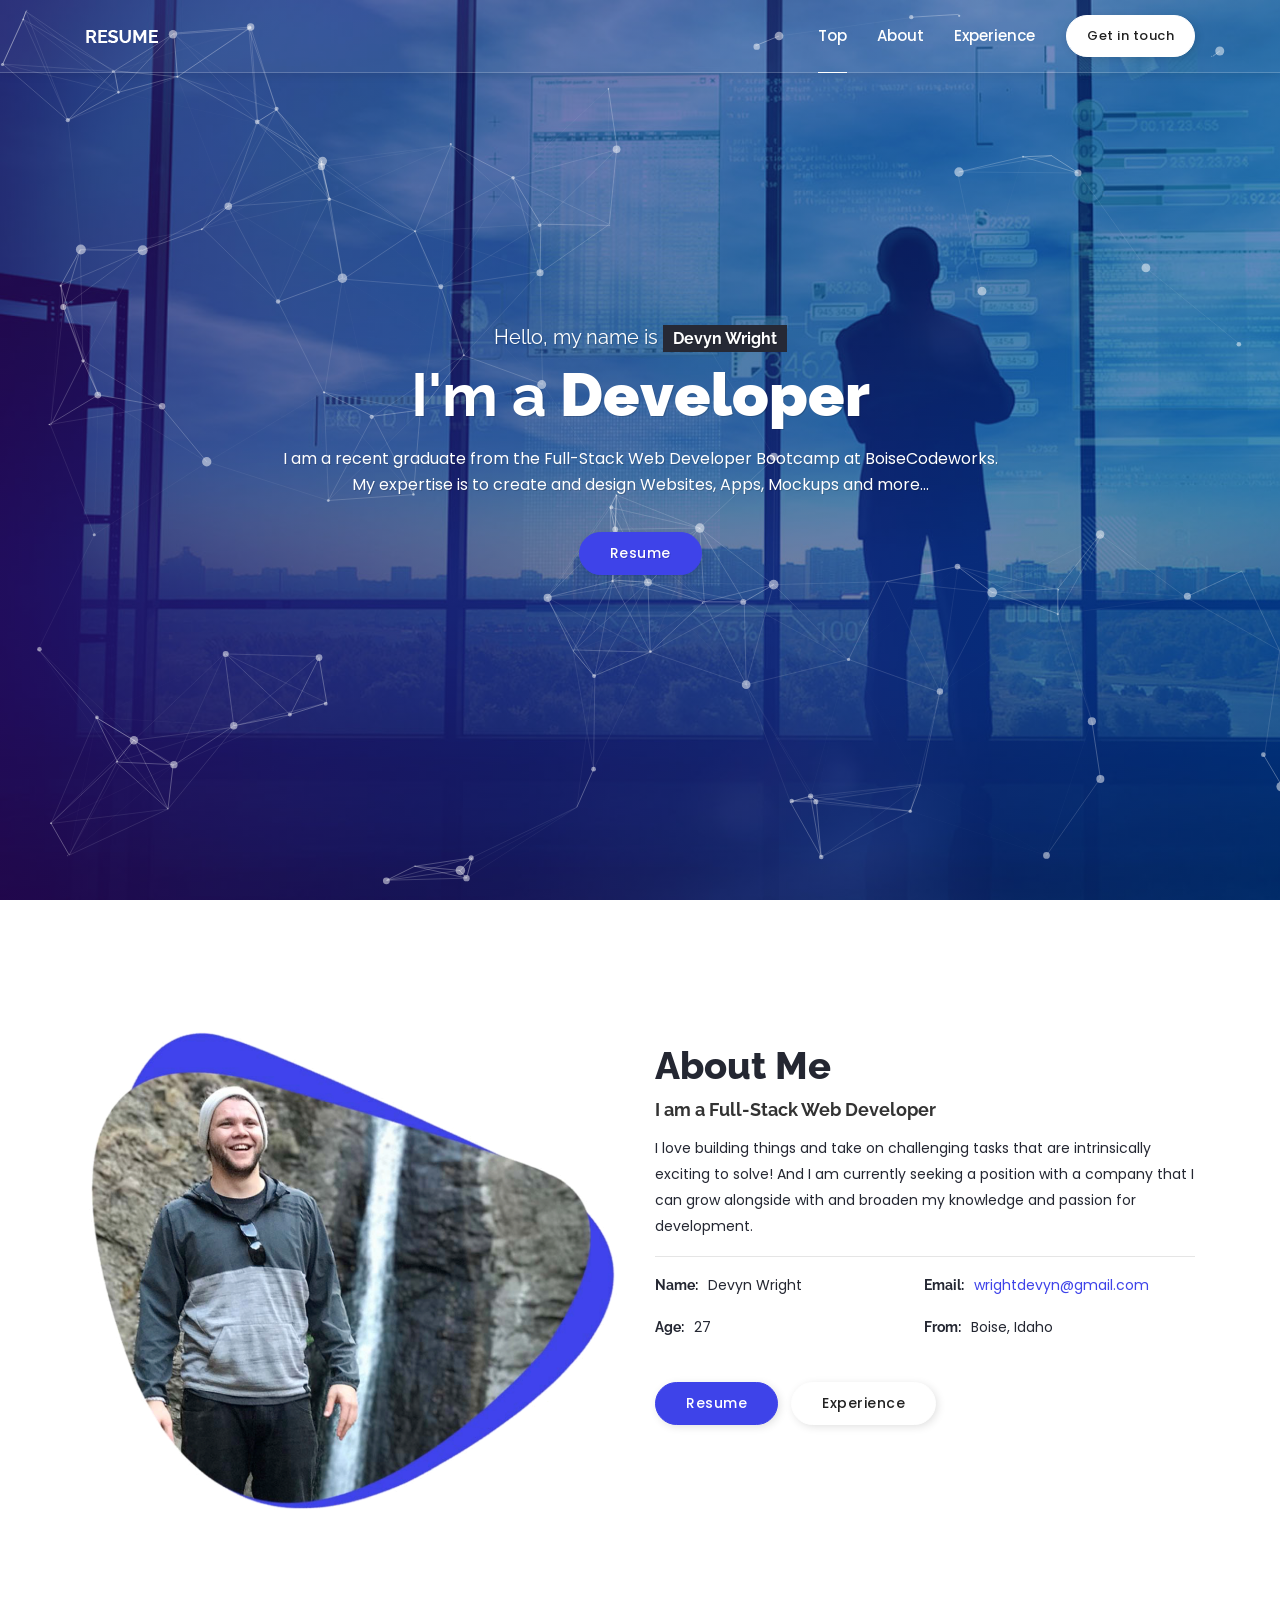
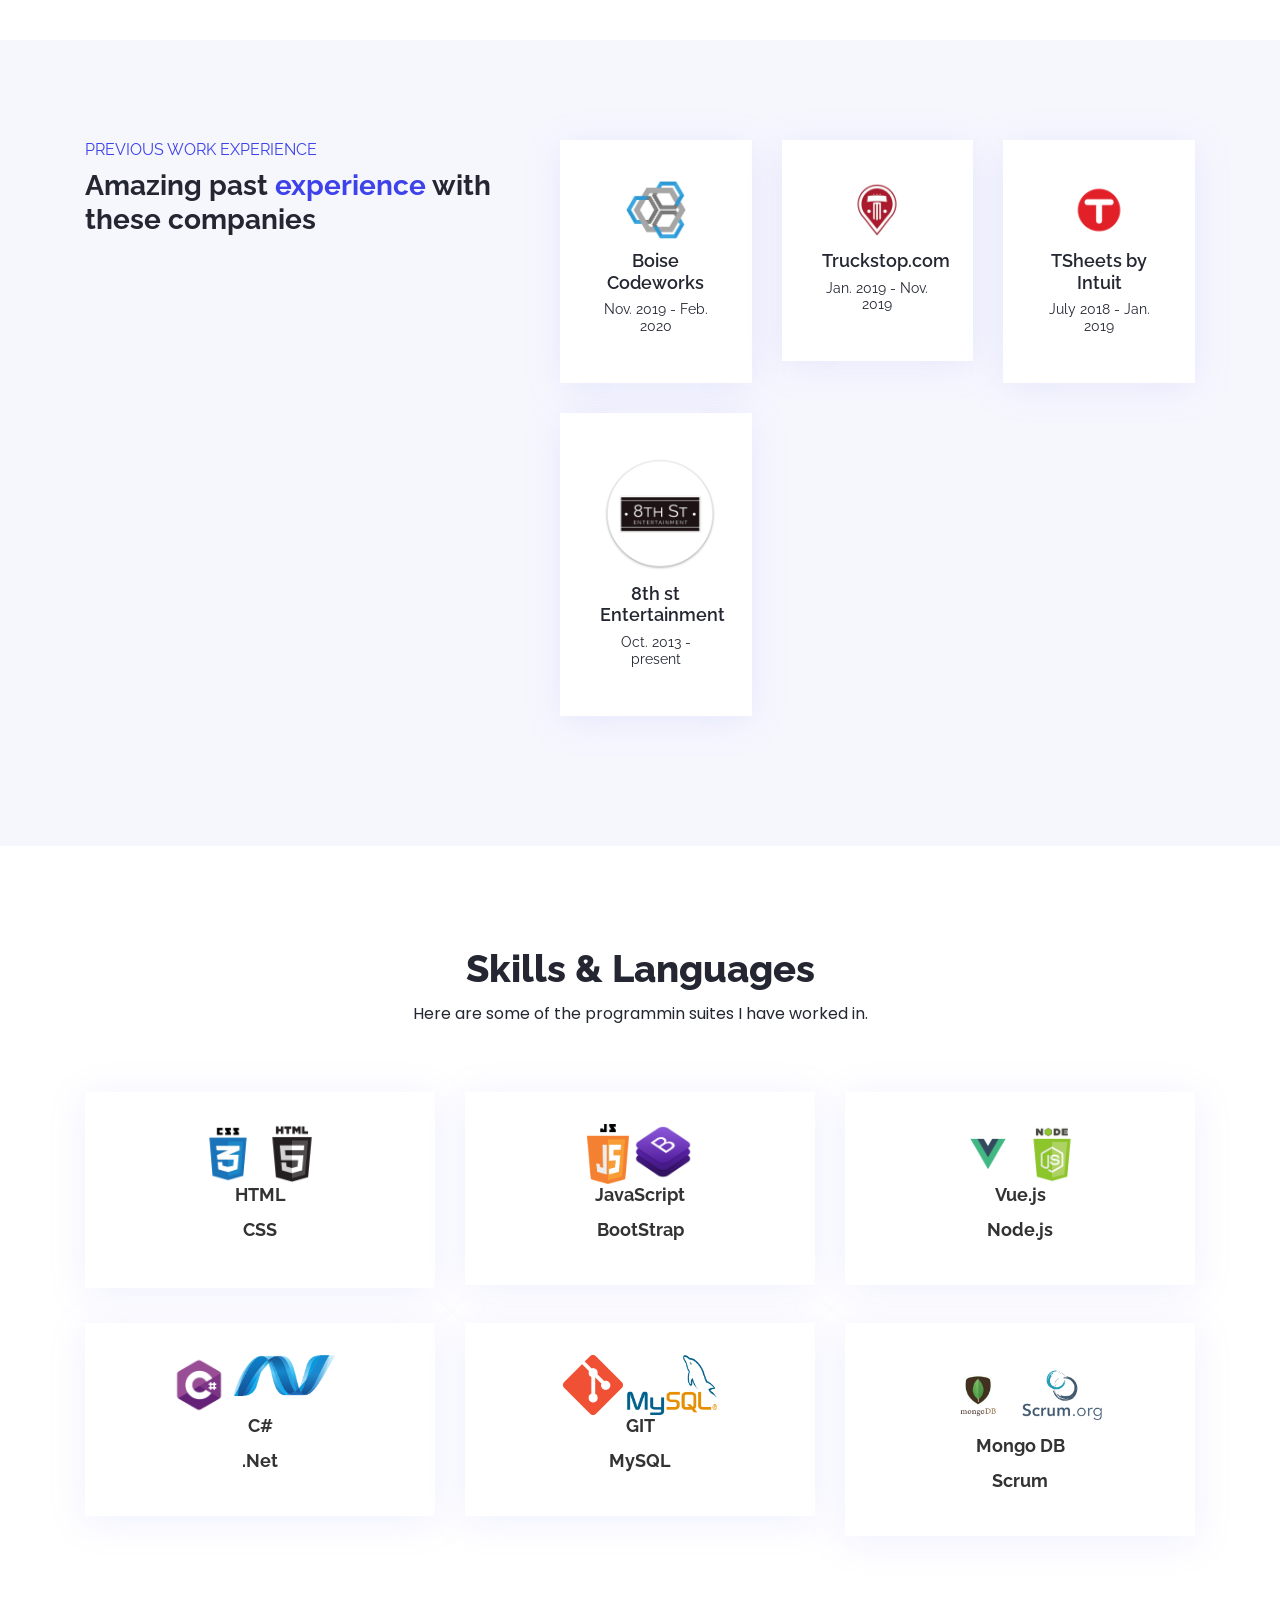
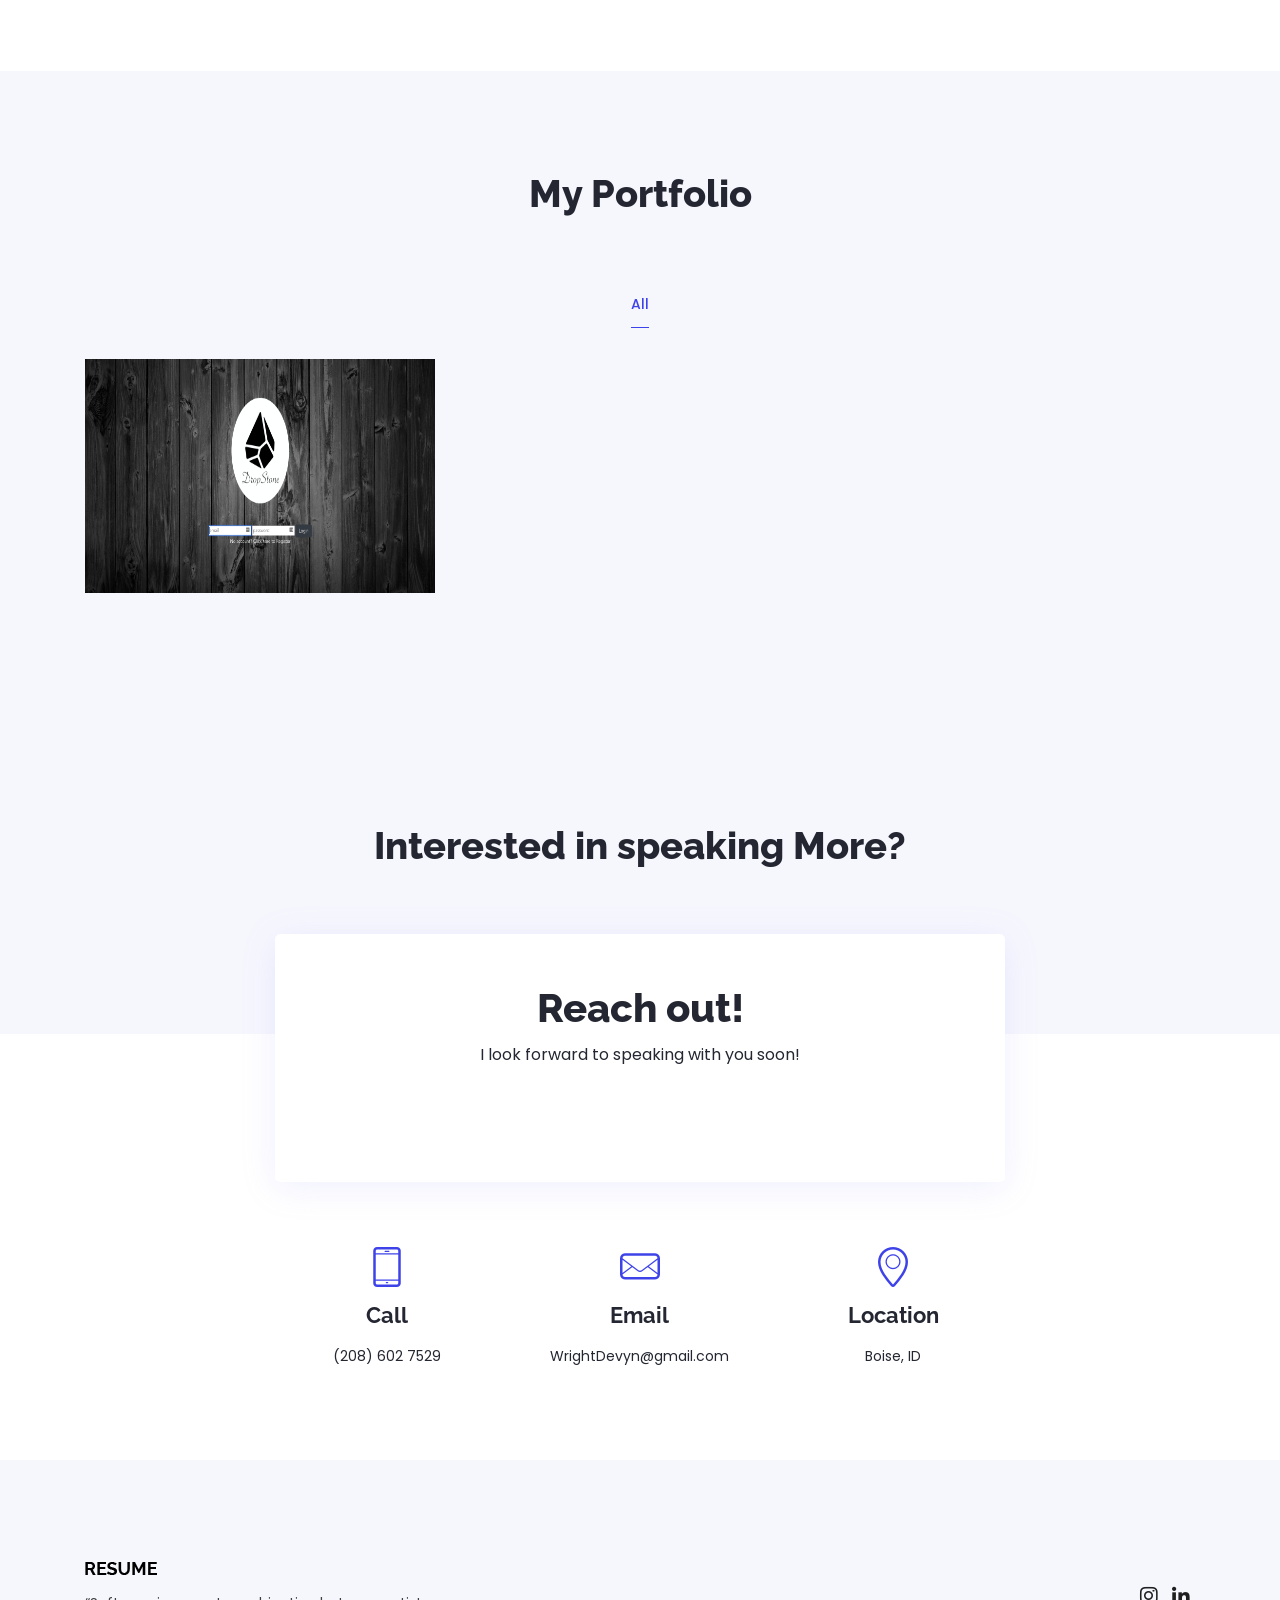
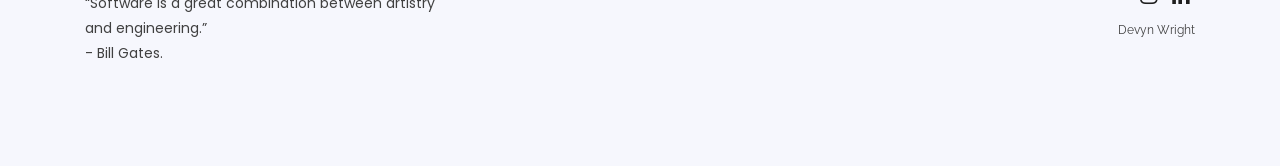
==== index.html @ 162bbc7a "Portfolio" ====
<!doctype html>
<html lang="en">
<head>
    <!-- Required meta tags -->
    <meta charset="utf-8">
    <title>Devyn Wright</title>
    <meta name="description" content="">
    <meta name="viewport" content="width=device-width, initial-scale=1, shrink-to-fit=no">
    <!--favicon-->
    <link rel="shortcut icon" href="images/wlogo.png" type="image/x-icon">
    <link rel="icon" href="images/wlogo.png" type="image/x-icon">
    <!--Bootstrap-->
    <link rel="stylesheet" href="css/bootstrap.css">
    <!--Awesome fonts-->
    <link rel="stylesheet" href="css/fontawesome.css">
    <!--fontastic fonts-->
    <link rel="stylesheet" href="css/fontastic.css">
    <!--lity-->
    <link rel="stylesheet" href="css/lity.css">
    <!--animate-->
    <link rel="stylesheet" href="css/animate.css">
    <!--carousel-->
    <link rel="stylesheet" href="css/owl.carousel.css">
    <!--sweetalert-->
    <link rel="stylesheet" href="css/sweetalert.css">
    <!--whatsapp button-->
    <link rel="stylesheet" href="css/whatsapp.css">
    <!--center align-->
    <link rel="stylesheet" href="css/center-align.css">
    <!--particles-->
    <link rel="stylesheet" type="text/css" href="css/particles.css"/>
    <!--custom-->
    <link rel="stylesheet" href="css/style.css">
    <!-- Google font -->
    <link href="https://fonts.googleapis.com/css?family=Poppins:300,400,500,600%7CRaleway:300,400,500,600,700,800" rel="stylesheet">
</head>
<body>
<!-- preloader -->
<div id="loader-wrapper">
    <div class="world">
        <img src="images/loader.svg" alt="" />
    </div>
</div>
<!-- preloader ends!-->
<!--Header-->
<header class="header-area">
    <div class="container">
        <!-- Nav -->
        <nav class="navbar navbar-expand-lg">
            <!-- Logo -->
            <div id="logo_home">
                <a href="index.html"></a>
            </div>
            <!-- Logo ends! -->
            <!--menu toggler -->
            <button class="navbar-toggler" type="button" data-toggle="collapse" data-target="#menu"
                    aria-controls="menu" aria-expanded="false" aria-label="Toggle navigation">
               <span class="navbar-toggler-icon">
               <span class="icon-thumbnails"></span>
               </span>
            </button>
            <!--menu toggler ends! -->
            <!--menu -->
            <div class="collapse navbar-collapse" id="menu">
                <ul id="menu_scroll" class="navbar-nav menu">
                    <li><a href="#home" class="scroll active">Top</a></li>
                    <li><a href="#about" class="scroll">About</a></li>
                    <li><a href="#experience" class="scroll">Experience</a></li>
                    <!-- <li><a href="#portfolio" class="scroll">Portfolio</a></li> -->
                </ul>
            </div>
            <!--menu ends!-->
            <!--Quote button-->
            <a class="btn scroll" href="#quote">Get in touch</a>
        </nav>
        <!-- Nav ends!-->
    </div>
</header>
<!-- Header ends! -->
<!-- Start home -->
<div id="home" class="home-area parallax_img">
    <div id="particles-js"></div>
    <div class="container h-100">
        <div class="row h-100 align-items-center">
            <!--Title text-->
            <div class="col-12 col-md-10 col-lg-8 home-content text-center">
                <!-- Super heading -->
                <h5 class="greet">Hello, my name is <strong>Devyn Wright</strong></h5>
                <!-- Super heading ends!-->
                <!-- heading text -->
                <h1 class="skills cd-headline letters scale">
                    <span>I'm a</span>
                     <span class="cd-words-wrapper">
                     <b class="is-visible">Developer</b>
                     <!-- <b>Enthusiast</b> -->
                     </span>
                </h1>
                <!-- heading text ends!-->
                <!-- description -->
                <p class="description">I am a recent graduate from the Full-Stack Web Developer Bootcamp at BoiseCodeworks. My expertise is to create and design
                    Websites, Apps, Mockups and more...
                </p>
                <!-- description ends!-->
                <!-- button-->
                <div class="button-area">
                    <!-- <a class="btn scroll" href="#portfolio">Portfolio</a> -->
                    <a class="btn scroll button-scheme" href="#0">Resume</a>
                </div>
                <!-- button ends! -->
            </div>
            <!--Title text ends!-->
        </div>
    </div>
</div>
<!-- home ends! -->
<!-- Start about -->
<div id="about" class="single-section about-area">
    <div class="container">
        <div class="row">
            <!-- About image -->
            <div class="col-sm-12 col-lg-6">
                <div class="about-img">
                    <img src="images/aboutme.png" alt=""/>
                </div>
            </div>
            <!-- About image ends! -->
            <!-- about content -->
            <div class="col-sm-12 col-lg-6">
                <div class="about-content">
                    <!--Heading section-->
                    <div class="section-heading">
                        <h2 class="section-title">About Me</h2>
                        <h6 class="about-role">I am a Full-Stack Web Developer</h6>
                    </div>
                    <!--Heading section ends!-->
                    <!--Description-->
                    <p></p>
                    <p>I love building things and take on challenging tasks that are intrinsically exciting to solve! And I am currently seeking a position with a company that I can grow alongside with and broaden my knowledge and passion for development.                    </p>
                    <!--Description ends!-->
                    <hr>
                    <!--about details-->
                    <ul class="list-inline about-info">
                        <li>
                            <span>Name:</span>
                            <p>Devyn Wright</p>
                        </li>
                        <li>
                            <span>Email:</span>
                            <p><a href="mailto:wrightdevyn@gmail.com">wrightdevyn@gmail.com</a></p>
                        </li>
                        <li>
                            <span>Age:</span>
                            <p>27</p>
                        </li>
                        <li>
                            <span>From:</span>
                            <p>Boise, Idaho</p>
                        </li>
                    </ul>
                    <!--about details ends!-->
                    <!--buttons-->
                    <a href="#0" class="btn button-scheme">Resume</a>
                    <a href="#experience" class="btn scroll">Experience</a>
                    <!--buttons ends!-->
                </div>
            </div>
        </div>
        <!-- about content ends! -->
    </div>
</div>
<!-- Start about ends! -->
<!-- Start experience -->
<div id="experience" class="single-section silver-bg experience-area">
    <div class="container">
        <div class="row">
            <div class="col-lg-5 col-sm-12">
                <!--experience content-->
                <div class="exp-content">
                    <h5 class="subtitle">Previous Work Experience</h5>
                    <h3>Amazing past <span>experience</span> with these companies</h3>
                    <!-- <a href="#portfolio" class="btn scroll button-scheme">Portfolio</a> -->
                </div>
                <!--experience content ends!-->
            </div>
            <div class="col-lg-7 col-sm-12">
                <div class="row">
                    <div class="col-lg-4 col-sm-6">
                        <!--company name area -->
                        <div class="exp-block">
                            <img class="img-icon" src="images/cw-logo.png" style="height: 60px;" alt=""/>
                            <h4>Boise Codeworks</h4>
                            <h6>Nov. 2019 - Feb. 2020</h6>
                        </div>
                    </div>
                    <!--company name area ends!-->
                    <!--company name area -->
                    <div class="col-lg-4 col-sm-6">
                        <div class="exp-block">
                            <img class="img-icon" src="images/truckstop.png" style="height: 60px;" alt=""/>
                            <h4>Truckstop.com</h4>
                            <h6>Jan. 2019 - Nov. 2019</h6>
                        </div>
                    </div>
                    <!--company name area ends!-->
                    <!--company name area -->
                    <div class="col-lg-4 col-sm-6">
                        <div class="exp-block">
                            <img class="img-icon" src="images/tsheets.png" style="height: 60px;" alt=""/>
                            <h4>TSheets by Intuit</h4>
                            <h6>July 2018 - Jan. 2019</h6>
                        </div>
                    </div>
                    <!--company name area ends!-->
                    <!--company name area -->
                    <div class="col-lg-4 col-sm-6">
                        <div class="exp-block">
                            <img class="img-icon" src="images/8thstreet.png" style="height: 120px; width: 140 px;" alt=""/>
                            <h4>8th st Entertainment</h4>
                            <h6>Oct. 2013 - present</h6>
                        </div>
                    </div>
                    <!--company name area ends!-->
                </div>
            </div>
        </div>
    </div>
</div>
<!-- experience ends! -->
<!--services-->
<div id="services" class="single-section services-area parallax_img">
    <div class="container">
        <div class="row">
            <div class="col-12">
                <!--Heading section-->
                <div class="section-heading">
                    <h2 class="section-title">Skills & Languages</h2>
                    <p class="section-description">Here are some of the programmin suites I have worked in.
                    </p>
                </div>
                <!--Heading section ends!-->
            </div>
        </div>
        <div class="row">
            <!--services item-->
            <div class="col-lg-4 col-sm-6">
                <div class="single-service">
                    <!--icon-->
                    <img class="img-icon" src="images/css.png" style="height: 60px;" alt=""/>
                    <img class="img-icon" src="images/HTML5_1Color_Black.png" style="height: 60px;" alt=""/>
                    <!--icon ends!-->
                    <div class="service-body">
                        <h6 class="service-title">HTML</h6>
                        <h6 class="service-title">CSS</h6>
                        </p>
                    </div>
                </div>
            </div>
            <!--services item ends!-->
            <!--services item-->
            <div class="col-lg-4 col-sm-6">
                <div class="single-service">
                    <!--icon-->
                    <img class="img-icon" src="images/jslogo.png" style="height: 60px;" alt=""/>
                    <img class="img-icon" src="images/bootstrap.png" style="height: 60px;" alt=""/>
                    <!--icon ends!-->
                    <div class="service-body">
                        <h6 class="service-title">JavaScript</h6>
                        <h6 class="service-title">BootStrap</h6>
                    </div>
                </div>
            </div>
            <!--services item ends!-->
            <!--services item-->
            <div class="col-lg-4 col-sm-6">
                <div class="single-service">
                    <!--icon-->
                    <img class="img-icon" src="images/vuelogo.png" style="height: 60px;" alt=""/>
                    <img class="img-icon" src="images/nodejs.png" style="height: 60px;" alt=""/>
                    <!--icon ends!-->
                    <div class="service-body">
                        <h6 class="service-title"> Vue.js </h6>
                        <h6 class="service-title"> Node.js </h6>
                    </div>
                </div>
            </div>
            <!--services item ends!-->
            <!--services item-->
            <div class="col-lg-4 col-sm-6">
                <div class="single-service">
                    <!--icon-->
                    <img class="img-icon" src="images/csharp.png" style="height: 60px;" alt=""/>
                    <img class="img-icon" src="images/net.png" style="height: 60px;" alt=""/>
                    <!--icon ends!-->
                    <div class="service-body">
                        <h6 class="service-title"> C# </h6>
                        <h6 class="service-title"> .Net </h6>
                    </div>
                </div>
            </div>
            <!--services item ends!-->
            <!--services item-->
            <div class="col-lg-4 col-sm-6">
                <div class="single-service">
                    <!--icon-->
                    <img class="img-icon" src="images/git.png" style="height: 60px;" alt=""/>
                    <img class="img-icon" src="images/mysql.png" style="height: 60px;" alt=""/>
                    <!--icon ends!-->
                    <div class="service-body">
                        <h6 class="service-title">GIT</h6>
                        <h6 class="service-title">MySQL</h6>
                    </div>
                </div>
            </div>
            <!--services item ends!-->
            <!--services item-->
            <div class="col-lg-4 col-sm-6">
                <div class="single-service">
                    <!--icon-->
                    <img class="img-icon" src="images/mongodb.png" style="height: 80px;" alt=""/>
                    <img class="img-icon" src="images/scrum.png" style="height: 80px;" alt=""/>                    <!--icon ends!-->
                    <div class="service-body">
                        <h6 class="service-title">Mongo DB</h6>
                        <h6 class="service-title">Scrum</h6>
                    </div>
                </div>
            </div>
            <!--services item ends!-->
        </div>
    </div>
</div>
<!--services ends!-->

<!-- portfolio -->
<div id="portfolio" class="single-section silver-bg portfolio-area">
    <div class="container">
        <div class="row">
            <div class="col-md-12 col-lg-12">
                <div class="section-heading">
                    <h2 class="section-title">My Portfolio</h2>
                    <p class="section-description">
                    </p>
                </div>
            </div>
            <!-- portfolio list -->
            <div class="col-md-12 col-lg-12">
                <div class="works-filter-wrap">
                    <div class="row">
                        <ul class="col-lg-12 col-md-12 list-inline works-filter">
                            <li class="list-inline-item tab-active" data-filter="*">All</li>
                            <!-- <li class="list-inline-item" data-filter=".brand">Brand</li> -->
                            <!-- <li class="list-inline-item" data-filter=".design">Design</li> -->
                            <!-- <li class="list-inline-item" data-filter=".photos">Photos</li> -->
                        </ul>
                    </div>
                </div> 
                <div class="works-container row">
                    <!-- <div class="col-lg-4 col-sm-6 works-item brand">
                        <div class="item-overlay">
                            <div class="category">Brand</div>
                            <img src="images/portfolio-01.jpg" alt=""/>
                            <div class="overlay-content">
                                <h6 class="overlay-title">Business Card</h6>
                                <div class="overlay-icons">
                                    <a href="images/portfolio-01.jpg" data-lity>
                                        <span class="icon-eye"></span>
                                    </a>
                                    <a href="#0">
                                        <span class="icon-link"></span>
                                    </a>
                                </div>
                            </div>
                        </div>
                    </div>
                    <div class="col-lg-4 col-sm-6 works-item design">
                        <div class="item-overlay">
                            <div class="category">Design</div>
                            <img src="images/portfolio-02.jpg" alt=""/>
                            <div class="overlay-content">
                                <h6 class="overlay-title">Anime Art</h6>
                                <div class="overlay-icons">
                                    <a href="images/portfolio-02.jpg" data-lity>
                                        <span class="icon-eye"></span>
                                    </a>
                                    <a href="#0">
                                        <span class="icon-link"></span>
                                    </a>
                                </div>
                            </div>
                        </div>
                    </div>
                    <div class="col-lg-4 col-sm-6 works-item photos">
                        <div class="item-overlay">
                            <div class="category">Photos</div>
                            <img src="images/portfolio-03.jpg" alt=""/>
                            <div class="overlay-content">
                                <h6 class="overlay-title">Business Card</h6>
                                <div class="overlay-icons">
                                    <a href="images/portfolio-03.jpg" data-lity>
                                        <span class="icon-eye"></span>
                                    </a>
                                    <a href="#0">
                                        <span class="icon-link"></span>
                                    </a>
                                </div>
                            </div>
                        </div>
                    </div>  -->
                    <!-- <div class="col-lg-4 col-sm-6 works-item photos">
                        <div class="item-overlay">
                            <div class="category">Photos</div>
                            <img src="images/portfolio-04.jpg" alt=""/>
                            <div class="overlay-content">
                                <h6 class="overlay-title">Business Card</h6>
                                <div class="overlay-icons">
                                    <a href="images/portfolio-04.jpg" data-lity>
                                        <span class="icon-eye"></span>
                                    </a>
                                    <a href="#0">
                                        <span class="icon-link"></span>
                                    </a>
                                </div>
                            </div>
                        </div>
                    </div> -->
                    <div class="col-lg-4 col-sm-6 works-item brand">
                        <div class="item-overlay">
                            <div class="category">KanBan</div>
                            <img style="height: 234px;" src="images/dropstone.png" alt=""/>
                            <div class="overlay-content">
                                <h6 class="overlay-title">Business Card</h6>
                                <div class="overlay-icons">
                                    <a href="images/portfolio-05.jpg" data-lity>
                                        <span class="icon-eye"></span>
                                    </a>
                                    <a href="#0">
                                        <span class="icon-link"></span>
                                    </a>
                                </div>
                            </div>
                        </div>
                    </div>
                    <!-- <div class="col-lg-4 col-sm-6 works-item photos">
                        <div class="item-overlay">
                            <div class="category">Photos</div>
                            <img src="images/portfolio-06.jpg" alt=""/>
                            <div class="overlay-content">
                                <h6 class="overlay-title">Business Card</h6>
                                <div class="overlay-icons">
                                    <a href="images/portfolio-06.jpg" data-lity>
                                        <span class="icon-eye"></span>
                                    </a>
                                    <a href="#0">
                                        <span class="icon-link"></span>
                                    </a>
                                </div>
                            </div>
                        </div>
                    </div> -->
                </div>
            </div>
            <!--portfolio list ends!-->
        </div>
    </div> 
</div> 
<!--portfolio ends! -->


<!--lets speak more section-->
<div id="quote" class="single-section silver-bg quote-area">
    <div class="container">
        <div class="row">
            <div class="col-lg-6 col-sm-12 m-auto">
                <div class="section-heading ">
                    <h2 class="section-title">Interested in speaking More?</h2>
                </div>
            </div>
        </div>
    </div>
</div>
<!--lets speak more section ends!-->
<div class="contact parallax_img">
    <div class="container">
        <div class="row">
            <div class="col-lg-8 col-sm-12 m-auto">
                <div class="contact-form">
                    <div class="section-heading text-center">
                        <h2 class="section-title">Reach out!</h2>
                        <p class="section-description">I look forward to speaking with you soon!
                        </p>
                    </div>
                </div>
            </div>
        </div>
        <div class="row">
            <!--Call me   -->
            <div class="col-lg-8 col-sm-12 m-auto">
                <div class="row">
                    <div class="col-12 col-md-6 col-lg-4 contact-info">
                        <div class="icon-box"><span class="icon-phone"></span></div>
                        <h3>Call</h3>
                        <ul>
                            <li>(208) 602 7529</li>
                        </ul>
                    </div>
                    <!--Email me-->
                    <div class="col-12 col-md-6 col-lg-4 contact-info">
                        <div class="icon-box"><a href="mailto:wrightdevyn@gmail.com"><span class="icon-mail"></span></a></span></div>
                        <h3>Email</h3>
                        <ul>
                            <li href="mailto:wrightdevyn@gmail.com">WrightDevyn@gmail.com</li>
                        </ul>
                    </div>
                    <!--Address-->
                    <div class="col-12 col-md-12 col-lg-4 contact-info">
                        <div class="icon-box"><span class="icon-location"></span></div>
                        <h3>Location</h3>
                        <ul>
                            <li>Boise, ID</li>
                        </ul>
                    </div>
                </div>
            </div>
        </div>
    </div>
</div>
<!--footer-->
<footer class="single-section">
    <div class="container">
        <div class="row">
            <div class="col-md-6 col-sm-12 text-sm-left text-center text-md-left">
                <div class="footer-logo-holder">
                    <a href="#0">
                        <img src="images/logo.png" alt="">
                    </a>
                </div>
                <div class="footer-about-txt">
                    <div class="col-md-12 col-lg-8">
                        <div class="row">
                            <p> “Software is a great combination between artistry and engineering.”
                                <br>
                                - Bill Gates.
                            </p>
                        </div>
                    </div>
                </div>
            </div>
            <div class="col-md-6 col-sm-12 text-center text-sm-right text-md-right align-self-center">
                <ul class="footer-social">
                    <li><a href="https://www.instagram.com/wrightdevyn/?hl=en" target="_blank" title="Instagram"> <i class="fab fa-instagram"></i></a></li>
                    <li><a href="https://www.linkedin.com/in/devynwright/" target="_blank" title="Linkdin"> <i class="fab fa-linkedin-in"></i> </a></li>
                </ul>
                <h6 class="copy-txt">Devyn Wright</h6>
            </div>
        </div>
    </div>
</footer>
</div>
<!--footer ends!-->
<!-- whatsapp ends!-->
<!-- jQuery (necessary for Bootstrap's JavaScript plugins) -->
<script src="js/jquery-3.3.1.js"></script>
<!-- Include all compiled plugins (below), or include individual files as needed -->
<!-- Bootstrap JS -->
<script src="js/bootstrap.js"></script>
<!-- Wow js file -->
<script src="js/wow.js"></script>
<!-- core custom js -->
<script src="js/headline.js"></script>
<!--isotope-->
<script src="js/isotope.js"></script>
<!--lity-->
<script src="js/lity.js"></script>
<!--carousel-->
<script src="js/owl.carousel.js"></script>
<!--countimator-->
<script src="js/jquery.countimator.js"></script>
<!--form validation-->
<script src="js/jquery.validate.js"></script>
<!--ajax form-->
<script src="js/jquery.form.js"></script>
<!--Sweet Alert-->
<script src="js/sweetalert.js"></script>
<!--Whatsapp button-->
<script src="js/whatsapp.js"></script>
<!--particles-->
<script src="js/variants.js"></script>
<script src="js/particles.js"></script>
<!-- core custom js -->
<script src="js/custom.js"></script>
</body>
</html>
---- css/fontastic.css ----
@charset "UTF-8";

@font-face {
    font-family: "untitled-font-1";
    src:url("../fonts/fontastic/untitled-font-1.eot");
    src:url("../fonts/fontastic/untitled-font-1.eot?#iefix") format("embedded-opentype"),
    url("../fonts/fontastic/untitled-font-1.woff") format("woff"),
    url("../fonts/fontastic/untitled-font-1.ttf") format("truetype"),
    url("../fonts/fontastic/untitled-font-1.svg#untitled-font-1") format("svg");
    font-weight: normal;
    font-style: normal;

}

[data-icon]:before {
    font-family: "untitled-font-1" !important;
    content: attr(data-icon);
    font-style: normal !important;
    font-weight: normal !important;
    font-variant: normal !important;
    text-transform: none !important;
    speak: none;
    line-height: 1;
    -webkit-font-smoothing: antialiased;
    -moz-osx-font-smoothing: grayscale;
}

[class^="icon-"]:before,
[class*=" icon-"]:before {
    font-family: "untitled-font-1" !important;
    font-style: normal !important;
    font-weight: normal !important;
    font-variant: normal !important;
    text-transform: none !important;
    speak: none;
    line-height: 1;
    -webkit-font-smoothing: antialiased;
    -moz-osx-font-smoothing: grayscale;
}

.icon-star:before {
    content: "\63";
}
.icon-world:before {
    content: "\64";
}
.icon-user:before {
    content: "\65";
}
.icon-like:before {
    content: "\66";
}
.icon-megaphone:before {
    content: "\61";
}
.icon-heart:before {
    content: "\62";
}
.icon-photo:before {
    content: "\67";
}
.icon-banknote:before {
    content: "\68";
}
.icon-bubble:before {
    content: "\69";
}
.icon-bulb:before {
    content: "\6a";
}
.icon-calendar:before {
    content: "\6b";
}
.icon-camera:before {
    content: "\6c";
}
.icon-clip:before {
    content: "\6d";
}
.icon-clock:before {
    content: "\6e";
}
.icon-cloud:before {
    content: "\6f";
}
.icon-cup:before {
    content: "\70";
}
.icon-data:before {
    content: "\71";
}
.icon-diamond:before {
    content: "\72";
}
.icon-display:before {
    content: "\73";
}
.icon-eye:before {
    content: "\74";
}
.icon-note:before {
    content: "\75";
}
.icon-news:before {
    content: "\76";
}
.icon-music:before {
    content: "\77";
}
.icon-mail:before {
    content: "\78";
}
.icon-lock:before {
    content: "\79";
}
.icon-location:before {
    content: "\7a";
}
.icon-lab:before {
    content: "\41";
}
.icon-key:before {
    content: "\42";
}
.icon-food:before {
    content: "\43";
}
.icon-fire:before {
    content: "\44";
}
.icon-paperplane:before {
    content: "\45";
}
.icon-params:before {
    content: "\46";
}
.icon-pen:before {
    content: "\47";
}
.icon-phone:before {
    content: "\48";
}
.icon-search:before {
    content: "\49";
}
.icon-shop:before {
    content: "\4b";
}
.icon-sound:before {
    content: "\4c";
}
.icon-stack:before {
    content: "\4d";
}
.icon-study:before {
    content: "\4e";
}
.icon-t-shirt:before {
    content: "\4f";
}
.icon-vynil:before {
    content: "\50";
}
.icon-video:before {
    content: "\51";
}
.icon-vallet:before {
    content: "\52";
}
.icon-tv:before {
    content: "\53";
}
.icon-truck:before {
    content: "\54";
}
.icon-trash:before {
    content: "\55";
}
.icon-tag:before {
    content: "\56";
}
.icon-link:before {
    content: "\57";
}
.icon-th:before {
    content: "\58";
}
.icon-paper-plane-o:before {
    content: "\59";
}
.icon-whatsapp:before {
    content: "\5a";
}
.icon-cancel:before {
    content: "\30";
}
.icon-home-house-streamline:before {
    content: "\31";
}
.icon-map-streamline-user:before {
    content: "\32";
}
.icon-settings-streamline-1:before {
    content: "\33";
}
.icon-bag-shopping-streamline:before {
    content: "\34";
}
.icon-speech-streamline-talk-user:before {
    content: "\35";
}
.icon-armchair-chair-streamline:before {
    content: "\36";
}
.icon-arrow-streamline-target:before {
    content: "\37";
}
.icon-backpack-streamline-trekking:before {
    content: "\38";
}
.icon-barbecue-eat-food-streamline:before {
    content: "\39";
}
.icon-barista-coffee-espresso-streamline:before {
    content: "\21";
}
.icon-bomb-bug:before {
    content: "\22";
}
.icon-book-dowload-streamline:before {
    content: "\23";
}
.icon-browser-streamline-window:before {
    content: "\24";
}
.icon-book-read-streamline:before {
    content: "\25";
}
.icon-brush-paint-streamline:before {
    content: "\26";
}
.icon-bubble-comment-streamline-talk:before {
    content: "\27";
}
.icon-bubble-love-streamline-talk:before {
    content: "\28";
}
.icon-computer-macintosh-vintage:before {
    content: "\29";
}
.icon-computer-imac-2:before {
    content: "\2a";
}
.icon-computer-imac:before {
    content: "\2b";
}
.icon-coffee-streamline:before {
    content: "\2c";
}
.icon-cocktail-mojito-streamline:before {
    content: "\2d";
}
.icon-clock-streamline-time:before {
    content: "\2e";
}
.icon-chef-food-restaurant-streamline:before {
    content: "\2f";
}
.icon-camera-streamline-video:before {
    content: "\3a";
}
.icon-chaplin-hat-movie-streamline:before {
    content: "\3b";
}
.icon-camera-photo-streamline:before {
    content: "\3c";
}
.icon-camera-photo-polaroid-streamline:before {
    content: "\3d";
}
.icon-caddie-shopping-streamline:before {
    content: "\3e";
}
.icon-caddie-shop-shopping-streamline:before {
    content: "\3f";
}
.icon-computer-network-streamline:before {
    content: "\40";
}
.icon-computer-streamline:before {
    content: "\5b";
}
.icon-cook-pan-pot-streamline:before {
    content: "\5d";
}
.icon-crop-streamline:before {
    content: "\5e";
}
.icon-crown-king-streamline:before {
    content: "\5f";
}
.icon-danger-death-delete-destroy-skull-stream:before {
    content: "\60";
}
.icon-dashboard-speed-streamline:before {
    content: "\7b";
}
.icon-database-streamline:before {
    content: "\7c";
}
.icon-delete-garbage-streamline:before {
    content: "\7d";
}
.icon-design-graphic-tablet-streamline-tablet:before {
    content: "\7e";
}
.icon-design-pencil-rule-streamline:before {
    content: "\5c";
}
.icon-diving-leisure-sea-sport-streamline:before {
    content: "\e000";
}
.icon-drug-medecine-streamline-syringue:before {
    content: "\e001";
}
.icon-handle-streamline-vector:before {
    content: "\e002";
}
.icon-grid-lines-streamline:before {
    content: "\e003";
}
.icon-frame-picture-streamline:before {
    content: "\e004";
}
.icon-food-ice-cream-streamline:before {
    content: "\e005";
}
.icon-factory-lift-streamline-warehouse:before {
    content: "\e006";
}
.icon-eye-dropper-streamline:before {
    content: "\e007";
}
.icon-first-aid-medecine-shield-streamline:before {
    content: "\e008";
}
.icon-envellope-mail-streamline:before {
    content: "\e009";
}
.icon-email-mail-streamline:before {
    content: "\e00a";
}
.icon-edit-modify-streamline:before {
    content: "\e00b";
}
.icon-eat-food-hotdog-streamline:before {
    content: "\e00c";
}
.icon-eat-food-fork-knife-streamline:before {
    content: "\e00d";
}
.icon-earth-globe-streamline:before {
    content: "\e00e";
}
.icon-happy-smiley-streamline:before {
    content: "\e00f";
}
.icon-headset-sound-streamline:before {
    content: "\e010";
}
.icon-ibook-laptop:before {
    content: "\e011";
}
.icon-ink-pen-streamline:before {
    content: "\e012";
}
.icon-ipad-streamline:before {
    content: "\e013";
}
.icon-iphone-streamline:before {
    content: "\e014";
}
.icon-ipod-mini-music-streamline:before {
    content: "\e015";
}
.icon-ipod-music-streamline:before {
    content: "\e016";
}
.icon-ipod-streamline:before {
    content: "\e017";
}
.icon-japan-streamline-tea:before {
    content: "\e018";
}
.icon-laptop-macbook-streamline:before {
    content: "\e019";
}
.icon-like-love-streamline:before {
    content: "\e01a";
}
.icon-music-speaker-streamline:before {
    content: "\e01b";
}
.icon-music-note-streamline:before {
    content: "\e01c";
}
.icon-monocle-mustache-streamline:before {
    content: "\e01d";
}
.icon-micro-record-streamline:before {
    content: "\e01e";
}
.icon-map-pin-streamline:before {
    content: "\e01f";
}
.icon-man-people-streamline-user:before {
    content: "\e020";
}
.icon-magnet-streamline:before {
    content: "\e021";
}
.icon-magic-magic-wand-streamline:before {
    content: "\e022";
}
.icon-macintosh:before {
    content: "\e023";
}
.icon-locker-streamline-unlock:before {
    content: "\e024";
}
.icon-lock-locker-streamline:before {
    content: "\e025";
}
.icon-link-streamline:before {
    content: "\e026";
}
.icon-notebook-streamline:before {
    content: "\e027";
}
.icon-paint-bucket-streamline:before {
    content: "\e028";
}
.icon-painting-pallet-streamline:before {
    content: "\e029";
}
.icon-painting-roll-streamline:before {
    content: "\e02a";
}
.icon-pen-streamline:before {
    content: "\e02b";
}
.icon-pen-streamline-1:before {
    content: "\e02c";
}
.icon-pen-streamline-2:before {
    content: "\e02d";
}
.icon-pen-streamline-3:before {
    content: "\e02e";
}
.icon-photo-pictures-streamline:before {
    content: "\e02f";
}
.icon-picture-streamline-1:before {
    content: "\e030";
}
.icon-receipt-shopping-streamline:before {
    content: "\e031";
}
.icon-remote-control-streamline:before {
    content: "\e032";
}
.icon-streamline-sync:before {
    content: "\e034";
}
.icon-streamline-suitcase-travel:before {
    content: "\e035";
}
.icon-stamp-streamline:before {
    content: "\e036";
}
.icon-shoes-snickers-streamline:before {
    content: "\e037";
}
.icon-settings-streamline-2:before {
    content: "\e038";
}
.icon-settings-streamline:before {
    content: "\e039";
}
.icon-picture-streamline:before {
    content: "\e03a";
}
.icon-streamline-umbrella-weather:before {
    content: "\e033";
}
.icon-playback-rewind:before {
    content: "\e03b";
}
.icon-playback-play:before {
    content: "\e03c";
}
.icon-playback-pause:before {
    content: "\e03d";
}
.icon-playback-fast-forward:before {
    content: "\e03e";
}
.icon-play:before {
    content: "\e03f";
}
.icon-play-1:before {
    content: "\e040";
}
.icon-fast-backward:before {
    content: "\e041";
}
.icon-fast-forward:before {
    content: "\e042";
}
.icon-paper-plane:before {
    content: "\e043";
}
.icon-flight:before {
    content: "\e044";
}
.icon-pause:before {
    content: "\e045";
}
.icon-record:before {
    content: "\e046";
}
.icon-shuffle:before {
    content: "\e047";
}
.icon-stop:before {
    content: "\e048";
}
.icon-to-end:before {
    content: "\e049";
}
.icon-to-start:before {
    content: "\e04a";
}
.icon-stop-1:before {
    content: "\e04b";
}
.icon-shuffle-1:before {
    content: "\e04c";
}
.icon-rewind:before {
    content: "\e04d";
}
.icon-previous:before {
    content: "\e04e";
}
.icon-play-circle:before {
    content: "\e04f";
}
.icon-play-2:before {
    content: "\e050";
}
.icon-pause-1:before {
    content: "\e051";
}
.icon-next:before {
    content: "\e052";
}
.icon-fast-forward-1:before {
    content: "\e054";
}
.icon-play-video:before {
    content: "\e055";
}
.icon-email-plane:before {
    content: "\e05f";
}
.icon-playstation:before {
    content: "\e060";
}
.icon-facebook-places:before {
    content: "\e061";
}
.icon-light-up:before {
    content: "\e053";
}
.icon-light-down:before {
    content: "\e056";
}
.icon-code:before {
    content: "\e057";
}
.icon-clock-1:before {
    content: "\e058";
}
.icon-settings:before {
    content: "\4a";
}
.icon-thumbnails:before {
    content: "\e059";
}
---- css/lity.css ----
/*
 Theme Name: Resume
 Theme URI: http:/newtemplate.net/demo/resume/index.html
 Author: NewTemplate
 Author URI: https://themeforest.net/user/newtemplete
 Version: 1.0.1
 Description:  Resume One Page HTML5 Theme comes out with tons of powerful features. Its modern, attractive and clean design.
*/

.lity {
    z-index: 9990;
    position: fixed;
    top: 0;
    right: 0;
    bottom: 0;
    left: 0;
    white-space: nowrap;
    background: #0b0b0b;
    background: rgba(0, 0, 0, 0.9);
    outline: none !important;
    opacity: 0;
    -webkit-transition: opacity 0.3s ease;
    -o-transition: opacity 0.3s ease;
    transition: opacity 0.3s ease;
}

.lity.lity-opened {
    opacity: 1;
}

.lity.lity-closed {
    opacity: 0;
}

.lity * {
    -webkit-box-sizing: border-box;
    -moz-box-sizing: border-box;
    box-sizing: border-box;
}

.lity-wrap {
    z-index: 9990;
    position: fixed;
    top: 0;
    right: 0;
    bottom: 0;
    left: 0;
    text-align: center;
    outline: none !important;
}

.lity-wrap:before {
    content: '';
    display: inline-block;
    height: 100%;
    vertical-align: middle;
    margin-right: -0.25em;
}

.lity-loader {
    z-index: 9991;
    color: #fff;
    position: absolute;
    top: 50%;
    margin-top: -0.8em;
    width: 100%;
    text-align: center;
    font-size: 14px;
    font-family: Arial, Helvetica, sans-serif;
    opacity: 0;
    -webkit-transition: opacity 0.3s ease;
    -o-transition: opacity 0.3s ease;
    transition: opacity 0.3s ease;
}

.lity-loading .lity-loader {
    opacity: 1;
}

.lity-container {
    z-index: 9992;
    position: relative;
    text-align: left;
    vertical-align: middle;
    display: inline-block;
    white-space: normal;
    max-width: 100%;
    max-height: 100%;
    outline: none !important;
}

.lity-content {
    z-index: 9993;
    width: 100%;
    -webkit-transform: scale(1);
    -ms-transform: scale(1);
    -o-transform: scale(1);
    transform: scale(1);
    -webkit-transition: -webkit-transform 0.3s ease;
    transition: -webkit-transform 0.3s ease;
    -o-transition: -o-transform 0.3s ease;
    transition: transform 0.3s ease;
    transition: transform 0.3s ease, -webkit-transform 0.3s ease, -o-transform 0.3s ease;
}

.lity-loading .lity-content,
.lity-closed .lity-content {
    -webkit-transform: scale(0.8);
    -ms-transform: scale(0.8);
    -o-transform: scale(0.8);
    transform: scale(0.8);
}

.lity-content:after {
    content: '';
    position: absolute;
    left: 0;
    top: 0;
    bottom: 0;
    display: block;
    right: 0;
    width: auto;
    height: auto;
    z-index: -1;
    -webkit-box-shadow: 0 0 8px rgba(0, 0, 0, 0.6);
    box-shadow: 0 0 8px rgba(0, 0, 0, 0.6);
}

.lity-close {
    z-index: 9994;
    width: 35px;
    height: 35px;
    position: fixed;
    right: 0;
    top: 0;
    -webkit-appearance: none;
    cursor: pointer;
    text-decoration: none;
    text-align: center;
    padding: 0;
    color: #fff;
    font-style: normal;
    font-size: 35px;
    font-family: Arial, Baskerville, monospace;
    line-height: 35px;
    text-shadow: 0 1px 2px rgba(0, 0, 0, 0.6);
    border: 0;
    background: none;
    outline: none;
    -webkit-box-shadow: none;
    box-shadow: none;
}

.lity-close::-moz-focus-inner {
    border: 0;
    padding: 0;
}

.lity-close:hover,
.lity-close:focus,
.lity-close:active,
.lity-close:visited {
    text-decoration: none;
    text-align: center;
    padding: 0;
    color: #fff;
    font-style: normal;
    font-size: 35px;
    font-family: Arial, Baskerville, monospace;
    line-height: 35px;
    text-shadow: 0 1px 2px rgba(0, 0, 0, 0.6);
    border: 0;
    background: none;
    outline: none;
    -webkit-box-shadow: none;
    box-shadow: none;
}

.lity-close:active {
    top: 1px;
}

/* Image */
.lity-image img {
    max-width: 100%;
    display: block;
    line-height: 0;
    border: 0;
}

/* iFrame */
.lity-iframe .lity-container,
.lity-youtube .lity-container,
.lity-vimeo .lity-container,
.lity-facebookvideo .lity-container,
.lity-googlemaps .lity-container {
    width: 100%;
    max-width: 964px;
}

.lity-iframe-container {
    width: 100%;
    height: 0;
    padding-top: 56.25%;
    overflow: auto;
    pointer-events: auto;
    -webkit-transform: translateZ(0);
    transform: translateZ(0);
    -webkit-overflow-scrolling: touch;
}

.lity-iframe-container iframe {
    position: absolute;
    display: block;
    top: 0;
    left: 0;
    width: 100%;
    height: 100%;
    -webkit-box-shadow: 0 0 8px rgba(0, 0, 0, 0.6);
    box-shadow: 0 0 8px rgba(0, 0, 0, 0.6);
    background: #000;
}

.lity-hide {
    display: none;
}
---- css/sweetalert.css ----
/*
 Theme Name: Resume
 Theme URI: http:/newtemplate.net/demo/resume/index.html
 Author: NewTemplate
 Author URI: https://themeforest.net/user/newtemplete
 Version: 1.0.1
 Description:  Resume One Page HTML5 Theme comes out with tons of powerful features. Its modern, attractive and clean design.
*/

.sweet-alert{

}
.sweet-alert p{
    font-size: 16px;
    color: #242732 !important;
    margin-bottom: 30px;
}

.sweet-alert h2{
    font-weight: 600;
    font-size: 30px;
    margin-bottom: 10px;
}

.sweet-alert .btn{
    margin-bottom: 20px;
}


@keyframes showSweetAlert {
  0% {
    transform: scale(0.7);
  }
  45% {
    transform: scale(1.05);
  }
  80% {
    transform: scale(0.95);
  }
  100% {
    transform: scale(1);
  }
}
@keyframes hideSweetAlert {
  0% {
    transform: scale(1);
  }
  100% {
    transform: scale(0.5);
  }
}
@keyframes slideFromTop {
  0% {
    top: 0%;
  }
  100% {
    top: 50%;
  }
}
@keyframes slideToTop {
  0% {
    top: 50%;
  }
  100% {
    top: 0%;
  }
}
@keyframes slideFromBottom {
  0% {
    top: 70%;
  }
  100% {
    top: 50%;
  }
}
@keyframes slideToBottom {
  0% {
    top: 50%;
  }
  100% {
    top: 70%;
  }
}
.showSweetAlert {
  animation: showSweetAlert 0.3s;
}
.showSweetAlert[data-animation=none] {
  animation: none;
}
.showSweetAlert[data-animation=slide-from-top] {
  animation: slideFromTop 0.3s;
}
.showSweetAlert[data-animation=slide-from-bottom] {
  animation: slideFromBottom 0.3s;
}
.hideSweetAlert {
  animation: hideSweetAlert 0.3s;
}
.hideSweetAlert[data-animation=none] {
  animation: none;
}
.hideSweetAlert[data-animation=slide-from-top] {
  animation: slideToTop 0.3s;
}
.hideSweetAlert[data-animation=slide-from-bottom] {
  animation: slideToBottom 0.3s;
}
@keyframes animateSuccessTip {
  0% {
    width: 0;
    left: 1px;
    top: 19px;
  }
  54% {
    width: 0;
    left: 1px;
    top: 19px;
  }
  70% {
    width: 50px;
    left: -8px;
    top: 37px;
  }
  84% {
    width: 17px;
    left: 21px;
    top: 48px;
  }
  100% {
    width: 25px;
    left: 14px;
    top: 45px;
  }
}
@keyframes animateSuccessLong {
  0% {
    width: 0;
    right: 46px;
    top: 54px;
  }
  65% {
    width: 0;
    right: 46px;
    top: 54px;
  }
  84% {
    width: 55px;
    right: 0px;
    top: 35px;
  }
  100% {
    width: 47px;
    right: 8px;
    top: 38px;
  }
}
@keyframes rotatePlaceholder {
  0% {
    transform: rotate(-45deg);
  }
  5% {
    transform: rotate(-45deg);
  }
  12% {
    transform: rotate(-405deg);
  }
  100% {
    transform: rotate(-405deg);
  }
}
.animateSuccessTip {
  animation: animateSuccessTip 0.75s;
}
.animateSuccessLong {
  animation: animateSuccessLong 0.75s;
}
.sa-icon.sa-success.animate::after {
  animation: rotatePlaceholder 4.25s ease-in;
}
@keyframes animateErrorIcon {
  0% {
    transform: rotateX(100deg);
    opacity: 0;
  }
  100% {
    transform: rotateX(0deg);
    opacity: 1;
  }
}
.animateErrorIcon {
  animation: animateErrorIcon 0.5s;
}
@keyframes animateXMark {
  0% {
    transform: scale(0.4);
    margin-top: 26px;
    opacity: 0;
  }
  50% {
    transform: scale(0.4);
    margin-top: 26px;
    opacity: 0;
  }
  80% {
    transform: scale(1.15);
    margin-top: -6px;
  }
  100% {
    transform: scale(1);
    margin-top: 0;
    opacity: 1;
  }
}
.animateXMark {
  animation: animateXMark 0.5s;
}
@keyframes pulseWarning {
  0% {
    border-color: #F8D486;
  }
  100% {
    border-color: #F8BB86;
  }
}
.pulseWarning {
  animation: pulseWarning 0.75s infinite alternate;
}
@keyframes pulseWarningIns {
  0% {
    background-color: #F8D486;
  }
  100% {
    background-color: #F8BB86;
  }
}
.pulseWarningIns {
  animation: pulseWarningIns 0.75s infinite alternate;
}
@keyframes rotate-loading {
  0% {
    transform: rotate(0deg);
  }
  100% {
    transform: rotate(360deg);
  }
}
body.stop-scrolling {
  height: 100%;
  overflow: hidden;
}
.sweet-overlay {
  background-color: rgba(0, 0, 0, 0.4);
  position: fixed;
  left: 0;
  right: 0;
  top: 0;
  bottom: 0;
  display: none;
  z-index: 1040;
}
.sweet-alert {
  background-color: #ffffff;
  width: 478px;
  padding: 17px;
  border-radius: 5px;
  text-align: center;
  position: fixed;
  left: 50%;
  top: 50%;
  margin-left: -256px;
  margin-top: -200px;
  overflow: hidden;
  display: none;
  z-index: 2000;
}
@media all and (max-width: 767px) {
  .sweet-alert {
    width: auto;
    margin-left: 0;
    margin-right: 0;
    left: 15px;
    right: 15px;
  }
}
.sweet-alert .form-group {
  display: none;
}
.sweet-alert .form-group .sa-input-error {
  display: none;
}
.sweet-alert.show-input .form-group {
  display: block;
}
.sweet-alert .sa-confirm-button-container {
  display: inline-block;
  position: relative;
}
.sweet-alert .la-ball-fall {
  position: absolute;
  left: 50%;
  top: 50%;
  margin-left: -27px;
  margin-top: -9px;
  opacity: 0;
  visibility: hidden;
}
.sweet-alert button[disabled] {
  opacity: .6;
  cursor: default;
}
.sweet-alert button.confirm[disabled] {
  color: transparent;
}
.sweet-alert button.confirm[disabled] ~ .la-ball-fall {
  opacity: 1;
  visibility: visible;
  transition-delay: 0s;
}
.sweet-alert .sa-icon {
  width: 80px;
  height: 80px;
  border: 4px solid gray;
  border-radius: 50%;
  margin: 20px auto;
  position: relative;
  box-sizing: content-box;
}
.sweet-alert .sa-icon.sa-error {
  border-color: #d43f3a;
}
.sweet-alert .sa-icon.sa-error .sa-x-mark {
  position: relative;
  display: block;
}
.sweet-alert .sa-icon.sa-error .sa-line {
  position: absolute;
  height: 5px;
  width: 47px;
  background-color: #d9534f;
  display: block;
  top: 37px;
  border-radius: 2px;
}
.sweet-alert .sa-icon.sa-error .sa-line.sa-left {
  transform: rotate(45deg);
  left: 17px;
}
.sweet-alert .sa-icon.sa-error .sa-line.sa-right {
  transform: rotate(-45deg);
  right: 16px;
}
.sweet-alert .sa-icon.sa-warning {
  border-color: #eea236;
}
.sweet-alert .sa-icon.sa-warning .sa-body {
  position: absolute;
  width: 5px;
  height: 47px;
  left: 50%;
  top: 10px;
  border-radius: 2px;
  margin-left: -2px;
  background-color: #f0ad4e;
}
.sweet-alert .sa-icon.sa-warning .sa-dot {
  position: absolute;
  width: 7px;
  height: 7px;
  border-radius: 50%;
  margin-left: -3px;
  left: 50%;
  bottom: 10px;
  background-color: #f0ad4e;
}
.sweet-alert .sa-icon.sa-info {
  border-color: #46b8da;
}
.sweet-alert .sa-icon.sa-info::before {
  content: "";
  position: absolute;
  width: 5px;
  height: 29px;
  left: 50%;
  bottom: 17px;
  border-radius: 2px;
  margin-left: -2px;
  background-color: #5bc0de;
}
.sweet-alert .sa-icon.sa-info::after {
  content: "";
  position: absolute;
  width: 7px;
  height: 7px;
  border-radius: 50%;
  margin-left: -3px;
  top: 19px;
  background-color: #5bc0de;
}
.sweet-alert .sa-icon.sa-success {
  border-color: #4cae4c;
}
.sweet-alert .sa-icon.sa-success::before,
.sweet-alert .sa-icon.sa-success::after {
  content: '';
  border-radius: 50%;
  position: absolute;
  width: 60px;
  height: 120px;
  background: #ffffff;
  transform: rotate(45deg);
}
.sweet-alert .sa-icon.sa-success::before {
  border-radius: 120px 0 0 120px;
  top: -7px;
  left: -33px;
  transform: rotate(-45deg);
  transform-origin: 60px 60px;
}
.sweet-alert .sa-icon.sa-success::after {
  border-radius: 0 120px 120px 0;
  top: -11px;
  left: 30px;
  transform: rotate(-45deg);
  transform-origin: 0px 60px;
}
.sweet-alert .sa-icon.sa-success .sa-placeholder {
  width: 80px;
  height: 80px;
  border: 4px solid rgba(92, 184, 92, 0.2);
  border-radius: 50%;
  box-sizing: content-box;
  position: absolute;
  left: -4px;
  top: -4px;
  z-index: 2;
}
.sweet-alert .sa-icon.sa-success .sa-fix {
  width: 5px;
  height: 90px;
  background-color: #ffffff;
  position: absolute;
  left: 28px;
  top: 8px;
  z-index: 1;
  transform: rotate(-45deg);
}
.sweet-alert .sa-icon.sa-success .sa-line {
  height: 5px;
  background-color: #5cb85c;
  display: block;
  border-radius: 2px;
  position: absolute;
  z-index: 2;
}
.sweet-alert .sa-icon.sa-success .sa-line.sa-tip {
  width: 25px;
  left: 14px;
  top: 46px;
  transform: rotate(45deg);
}
.sweet-alert .sa-icon.sa-success .sa-line.sa-long {
  width: 47px;
  right: 8px;
  top: 38px;
  transform: rotate(-45deg);
}
.sweet-alert .sa-icon.sa-custom {
  background-size: contain;
  border-radius: 0;
  border: none;
  background-position: center center;
  background-repeat: no-repeat;
}
.sweet-alert .btn-default:focus {
  border-color: #cccccc;
  outline: 0;
  -webkit-box-shadow: inset 0 1px 1px rgba(0,0,0,.075), 0 0 8px rgba(204, 204, 204, 0.6);
  box-shadow: inset 0 1px 1px rgba(0,0,0,.075), 0 0 8px rgba(204, 204, 204, 0.6);
}
.sweet-alert .btn-success:focus {
  border-color: #4cae4c;
  outline: 0;
  -webkit-box-shadow: inset 0 1px 1px rgba(0,0,0,.075), 0 0 8px rgba(76, 174, 76, 0.6);
  box-shadow: inset 0 1px 1px rgba(0,0,0,.075), 0 0 8px rgba(76, 174, 76, 0.6);
}
.sweet-alert .btn-info:focus {
  border-color: #46b8da;
  outline: 0;
  -webkit-box-shadow: inset 0 1px 1px rgba(0,0,0,.075), 0 0 8px rgba(70, 184, 218, 0.6);
  box-shadow: inset 0 1px 1px rgba(0,0,0,.075), 0 0 8px rgba(70, 184, 218, 0.6);
}
.sweet-alert .btn-danger:focus {
  border-color: #d43f3a;
  outline: 0;
  -webkit-box-shadow: inset 0 1px 1px rgba(0,0,0,.075), 0 0 8px rgba(212, 63, 58, 0.6);
  box-shadow: inset 0 1px 1px rgba(0,0,0,.075), 0 0 8px rgba(212, 63, 58, 0.6);
}
.sweet-alert .btn-warning:focus {
  border-color: #eea236;
  outline: 0;
  -webkit-box-shadow: inset 0 1px 1px rgba(0,0,0,.075), 0 0 8px rgba(238, 162, 54, 0.6);
  box-shadow: inset 0 1px 1px rgba(0,0,0,.075), 0 0 8px rgba(238, 162, 54, 0.6);
}
.sweet-alert button::-moz-focus-inner {
  border: 0;
}
/*!
 * Load Awesome v1.1.0 (http://github.danielcardoso.net/load-awesome/)
 * Copyright 2015 Daniel Cardoso <@DanielCardoso>
 * Licensed under MIT
 */
.la-ball-fall,
.la-ball-fall > div {
  position: relative;
  -webkit-box-sizing: border-box;
  -moz-box-sizing: border-box;
  box-sizing: border-box;
}
.la-ball-fall {
  display: block;
  font-size: 0;
  color: #fff;
}
.la-ball-fall.la-dark {
  color: #333;
}
.la-ball-fall > div {
  display: inline-block;
  float: none;
  background-color: currentColor;
  border: 0 solid currentColor;
}
.la-ball-fall {
  width: 54px;
  height: 18px;
}
.la-ball-fall > div {
  width: 10px;
  height: 10px;
  margin: 4px;
  border-radius: 100%;
  opacity: 0;
  -webkit-animation: ball-fall 1s ease-in-out infinite;
  -moz-animation: ball-fall 1s ease-in-out infinite;
  -o-animation: ball-fall 1s ease-in-out infinite;
  animation: ball-fall 1s ease-in-out infinite;
}
.la-ball-fall > div:nth-child(1) {
  -webkit-animation-delay: -200ms;
  -moz-animation-delay: -200ms;
  -o-animation-delay: -200ms;
  animation-delay: -200ms;
}
.la-ball-fall > div:nth-child(2) {
  -webkit-animation-delay: -100ms;
  -moz-animation-delay: -100ms;
  -o-animation-delay: -100ms;
  animation-delay: -100ms;
}
.la-ball-fall > div:nth-child(3) {
  -webkit-animation-delay: 0ms;
  -moz-animation-delay: 0ms;
  -o-animation-delay: 0ms;
  animation-delay: 0ms;
}
.la-ball-fall.la-sm {
  width: 26px;
  height: 8px;
}
.la-ball-fall.la-sm > div {
  width: 4px;
  height: 4px;
  margin: 2px;
}
.la-ball-fall.la-2x {
  width: 108px;
  height: 36px;
}
.la-ball-fall.la-2x > div {
  width: 20px;
  height: 20px;
  margin: 8px;
}
.la-ball-fall.la-3x {
  width: 162px;
  height: 54px;
}
.la-ball-fall.la-3x > div {
  width: 30px;
  height: 30px;
  margin: 12px;
}
/*
 * Animation
 */
@-webkit-keyframes ball-fall {
  0% {
    opacity: 0;
    -webkit-transform: translateY(-145%);
    transform: translateY(-145%);
  }
  10% {
    opacity: .5;
  }
  20% {
    opacity: 1;
    -webkit-transform: translateY(0);
    transform: translateY(0);
  }
  80% {
    opacity: 1;
    -webkit-transform: translateY(0);
    transform: translateY(0);
  }
  90% {
    opacity: .5;
  }
  100% {
    opacity: 0;
    -webkit-transform: translateY(145%);
    transform: translateY(145%);
  }
}
@-moz-keyframes ball-fall {
  0% {
    opacity: 0;
    -moz-transform: translateY(-145%);
    transform: translateY(-145%);
  }
  10% {
    opacity: .5;
  }
  20% {
    opacity: 1;
    -moz-transform: translateY(0);
    transform: translateY(0);
  }
  80% {
    opacity: 1;
    -moz-transform: translateY(0);
    transform: translateY(0);
  }
  90% {
    opacity: .5;
  }
  100% {
    opacity: 0;
    -moz-transform: translateY(145%);
    transform: translateY(145%);
  }
}
@-o-keyframes ball-fall {
  0% {
    opacity: 0;
    -o-transform: translateY(-145%);
    transform: translateY(-145%);
  }
  10% {
    opacity: .5;
  }
  20% {
    opacity: 1;
    -o-transform: translateY(0);
    transform: translateY(0);
  }
  80% {
    opacity: 1;
    -o-transform: translateY(0);
    transform: translateY(0);
  }
  90% {
    opacity: .5;
  }
  100% {
    opacity: 0;
    -o-transform: translateY(145%);
    transform: translateY(145%);
  }
}
@keyframes ball-fall {
  0% {
    opacity: 0;
    -webkit-transform: translateY(-145%);
    -moz-transform: translateY(-145%);
    -o-transform: translateY(-145%);
    transform: translateY(-145%);
  }
  10% {
    opacity: .5;
  }
  20% {
    opacity: 1;
    -webkit-transform: translateY(0);
    -moz-transform: translateY(0);
    -o-transform: translateY(0);
    transform: translateY(0);
  }
  80% {
    opacity: 1;
    -webkit-transform: translateY(0);
    -moz-transform: translateY(0);
    -o-transform: translateY(0);
    transform: translateY(0);
  }
  90% {
    opacity: .5;
  }
  100% {
    opacity: 0;
    -webkit-transform: translateY(145%);
    -moz-transform: translateY(145%);
    -o-transform: translateY(145%);
    transform: translateY(145%);
  }
}
---- css/whatsapp.css ----
/*
 Theme Name: Resume
 Theme URI: http:/newtemplate.net/demo/resume/index.html
 Author: NewTemplate
 Author URI: https://themeforest.net/user/newtemplete
 Version: 1.0.1
 Description:  Resume One Page HTML5 Theme comes out with tons of powerful features. Its modern, attractive and clean design.
*/

@keyframes pulse {
    0% {
        transform: scale(1, 1);
    }
    50% {
        opacity: 0.3;
    }
    100% {
        transform: scale(1.3);
        opacity: 0;
    }
}

@keyframes fadeIn {
    from {
        opacity: 0;
    }
    to {
        opacity: 1;
    }
}

@keyframes slideInRight {
    from {
        -webkit-transform: translate3d(100%, 0, 0);
        transform: translate3d(100%, 0, 0);
        visibility: visible;
    }
    to {
        -webkit-transform: translate3d(0, 0, 0);
        transform: translate3d(0, 0, 0);
    }
}

.whatsapp-area {
    display: flex;
    flex-direction: row;
    justify-content: flex-end;
    align-content: flex-end;
    height: auto;
    position: fixed;
    z-index: 1;
    bottom: 30px;
    right: 30px;
    padding: 0;
    margin: 0px;
}

.whatsapp-area .header {
    position: relative;
}

.whatsapp-btn {
    display: block;
    justify-content: center;
    align-content: center;
    width: 60px;
    height: 60px;
    font-size: 35px;
    text-align: center;
    background: #3e43e9;
    color: #fff;
    z-index: 8;
    transition: .3s;
    margin: 10px;
    padding: 7px;
    border: none;
    outline: none;
    cursor: default;
    border-radius: 50%;
    -webkit-box-shadow: 0px 5px 35px 0px rgba(0, 0, 0, 0.25);
    -moz-box-shadow: 0px 5px 35px 0px rgba(0, 0, 0, 0.25);
    box-shadow: 0px 5px 35px 0px rgba(0, 0, 0, 0.25);
    position: relative;
}

.circle-animation {
    display: flex;
    top: 0;
    right: 0;
    left: 0;
    position: absolute;
    justify-content: center;
    align-content: center;
    width: 60px;
    height: 60px;
    margin: 10px 0px 0px 10px;
    border-radius: 50%;
    transition: .3s;
    background-color: #3e43e9;
    animation: pulse 1.2s 4.0s ease 100000000;
}

.whatsapp-popup {
    position: absolute;
    flex-direction: column;
    justify-content: flex-start;
    align-items: flex-start;
    width: 290px;
    padding: 20px;
    bottom: 110px;
    right: 5px;
    background-color: white;
    -webkit-box-shadow: 0px 5px 35px 0px rgba(0, 0, 0, 0.15);
    -moz-box-shadow: 0px 5px 35px 0px rgba(0, 0, 0, 0.15);
    box-shadow: 0px 5px 35px 0px rgba(0, 0, 0, 0.15);
    display: none;
    -webkit-animation-duration: 1s;
    animation-duration: 1s;
    -webkit-animation-fill-mode: both;
    animation-fill-mode: both;
}

.whatsapp-popup::after {
    content: '';
    width: 0;
    height: 0;
    border-left: 25px solid transparent;
    border-right: 0px solid transparent;
    border-top: 20px solid #fff;
    position: absolute;
    bottom: -20px;
    right: 30px;
    -webkit-box-shadow: 2px 0px 0px 0px rgba(0, 0, 0, 0.01);
    -moz-box-shadow: 2px 0px 0px 0px rgba(0, 0, 0, 0.01);
    box-shadow: 2px 0px 0px 0px rgba(0, 0, 0, 0.01);
}

.whatsapp-popup h2 {
    font-size: 24px;
    font-weight: 700;
}

.whatsapp-popup p {
    font-weight: 400;
}

.close-popup {
    width: 20px;
    height: 20px;
    text-align: center;
    background-color: transparent;
    border: none;
    outline: none;
    cursor: pointer;
    position: absolute;
    right: -5px;
    top: -10px;
    opacity: 0.2;
    font-size: 18px;
}

.close-popup:hover {
    opacity: 0.5;
}

.form-area {
    position: relative;
}

.form-area .send-btn {
    border-radius: 50%;
    height: 30px;
    padding: 5px 0px;
    top: 5px;
    right: 5px;
    position: absolute;
    width: 30px;
    border: 0;
    outline: none;
    cursor: pointer;
    background-color: #3e43e9;
    color: #ffffff;
    text-align: center;
}

.form-area .send-btn:hover {
    background-color: #505050;
    transition: .3s;
}

.whatsapp-popup input[type=text] {
    width: 100%;
    height: 40px;
    box-sizing: border-box;
    border-radius: 20px;
    font-size: 14px;
    background-color: #f9f9f9;
    padding: 0px 0px 0px 15px;
    -webkit-transition: width 0.3s ease-in-out;
    transition: width 0.3s ease-in-out;
    outline: none;
    transition: .3s;
    border: 1px solid #f6f7fd;
}

.whatsapp-popup input[type=text]:focus {
    border: 1px solid #3e43e9;
    box-shadow: inset 0px 5px 5px 0px rgba(0, 0, 0, 0.02);
}

.whatsapp-popup input::placeholder {
    color: rgba(68, 68, 68, 0.705);
    opacity: 1;
}

.chat-button-area {
    display: none;
    position: absolute;
    bottom: 0;
    -webkit-animation-duration: 0.5s;
    animation-duration: 0.5s;
    -webkit-animation-fill-mode: both;
    animation-fill-mode: both;
}

.chat-area {
    overflow: hidden;
    position: relative;
    margin-bottom: 25px;
    -webkit-animation-duration: 1s;
    animation-duration: 1s;
    -webkit-animation-fill-mode: both;
    animation-fill-mode: both;
    visibility: hidden;
}

.chat-area p {
    margin: 0;
    background: #f6f7fd;
    padding: 10px;
    border-radius: 0px 8px 8px 8px;
    display: inline-block;
    position: relative;
}

.chat-area p::before {
    content: '';
    width: 0;
    height: 0;
    border-left: 12px solid transparent;
    border-right: 0px solid transparent;
    border-top: 12px solid #f6f7fd;
    position: absolute;
    top: 0px;
    left: -12px;
}

.chat-area .img-item {
    display: inline-block;
    width: 45px;
    height: 45px;
    border-radius: 50%;
    margin-right: 10px;
}

/*Mobile*/
@media screen and (max-width: 480px) {
    .whatsapp-popup {
        width: 270px;
    }
}

/* Mini-Mobile */
@media screen and (max-width: 320px) {
    .whatsapp-area {
        display: none;
    }
}
---- css/center-align.css ----
/*
 Theme Name: Resume
 Theme URI: http:/newtemplate.net/demo/resume/index.html
 Author: NewTemplate
 Author URI: https://themeforest.net/user/newtemplete
 Version: 1.0.1
 Description:  Resume One Page HTML5 Theme comes out with tons of powerful features. Its modern, attractive and clean design.
*/

.home-area .home-content{
    margin: 0 auto;
}
---- css/particles.css ----
/*
 Theme Name: Resume
 Theme URI: http:/newtemplate.net/demo/resume/index.html
 Author: NewTemplate
 Author URI: https://themeforest.net/user/newtemplete
 Version: 1.0.1
 Description:  Resume One Page HTML5 Theme comes out with tons of powerful features. Its modern, attractive and clean design.
*/

#particles-js {
    width: 100%;
    height: 100%;
    background-image: url('');
    background-size: cover;
    background-position: 50% 50%;
    background-repeat: no-repeat;
    position: absolute;
    z-index: 2;
}
---- css/style.css ----
/*
 Theme Name: Resume
 Theme URI: http:/newtemplate.net/demo/resume/index.html
 Author: NewTemplate
 Author URI: https://themeforest.net/user/newtemplete
 Version: 1.0.1
 Description:  Resume One Page HTML5 Theme comes out with tons of powerful features. Its modern, attractive and clean design.
*/

/*-----------------------------------------------------------------------------------

 [Table of contents]

1.0 General
2.0 Header (Logo or navigation)
3.0 Home (Section)
4.0 About (Section)
5.0 Experience (Section)
6.0 Services (section)
7.0 Portfolio (section)
8.0 Clients (section)
9.0 Blog (section)
10.0 contact (section)
11.0 Footer (section)
12.0 Media Queries

*/

/**
 * 1.0 General
 * -----------------------------------------------------------------------------
 */

body {
    margin: 0;
    padding: 0;
    line-height: 1.85em;
    font-size: 14px;
    font-family: 'Poppins', sans-serif;
    color: #242732;
}

h1, h2, h3, h4, h5, h6 {
    font-family: 'Raleway', sans-serif;
    font-weight: 400;
}

img {
    border: none;
    margin: 0;
    padding: 0;
}

a {
    margin: 0;
    padding: 0;
    cursor: pointer;
    text-decoration: none;
    -o-transition: all .3s;
    -moz-transition: all .3s;
    -webkit-transition: all .3s;
    -ms-transition: all .3s;
    color: #3e43e9;
}

input:focus,
button:focus,
a:focus {
    outline: 0;
}

.btn {
    color: #222;
    background-color: #fff;
    border: 1px solid #fff;
    font-weight: 500;
    text-transform: capitalize;
    font-size: 14px;
    border-radius: 30px;
    margin: 0 9px;
    padding: 10px 30px;
    letter-spacing: .5px;
    -webkit-box-shadow: 2px 2px 10px -1px rgba(0, 0, 0, 0.14);
    box-shadow: 2px 2px 10px -1px rgba(0, 0, 0, 0.14);
    position: relative;
}

.btn.button-scheme {
    background-color: #3e43e9;
    border: 1px solid #3e43e9;
    color: #fff;
}

.btn:focus {
    -webkit-box-shadow: 2px 2px 10px -1px rgba(0, 0, 0, 0.14);
    box-shadow: 2px 2px 10px -1px rgba(0, 0, 0, 0.14);
}

.btn:active {
    top: 2px;
}

.single-section {
    padding: 100px 0px;
}

.single-section.silver-bg {
    background-color: #f6f7fd;
}

.single-section .section-heading {
    text-align: center;
    margin-bottom: 65px;
}

.single-section .section-heading .section-title {
    font-weight: 800;
    font-size: 38px;
    margin-bottom: 10px;
    font-family: Raleway, sans-serif;
}

h5.subtitle {
    text-transform: uppercase;
    font-size: 16px;
    font-weight: 400;
}

.description,
.section-description {
    font-size: 16px;
}

/* page loader */
#loader-wrapper {
    position: fixed;
    top: 0;
    left: 0;
    width: 100%;
    height: 100%;
    z-index: 1000;
    background-color: rgba(255, 255, 255, 0.98);
}

.world {
    margin: 0 auto;
    position: absolute;
    top: 40%;
    bottom: 0;
    left: 0;
    right: 0;
    width: 78px;
    height: 78px;
}

.world::before {
    content: '';
    height: 78px;
    width: 78px;
    animation: rotation 1s infinite linear;
    border: 2px solid rgba(62, 67, 233, 0.29);
    border-top-color: #3e43e9;
    border-radius: 50%;
    display: block;
    position: absolute;
    top: 0px;
    left: 0px;
}

@keyframes rotation {
    to {
        transform: rotate(360deg);
    }
}

/**
 * 2.0 Header (Logo or navigation)
 * -----------------------------------------------------------------------------
 */

.header-area {
    width: 100%;
    right: 0;
    left: 0;
    position: absolute;
    z-index: 9;
    padding: 15px 0;
    min-height: 72px;
    border-bottom: 1px solid rgba(255, 255, 255, 0.2);
    -webkit-box-shadow: 0 1px 10px rgba(0, 0, 0, 0.1);
    box-shadow: 0 1px 10px rgba(0, 0, 0, 0.1);
    background-color: rgba(255, 255, 255, 0.05);
}

.header-area.fixed {
    z-index: 4;
    position: fixed;
    border-bottom: 0;
    top: 0;
    padding: 10px 0;
    transition: 450ms ease-out;
    background-color: #ffffff;
    -webkit-box-shadow: 0px 5px 35px 0px rgba(148, 146, 245, 0.15);
    box-shadow: 0px 5px 35px 0px rgba(148, 146, 245, 0.15);
    min-height: 62px;
    border-color: rgba(0, 0, 0, 0.05);
}

.header-area.fixed .menu li a:before {
    bottom: -19px;
    background-color: #3e43e9;
}

.header-area.fixed #logo_home a {
    background-image: url('../images/logo.png');
}

.header-area.fixed .menu li a.active,
.header-area.fixed .menu li a:hover {
    color: #3e43e9;
}

.header-area.fixed .menu li a {
    color: #333;
}

.header-area .btn {
    text-transform: none;
    font-size: 13px;
    padding: 10px 20px;
    margin: 0;
}

/* logo */
.header-area #logo_home {
    position: relative;
    z-index: 3;
}

.header-area #logo_home a {
    width: 73px;
    height: 16px;
    display: block;
    background-image: url('../images/logo-white.png');
    background-repeat: no-repeat;
    background-position: left top;
    text-indent: -9999px;
}

/*menu*/

.navbar {
    padding: 0;
}

.navbar .navbar-toggler-icon {
    color: #ffffff;
    height: inherit;
    font-size: 25px;
    width: inherit;
    margin: 0;
    display: block;
}

.fixed .navbar .navbar-toggler-icon {
    color: #333;
}

.navbar .navbar-toggler {
    position: absolute;
    z-index: 9;
    padding: 0;
    top: 10px;
    right: 50%;
}

.menu {
    z-index: 3;
    margin: 0;
    padding: 0;
    list-style-type: none;
    position: absolute;
    right: 145px;
}

.menu li {
    position: relative
}

.menu li a {
    color: #fff;
    text-decoration: none;
    font-weight: 500;
    font-size: 15px;
    margin: 0 15px;
    display: block;
    position: relative;
}

.menu li a.active,
.menu li a:hover {
    color: #ffffff;
    text-shadow: none;
}

.menu li a:before {
    content: "";
    position: absolute;
    background-color: #ffffff;
    visibility: hidden;
    -webkit-transform: scaleX(0);
    transform: scaleX(0);
    -webkit-transition: all .3s ease-in-out 0s;
    transition: all .3s ease-in-out 0s;
    height: 1px;
    bottom: -24px;
    opacity: 1;
    left: 0;
    width: 100%;
}

.menu li a:hover:before,
.menu li a.active:before,
.menu li a:hover:before {
    visibility: visible;
    -webkit-transform: scaleX(1);
    transform: scaleX(1);
}

.menu li:last-child a {
    border-bottom: 0 solid #ddd;
}

/**
 * 3.0 Home (Section)
 * -----------------------------------------------------------------------------
 */

.home-area {
    height: 100vh;
    min-height: 600px;
    background: url('../images/banner-01.jpg');
    background-size: cover;
    overflow: hidden;
    position: relative;
    z-index: 2;
}

/* Tablet (landscape) */
@media screen and (min-width: 991px) {
    .home-area {
        background-attachment: fixed;
    }
}

.home-area:before {
    content: '';
    z-index: 1;
    width: 100%;
    height: 100%;
    position: absolute;
    background-repeat: no-repeat;
    bottom: 0;
    right: 0;
    top: 0;
    background-image: linear-gradient(to right, #360b7b 0%, #003a9c 100%);
    opacity: 0.6;
}

.home-area .container {
    position: relative
}

.home-area .home-content {
    position: relative;
    z-index: 2;
    color: #fff;
    text-shadow: 1px 1px 0px rgba(0, 0, 0, 0.14901960784313725);
}

.home-area .greet {
    margin-bottom: 10px;
    font-family: Raleway, sans-serif;
}

.home-area .greet strong {
    background: #262935;
    padding: 4px 10px;
    font-size: 16px;
}

.home-area .skills {
    font-weight: 700;
    font-size: 60px;
    margin-bottom: 15px;
    font-family: Raleway, sans-serif;
}

.home-area .description {
    margin-bottom: 35px;
}

.home-area .btn {
    margin-left: 0;
}

.home-area .btn:last-child {
    margin-right: 0;
}

/* main title*/

.cd-words-wrapper {
    display: inline-block;
    position: relative;
    text-align: left;
}

.cd-words-wrapper b {
    display: inline-block;
    position: absolute;
    white-space: nowrap;
    left: 0;
    top: 0;
}

.cd-words-wrapper b.is-visible {
    position: relative;
}

.no-js .cd-words-wrapper b {
    opacity: 0;
}

.no-js .cd-words-wrapper b.is-visible {
    opacity: 1;
}

/* title text */

.cd-headline.scale b {
    opacity: 0;
}

.cd-headline.scale i {
    display: inline-block;
    opacity: 0;
    -webkit-transform: scale(0);
    -moz-transform: scale(0);
    -ms-transform: scale(0);
    -o-transform: scale(0);
    transform: scale(0);
    font-style: normal;
}

.is-visible .cd-headline.scale i {
    opacity: 1;
}

.cd-headline.scale i.in {
    -webkit-animation: scale-up 0.6s forwards;
    -moz-animation: scale-up 0.6s forwards;
    animation: scale-up 0.6s forwards;
}

.cd-headline.scale i.out {
    -webkit-animation: scale-down 0.6s forwards;
    -moz-animation: scale-down 0.6s forwards;
    animation: scale-down 0.6s forwards;
}

.no-csstransitions .cd-headline.scale i {
    -webkit-transform: scale(1);
    -moz-transform: scale(1);
    -ms-transform: scale(1);
    -o-transform: scale(1);
    transform: scale(1);
    opacity: 0;
}

.no-csstransitions .cd-headline.scale .is-visible i {
    opacity: 1;
}

@-webkit-keyframes scale-up {
    0% {
        -webkit-transform: scale(0);
        opacity: 0;
    }
    60% {
        -webkit-transform: scale(1.2);
        opacity: 1;
    }
    100% {
        -webkit-transform: scale(1);
        opacity: 1;
    }
}

@-moz-keyframes scale-up {
    0% {
        -moz-transform: scale(0);
        opacity: 0;
    }
    60% {
        -moz-transform: scale(1.2);
        opacity: 1;
    }
    100% {
        -moz-transform: scale(1);
        opacity: 1;
    }
}

@keyframes scale-up {
    0% {
        -webkit-transform: scale(0);
        -moz-transform: scale(0);
        -ms-transform: scale(0);
        -o-transform: scale(0);
        transform: scale(0);
        opacity: 0;
    }
    60% {
        -webkit-transform: scale(1.2);
        -moz-transform: scale(1.2);
        -ms-transform: scale(1.2);
        -o-transform: scale(1.2);
        transform: scale(1.2);
        opacity: 1;
    }
    100% {
        -webkit-transform: scale(1);
        -moz-transform: scale(1);
        -ms-transform: scale(1);
        -o-transform: scale(1);
        transform: scale(1);
        opacity: 1;
    }
}

@-webkit-keyframes scale-down {
    0% {
        -webkit-transform: scale(1);
        opacity: 1;
    }
    60% {
        -webkit-transform: scale(0);
        opacity: 0;
    }
}

@-moz-keyframes scale-down {
    0% {
        -moz-transform: scale(1);
        opacity: 1;
    }
    60% {
        -moz-transform: scale(0);
        opacity: 0;
    }
}

@keyframes scale-down {
    0% {
        -webkit-transform: scale(1);
        -moz-transform: scale(1);
        -ms-transform: scale(1);
        -o-transform: scale(1);
        transform: scale(1);
        opacity: 1;
    }
    60% {
        -webkit-transform: scale(0);
        -moz-transform: scale(0);
        -ms-transform: scale(0);
        -o-transform: scale(0);
        transform: scale(0);
        opacity: 0;
    }
}

/**
 * 4.0 About (Section)
 * -----------------------------------------------------------------------------
 */

.about-area {
    position: relative;
    overflow: hidden;
}

.about-area .btn {
    margin-left: 0;
}

.about-area .about-img {
    position: relative;
    overflow: hidden;
}

.about-area .about-img img {
    width: 100%;
}

.about-area .about-content .section-heading {
    text-align: left;
    margin-bottom: 0;
    margin-top: 8%;
}

.about-area .about-content .about-role {
    font-weight: 700;
    color: #333;
    font-size: 18px;
    margin-bottom: 13px;
    font-family: Raleway, sans-serif;
}

.about-area .about-info {
    margin: 0;
    padding: 0;
    margin-bottom: 25px;
}

.about-area .about-info li {
    display: inline-block;
    width: 49%;
}

.about-area .about-info li span {
    font-family: Raleway, sans-serif;
    font-weight: 700;
    margin-right: 10px;
    float: left;
}

/**
 * 5.0 Experience (Section)
 * -----------------------------------------------------------------------------
 */

.exp-content h3 {
    font-weight: 700;
}

.exp-content h3 span {
    color: #3e43e9;
}

.exp-content h5 {
    margin-bottom: 10px;
    color: #3e43e9;
}

.exp-content p {
    margin: 20px 0px;
}

.exp-content .btn {
    margin: 0;
}

.exp-block {
    text-align: center;
    margin-bottom: 10px;
    padding: 40px;
    -webkit-box-shadow: 0px 5px 35px 0px rgba(148, 146, 245, 0.15);
    box-shadow: 0px 5px 35px 0px rgba(148, 146, 245, 0.15);
    transition: 200ms ease-out;
    background-color: #FFFFFF;
    margin-bottom: 30px;
}

.exp-block:hover {
    border-radius: 0px 25px;
    transition: 200ms ease-out;
    -webkit-box-shadow: 0px 5px 35px 0px rgba(148, 146, 245, 0.27);
    box-shadow: 0px 5px 35px 0px rgba(148, 146, 245, 0.27);
}

.exp-block .img-icon {
    display: block;
    margin: 0 auto;
    margin-bottom: 10px;
}

.exp-block h4 {
    font-size: 18px;
    font-weight: 600;
}

.exp-block h6 {
    font-size: 14px;
}

/**
 * 6.0 Services (section)
 * -----------------------------------------------------------------------------
 */

.services-area {
    position: relative;
    background-image: url('../images/mass-icons.png');
    background-attachment: fixed;
    background-size: cover;
}

.services-area .single-service {
    padding: 32px 38px;
    background-color: #fff;
    margin-bottom: 35px;
    -webkit-box-shadow: 0px 5px 35px 0px rgba(148, 146, 245, 0.15);
    box-shadow: 0px 5px 35px 0px rgba(148, 146, 245, 0.15);
    text-align: center;
    transition: 200ms ease-out;
}

.services-area .single-service:hover {
    border-radius: 0px 25px;
    transition: 200ms ease-out;
    -webkit-box-shadow: 0px 5px 35px 0px rgba(148, 146, 245, 0.27);
    box-shadow: 0px 5px 35px 0px rgba(148, 146, 245, 0.27);
}

.services-area .single-service span {
    font-size: 40px;
    margin-bottom: 20px;
    line-height: 100%;
    display: inline-block;
    color: #3e43e9;
}

.services-area .service-title {
    font-weight: 700;
    color: #333;
    font-size: 18px;
    margin-bottom: 13px;
    font-family: Raleway, sans-serif;
}

.services-area .service-description {
    font-size: 13px;
    margin-bottom: 0;
    font-weight: 400;
    color: #777;
}

/**
 * 7.0 Portfolio (section)
 * -----------------------------------------------------------------------------
 */

.portfolio-area {
    position: relative;
}

/* Portfolio items*/

.portfolio-area .works-filter-wrap {
    margin-bottom: 30px;
    padding-bottom: 10px;
}

.portfolio-area .works-filter {
    margin-bottom: 0;
    margin-top: 10px;
    text-align: center;
}

.portfolio-area .works-filter li {
    font-weight: 500;
    font-size: 14px;
    cursor: pointer;
    border-bottom: 1px solid transparent;
    transition: all .1s ease-in-out;
    position: relative;
    letter-spacing: .3px;
}

.portfolio-area .works-filter li:before {
    content: "";
    position: absolute;
    background-color: #3e43e9;
    visibility: hidden;
    -webkit-transform: scaleX(0);
    transform: scaleX(0);
    -webkit-transition: all .3s ease-in-out 0s;
    transition: all .3s ease-in-out 0s;
    height: 1px;
    bottom: -10px;
    opacity: 1;
    left: 0;
    width: 100%;
}

.portfolio-area .works-filter li.tab-active:before,
.portfolio-area .works-filter li:hover:before {
    visibility: visible;
    -webkit-transform: scaleX(1);
    transform: scaleX(1);
}

.portfolio-area .works-filter li.tab-active, .portfolio-area .works-filter li:hover {
    color: #3e43e9;
}

.portfolio-area .works-filter li:not(:last-child) {
    margin-right: 25px;
}

.portfolio-area .works-container .works-item {
    position: relative;
    overflow: hidden;
    margin-bottom: 30px;
    display: block;
}

.portfolio-area .works-container .works-item img {
    transition: all .3s ease-in-out;
    -webkit-transform: scale(1);
    transform: scale(1);
    width: 100%;
    display: block;
}

.portfolio-area .works-container .works-item:hover img {
    -webkit-transform: scale(1.1);
    transform: scale(1.1);
}

.portfolio-area .works-container .works-item .item-overlay {
    position: relative;
    overflow: hidden;
}

.portfolio-area .works-container .works-item .item-overlay .category {
    background: #3e43e9;
    color: #fff;
    font-size: 10px;
    text-transform: uppercase;
    letter-spacing: 0.5px;
    padding: 0px 5px;
    display: inline-block;
    margin-bottom: 10px;
    margin-top: 15px;
    margin-right: 15px;
    font-weight: 600;
    position: absolute;
    right: -80px;
    z-index: 1;
    transition: 200ms ease-out;
}

.portfolio-area .works-container .works-item:hover .item-overlay .category {
    transition: 200ms ease-out;
    right: 0;
}

.portfolio-area .works-container .works-item .item-overlay .overlay-content {
    transition: all .3s ease-in-out;
    visibility: hidden;
    bottom: 0;
    z-index: 2;
    opacity: 0;
    position: absolute;
    width: 100%;
    padding: 3px 18px;
    color: #fff;
}

.portfolio-area .works-container .works-item:hover .item-overlay .overlay-content {
    visibility: visible;
    opacity: 1;
}

.portfolio-area .works-container .works-item .item-overlay:before {
    content: '';
    width: 100%;
    height: 100%;
    background: #000;
    background: linear-gradient(0deg, rgba(0, 0, 0, .65) 0, rgba(0, 0, 0, 0) 75%);
    opacity: 0;
    position: absolute;
    transition: all .3s ease-in-out;
    bottom: 0;
    z-index: 1;
}

.portfolio-area .works-container .works-item:hover .item-overlay:before {
    opacity: 1;
}

.portfolio-area .works-container .works-item .overlay-content .overlay-title {
    font-size: 15px;
    font-weight: 600;
    margin-bottom: 0;
    float: left;
    line-height: 40px;
}

.portfolio-area .works-container .works-item .overlay-content .overlay-icons {
    float: right;
}

.portfolio-area .works-container .works-item .overlay-content .overlay-icons a {
    line-height: 40px;
    font-size: 20px;
    color: #fff;
    display: inline-block;
    outline: 0;
    text-decoration: none;
    margin: 0 3px;
}

/**
 * 8.0 Clients (section)
 * -----------------------------------------------------------------------------
 */

.clients-area {
    position: relative;
    background-image: url('../images/testimonial-img.jpg');
    background-size: cover;
    color: #fff;
}

.clients-area::before {
    content: "";
    position: absolute;
    right: 0;
    top: 0;
    height: 100%;
    width: 100%;
    background-color: rgba(0, 0, 0, 0.76);
    z-index: 0;
}

.clients-area .section-heading {
    text-align: left
}

.clients-area .testimonial-item {
}

.clients-area .testimonial-item .testimonial-description {
    font-style: italic;
    font-size: 14px;
    background: #fff;
    color: #222;
    padding: 30px;
    position: relative;
    margin-bottom: 30px;
}

.clients-area .testimonial-item .testimonial-description::after {
    content: '';
    width: 0;
    height: 0;
    border-left: 25px solid transparent;
    border-right: 0px solid transparent;
    border-top: 20px solid #fff;
    position: absolute;
    bottom: -20px;
    left: 10px;
}

.clients-area .testimonial-item .testimonial-detail {
    display: inline-block;
    overflow: hidden;
}

.clients-area .testimonial-item .testimonial-detail .img-item {
    width: 80px;
    height: 80px;
    border-radius: 50px;
    overflow: hidden;
    float: left;
    margin-right: 10px;
}

.clients-area .testimonial-item .testimonial-detail .caption {
    display: inline-block;
}

.clients-area .testimonial-item .testimonial-detail .name {
    font-weight: bold;
    margin-top: 5px;
    line-height: 21px;
}

.clients-area .testimonial-item .testimonial-detail .designation {
    font-size: 14px;
    line-height: 21px;
}

.clients-area .testimonial-item .testimonial-detail .designation a {
    color: #3e43e9;
}

.clients-area .testimonial-item .testimonial-detail .rating .checked {
    color: orange;
}

.clients-area .testimonial-carousel {
    position: relative;
    width: 85%;
}

.clients-area .testimonial-carousel .owl-nav {
    position: absolute;
    right: 0;
    bottom: 20%;
}

.clients-area .testimonial-carousel .owl-nav button {
    background: #3e43e9;
    padding: 10px !important;
    line-height: 5px;
    font-size: 25px;
    margin-left: 5px;
}

/*counter-area*/
.clients-area .counter-area {
    margin-bottom: 35px;
    overflow: hidden;
}

.clients-area .counter-area .icon-box {
    float: left;
    font-size: 55px;
    margin-right: 30px;
    margin-left: 15px;
    color: #3e43e9;
}

.clients-area .counter-area .counter {
    font-weight: 800;
    font-size: 45px;
    overflow: hidden;
}

.clients-area .counter-area .counter kbd {
    background: transparent;
    padding: 0;
    font-family: 'Raleway', sans-serif;
    font-weight: 800;
    font-size: 35px;
    line-height: 40px;
}

.clients-area .counter-area .counter .description {
    font-size: initial;
    font-weight: 400;
    display: block;
}

/**
 * 9.0 Blog (section)
 * -----------------------------------------------------------------------------
 */
.blog-area {
    position: relative;
    overflow: hidden;
}

.blog-item {
    position: relative;
    overflow: hidden;
}

.blog-item .category {
    background: #3e43e9;
    color: #fff;
    font-size: 10px;
    text-transform: uppercase;
    letter-spacing: 0.5px;
    padding: 0px 5px;
    display: inline-block;
    margin-bottom: 10px;
    margin-top: 15px;
    margin-right: 15px;
    font-weight: 600;
    position: absolute;
    right: -80px;
    z-index: 1;
}

.blog-item:hover .category {
    transition: 200ms ease-out;
    right: 0;
}

.blog-item img {
    width: 100%;
}

.blog-text .text-title a {
    text-decoration: none;
}

.blog-text .text-title h3 {
    font-weight: 700;
    color: #242732;
    font-size: 22px;
    margin-bottom: 15px;
}

.blog-text .date {
    font-size: 13px;
    margin-top: 15px;
}

.blog-item .btn {
    margin: 0;
}

.blog-item .img-item {
    display: block;
    overflow: hidden;
    position: relative;
}

.blog-item .img-item:before {
    content: '';
    width: 100%;
    height: 100%;
    background: #000;
    background: linear-gradient(0deg, rgba(0, 0, 0, .65) 0, rgba(0, 0, 0, 0) 75%);
    opacity: 0;
    position: absolute;
    transition: all .3s ease-in-out;
    bottom: 0;
    z-index: 1;
}

.blog-item:hover .img-item:before {
    opacity: 1;
}

.blog-item .img-item img {
    transition: all .3s ease-in-out;
    -webkit-transform: scale(1);
    transform: scale(1);
    width: 100%;
}

.blog-item:hover .img-item img {
    -webkit-transform: scale(1.1);
    transform: scale(1.1);
}

.blog-item:hover .blog-text .text-title h3 {
    color: #3e43e9;
}

/**
 * 10.0 contact (section)
 * -----------------------------------------------------------------------------
 */

.quote-area {
    position: relative;
    z-index: 1;
}

.contact-info {
    text-align: center;
}

.contact-info .icon-box {
    font-size: 40px;
    color: #3e43e9;
    margin-bottom: 15px;
}

.contact-info h3 {
    font-weight: 700;
    color: #242732;
    font-size: 22px;
    margin-bottom: 15px;
}

.contact-info ul {
    margin: 0;
    padding: 0;
    list-style-type: none;
}

.contact-info ul li {
}

.contact {
    padding-bottom: 90px;
    margin-top: -100px;
    background: url('../images/map.png') fixed;
}

.contact-form {
    background: #fff;
    padding: 50px;
    border-radius: 5px;
    -webkit-box-shadow: 0px 5px 35px 0px rgba(148, 146, 245, 0.15);
    box-shadow: 0px 5px 35px 0px rgba(148, 146, 245, 0.15);
    position: relative;
    z-index: 1;
    margin-bottom: 65px;
}

.contact-form .section-heading {
    margin-bottom: 65px;
}

.contact-form .section-heading .section-title {
    font-weight: 800;
    font-size: 40px;
    margin-bottom: 10px;
    font-family: Raleway, sans-serif;
}

/*Floating CSS*/
.form-area {
    position: relative;
    overflow: hidden
}

.form-area input:focus ~ .floating-label,
.form-area input:not(:focus):valid ~ .floating-label,
.form-area textarea:focus ~ .floating-label,
.form-area textarea:not(:focus):valid ~ .floating-label {
    top: -12px;
    left: 0;
    font-size: 11px;
    opacity: 1;
    color: #3e43e9;
}

.form-area .floating-label {
    position: absolute;
    pointer-events: none;
    left: 0;
    top: 10px;
    transition: 0.2s ease all;
    font-size: 14px;
}

.form-area .input-area,
.form-area .select-area,
.form-area .text-area {
    position: relative;
}

.form-area .select-area select {
    box-sizing: border-box;
    -moz-box-sizing: border-box;
    -webkit-box-sizing: border-box;
    -webkit-appearance: none;
    -moz-appearance: none;
    appearance: none;
}

.form-area .select-area::after {
    content: '';
    width: 0;
    height: 0;
    border-left: 5px solid transparent;
    border-right: 5px solid transparent;
    border-top: 5px solid #000000;
    position: absolute;
    right: 0;
    top: 20px;
}

.form-area .btn {
    margin-top: 35px;
}

.form-area .input-area input,
.form-area .select-area select,
.form-area .text-area textarea {
    width: 100%;
    display: block;
    margin-bottom: 20px;
    border-bottom: 1px solid #dadada;
    padding: 10px;
    padding-left: 0;
    font-size: 14px;
    border-left: 0;
    border-right: 0;
    border-top: 0;
    -webkit-transition: all 0.2s ease-in-out;
    -moz-transition: all 0.2s ease-in-out;
    -o-transition: all 0.2s ease-in-out;
    transition: all 0.2s ease-in-out;
    outline: none;
}

.form-area .input-area input:focus,
.form-area .select-area select:focus,
.form-area .text-area textarea:focus {
    border-color: #3e43e9;
}

/*validation*/
.form-area .input-area input.error,
.form-area .select-area select.error,
.form-area .text-area textarea.error {
    border-color: #e65858;
}

span.error {
    font-size: 10px;
    color: #e65858;
    position: absolute;
    bottom: -25px;
    right: 0;
}

/**
 * 11.0 Footer (section)
 * -----------------------------------------------------------------------------
 */

footer {
    background: #f6f7fd;
}

.footer-logo-holder img {
    display: block;
    margin-bottom: 15px;
}

.footer-about-txt p {
    color: #404040;
    padding: 0;
    margin: 0;
    font-size: 14px;
    line-height: 25px;
}

.footer-social {
    list-style: none;
    margin-bottom: 8px;
    padding: 0;
}

.footer-social li {
    display: inline-block;
    padding: 0 5px;
}

.footer-social li a {
    color: #1F1F1F;
}

.footer-social li a i {
    font-size: 20px;
    line-height: 20px;
}

footer .copy-txt {
    margin: 0;
    padding: 0;
    font-size: 12px;
    line-height: 20px;
    color: #404040;
}

/**
 * 12.0 Media Queries
 * -----------------------------------------------------------------------------
 */

/* Desktop */
@media screen and (max-width: 1199px) {
    .home-area .home-content {
        margin-top: 40px;
    }

    .home-area .skills {
        font-size: 50px;
    }
}

/* Laptop */
@media screen and (max-width: 1024px) {
    .home-area .home-content {
        margin-top: 80px;
    }
}

/* Tablet (landscape) */
@media screen and (max-width: 991px) {

    /*header*/
    .navbar {
        padding: 0;
        position: relative;
        right: 0;
        top: 0;
    }

    .menu {
        left: 0;
        background: #ffffff;
        padding: 10px;
        margin-top: 40px;
        position: relative;
    }

    .menu li a {
        color: #333;
        line-height: 45px;
        border-bottom: 1px solid #ddd;
    }

    .menu li a.active,
    .menu li a:active,
    .menu li a:focus,
    .menu li a:hover {
        color: #3e43e9;
    }

    .menu li a:before {
        display: none;
    }

    .header-area #logo_home {
        top: 15px;
    }

    .header-area .btn {
        position: absolute;
        top: 0;
        right: 0;
    }

    /*experience*/
    .experience-area .btn {
        margin-bottom: 40px;
    }

    /*clients*/
    .clients-area .section-heading .section-title,
    .clients-area .section-description {
        text-align: center;
    }

    .clients-area .testimonial-carousel {
        width: 100%;
        margin-bottom: 50px;
    }

    .exp-content {
        text-align: center;
    }

}

/* Tablet (portrait) */
@media screen and (max-width: 767px) {

    .home-area .skills,
    .home-area .greet,
    .home-area .description {
        text-align: center;
    }

    .home-area .button-area {
        margin: 0 auto;
        width: 295px;
    }

    /*contact*/
    .contact-info {
        margin-bottom: 35px;
    }

    /*footer*/
    .footer-logo-holder img {
        margin: 0 auto;
        margin-bottom: 15px;
    }

    .footer-about-txt p {
        text-align: center;
    }

    .footer-social {
        margin: 0 auto;
        width: 122px;
        margin-top: 30px;
    }

    footer .copy-txt {
        text-align: center;
        line-height: 25px;
    }
}

/*Mobile*/
@media screen and (max-width: 480px) {

    .cd-words-wrapper {
        display: block;
        margin: 0 auto;
        text-align: center;
    }

    .home-area .greet,
    .home-area .greet strong {
        font-size: 14px;
    }

    .home-area .skills {
        font-size: 50px;
    }

    .home-area .description {
        font-size: 14px;
        line-height: 21px;
    }

    .home-area .home-content {
        margin-top: 15px;
    }

    .about-area .about-info li {
        width: 100%;
    }

    .contact-form {
        padding: 50px 20px;
    }

    .services-area {
        background-size: contain;
    }

    /*client*/
    .clients-area {
        background-position: center;
    }

    .clients-area .counter-area .icon-box {
        float: none;
        margin: 0 auto;
        display: block;
        text-align: center;
    }

    .clients-area .counter-area .counter {
        text-align: center;
        margin-top: 15px;
    }

    .clients-area .counter-area .counter .description {
        margin-top: 5px;
    }

    .about-area .btn:last-child {
        margin-right: 0;
    }

    .btn {
        font-size: 13px;
    }
}

/* Mini-Mobile */
@media screen and (max-width: 320px) {
    .header-area .btn {
        display: none;
    }

    .home-area .skills {
        font-size: 40px;
    }

    .navbar .navbar-toggler {
        right: 0;
    }

    .home-area .button-area {
        width: 240px;
    }

    .btn {
        padding: 8px 24px;
        font-size: 12px;
    }

}
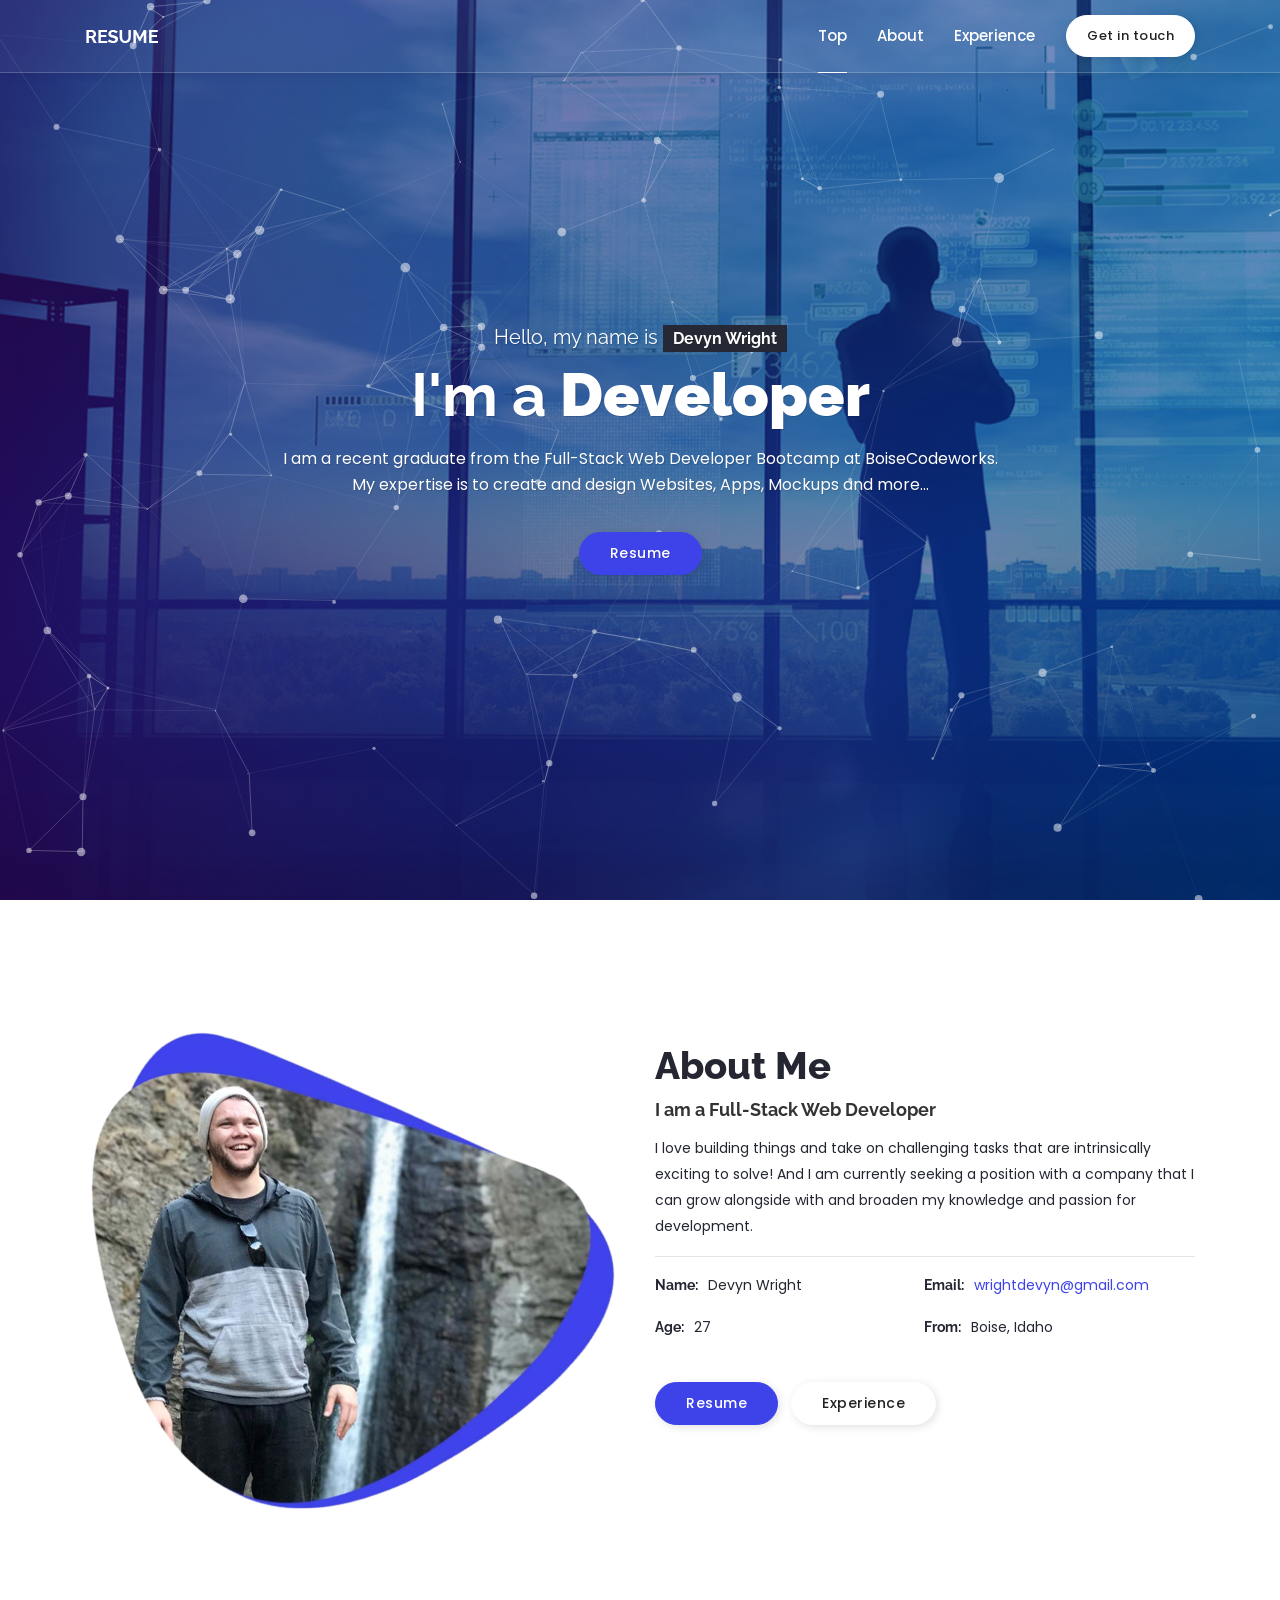
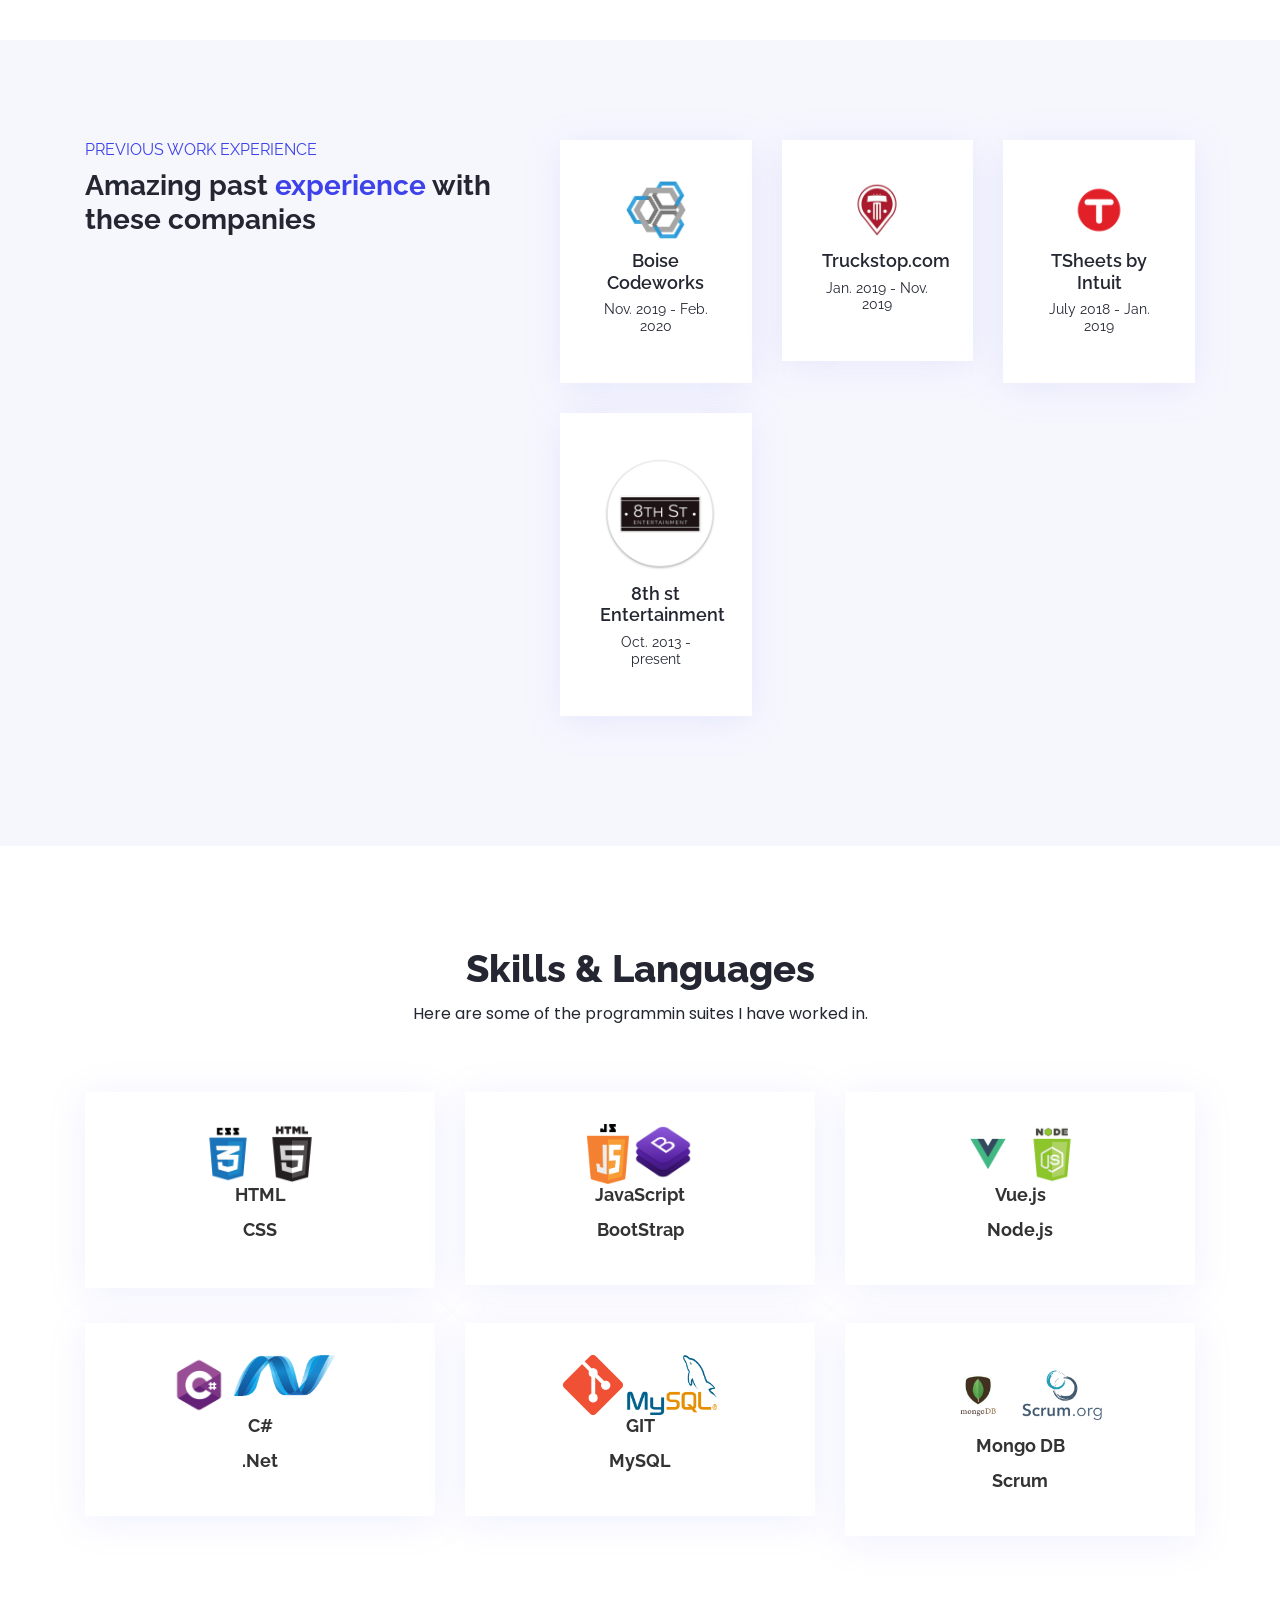
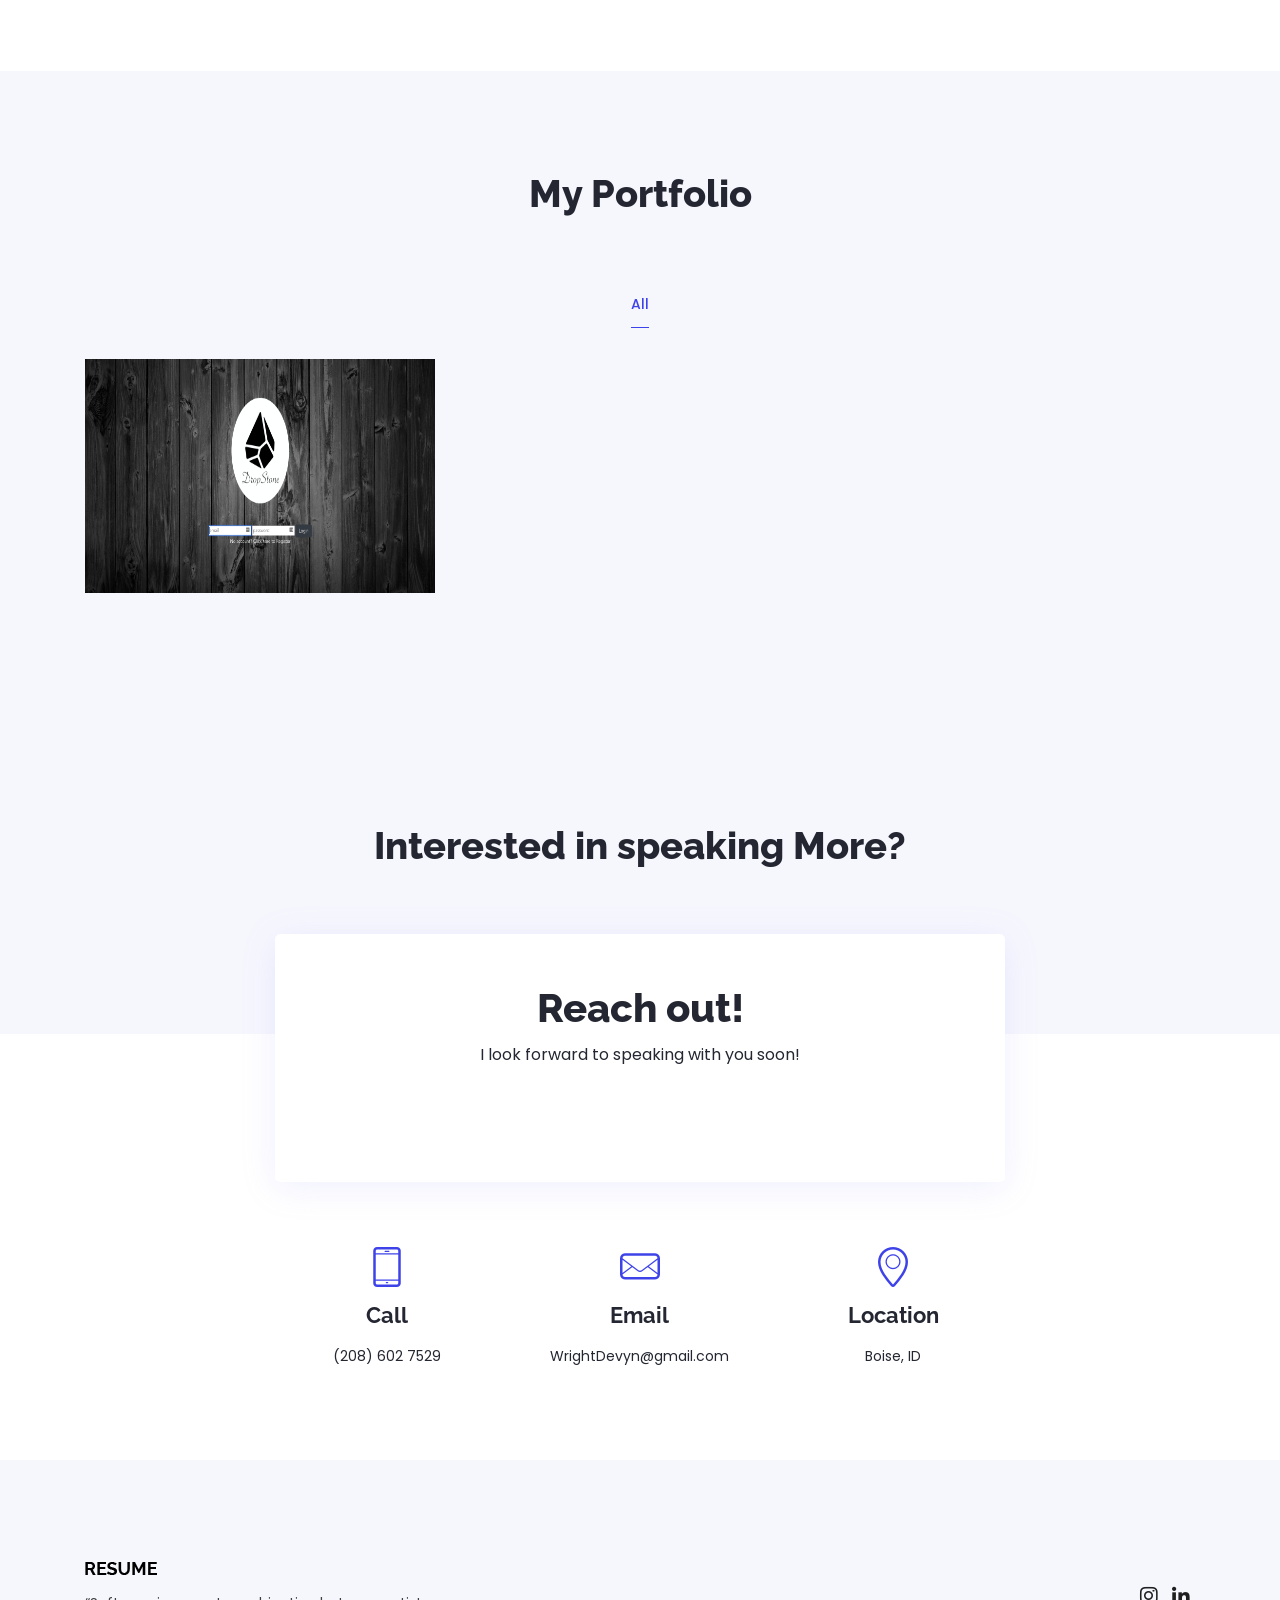
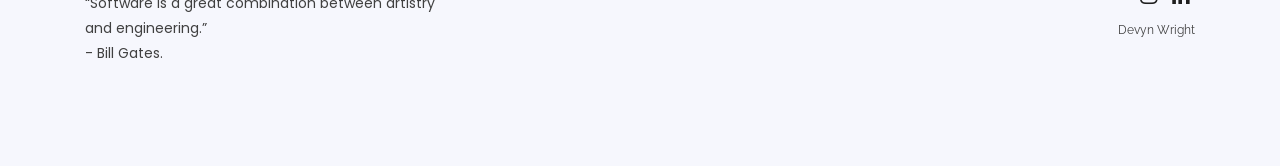
==== commit 0b070df3: "projects" ====
--- a/index.html
+++ b/index.html
@@ -427,12 +427,12 @@
                             <div class="category">KanBan</div>
                             <img style="height: 234px;" src="images/dropstone.png" alt=""/>
                             <div class="overlay-content">
-                                <h6 class="overlay-title">Business Card</h6>
+                                <h6 class="overlay-title">Vue & js</h6>
                                 <div class="overlay-icons">
-                                    <a href="images/portfolio-05.jpg" data-lity>
+                                    <a href="images/dropstone.png" data-lity>
                                         <span class="icon-eye"></span>
                                     </a>
-                                    <a href="#0">
+                                    <a href="http://dropstone.herokuapp.com/#/login" target="_blank">
                                         <span class="icon-link"></span>
                                     </a>
                                 </div>
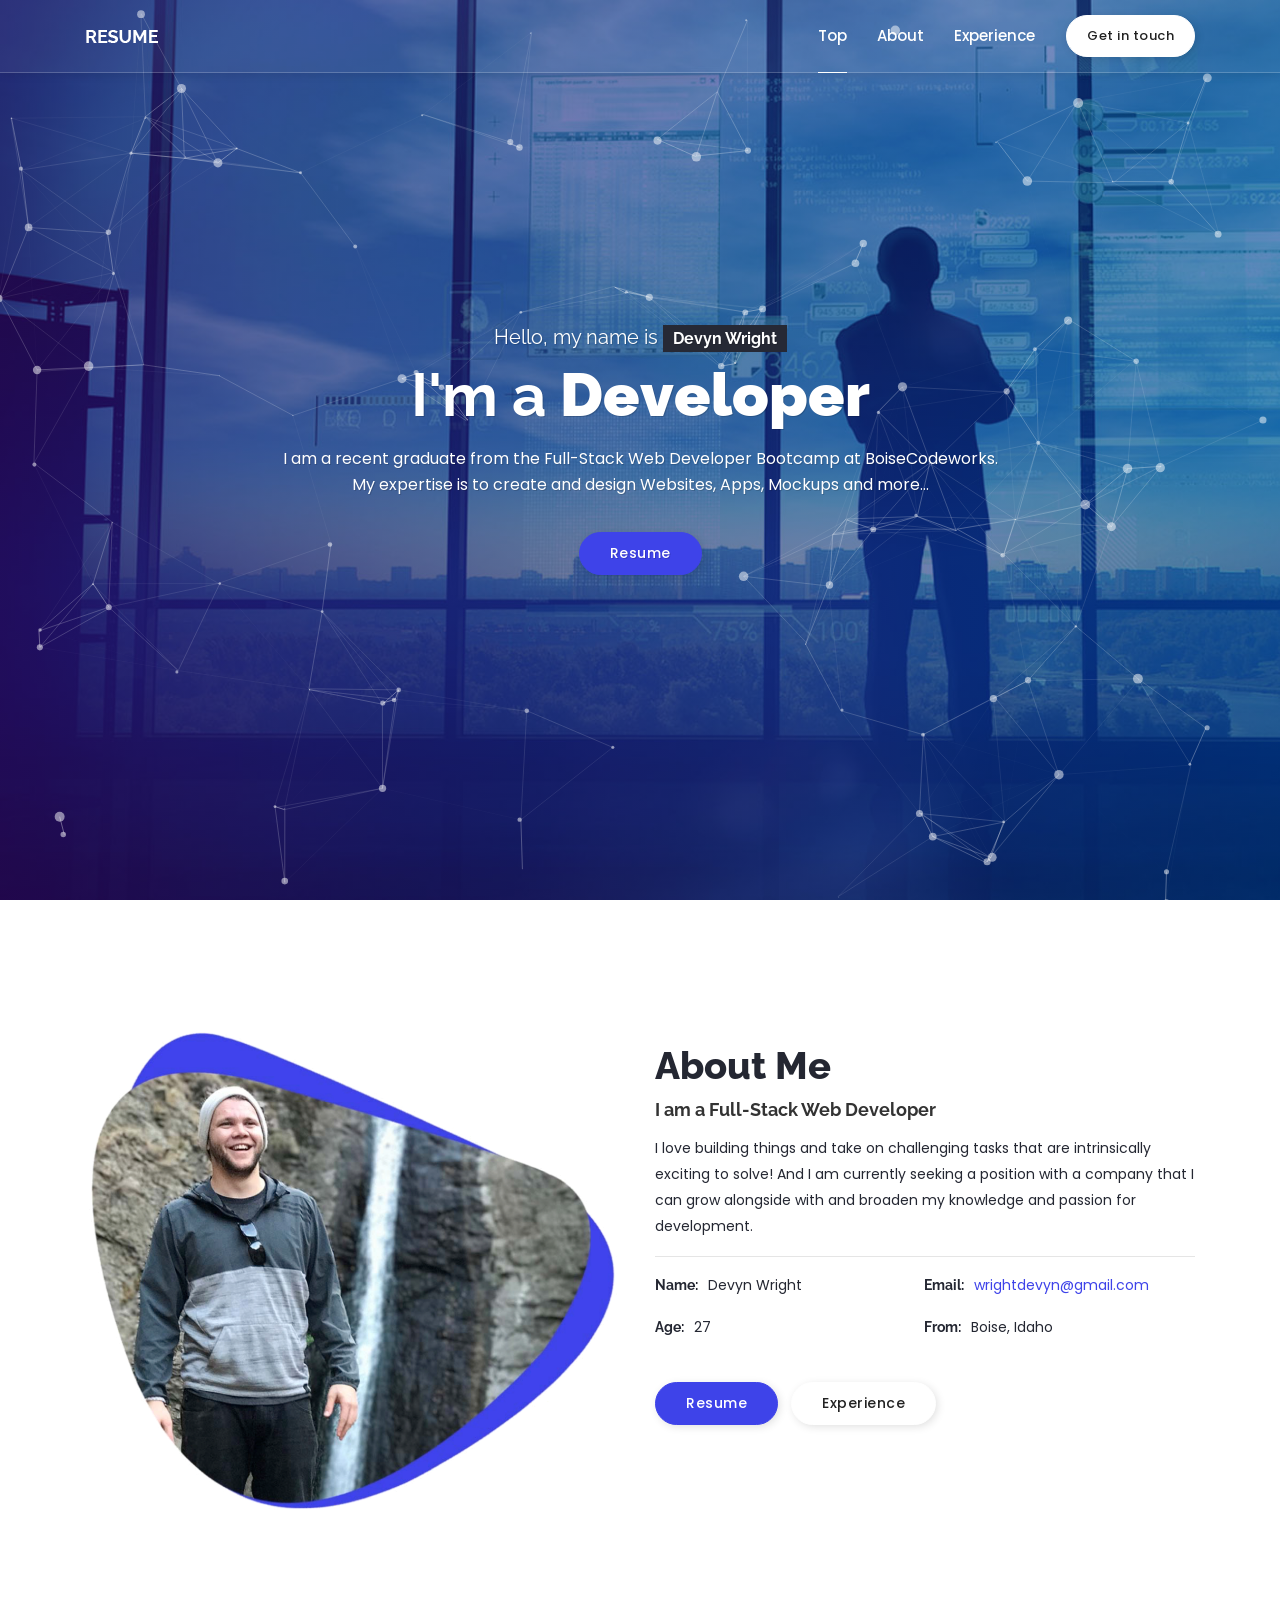
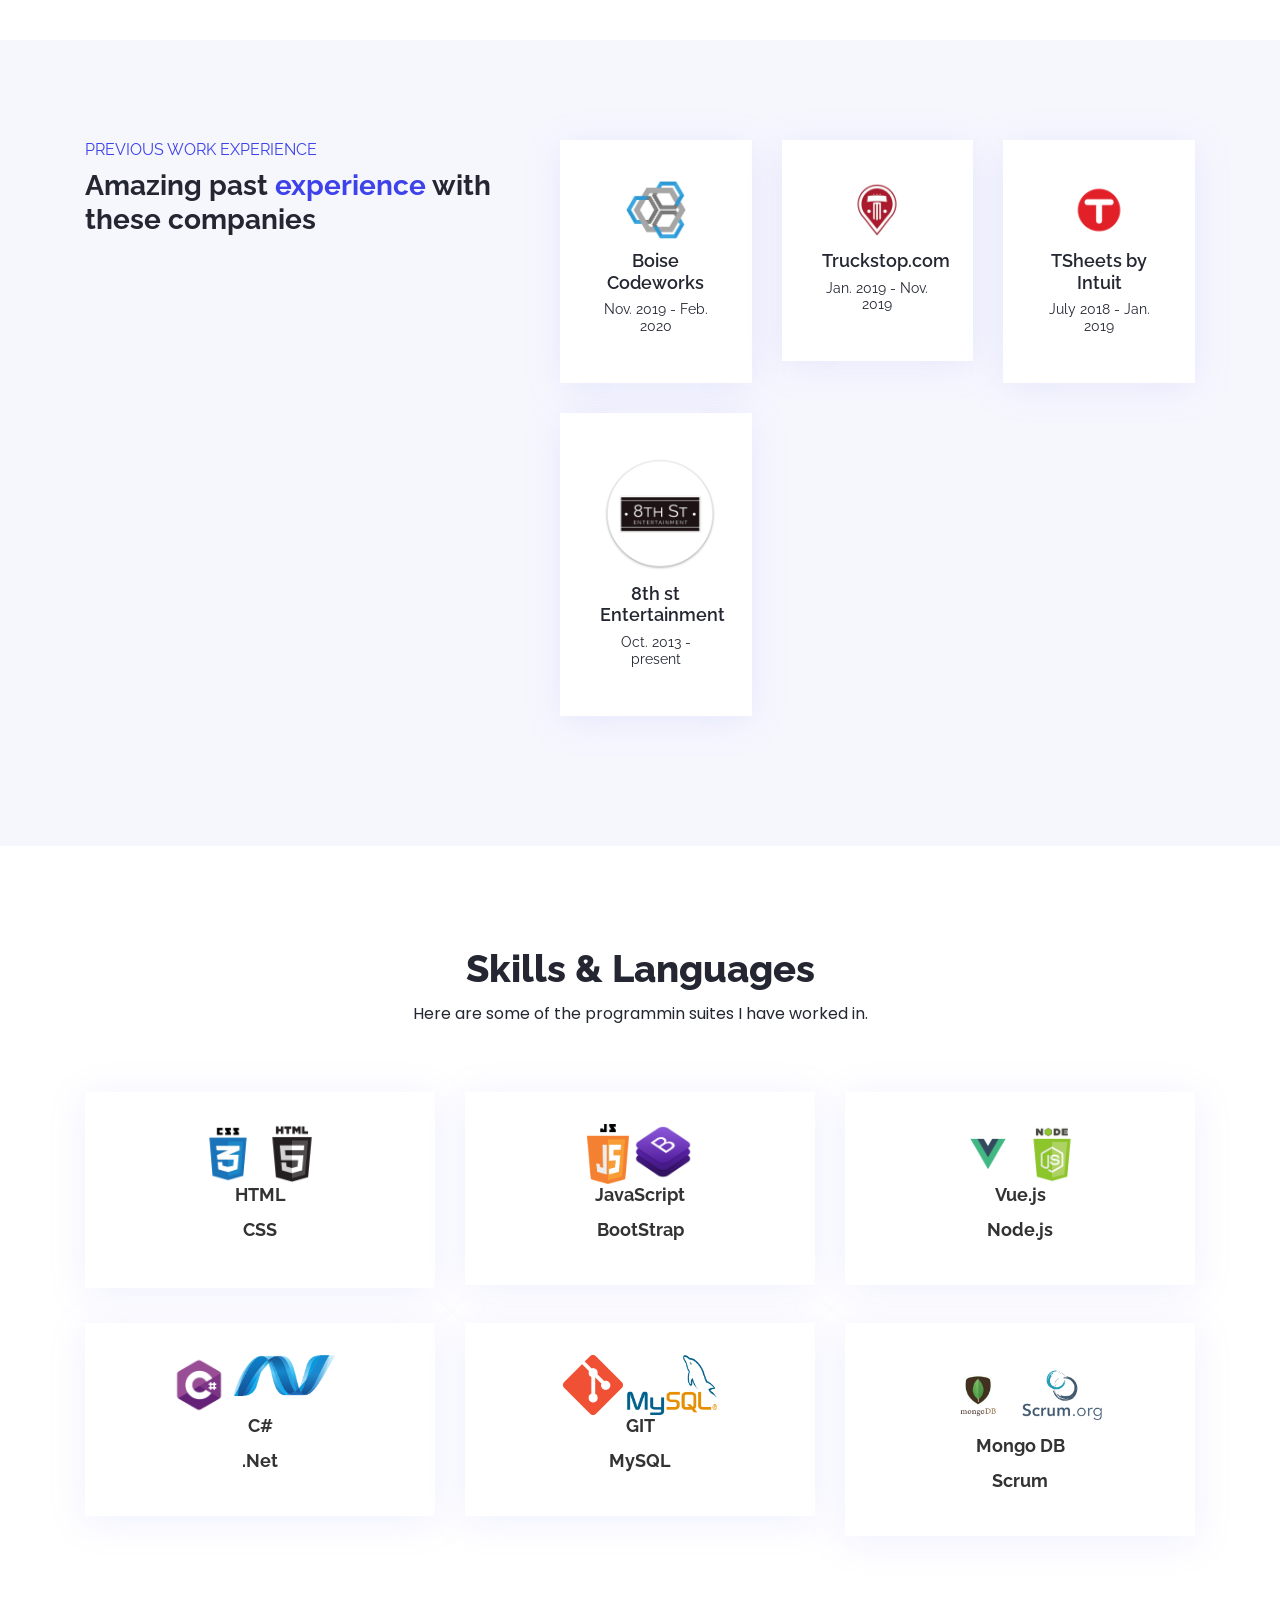
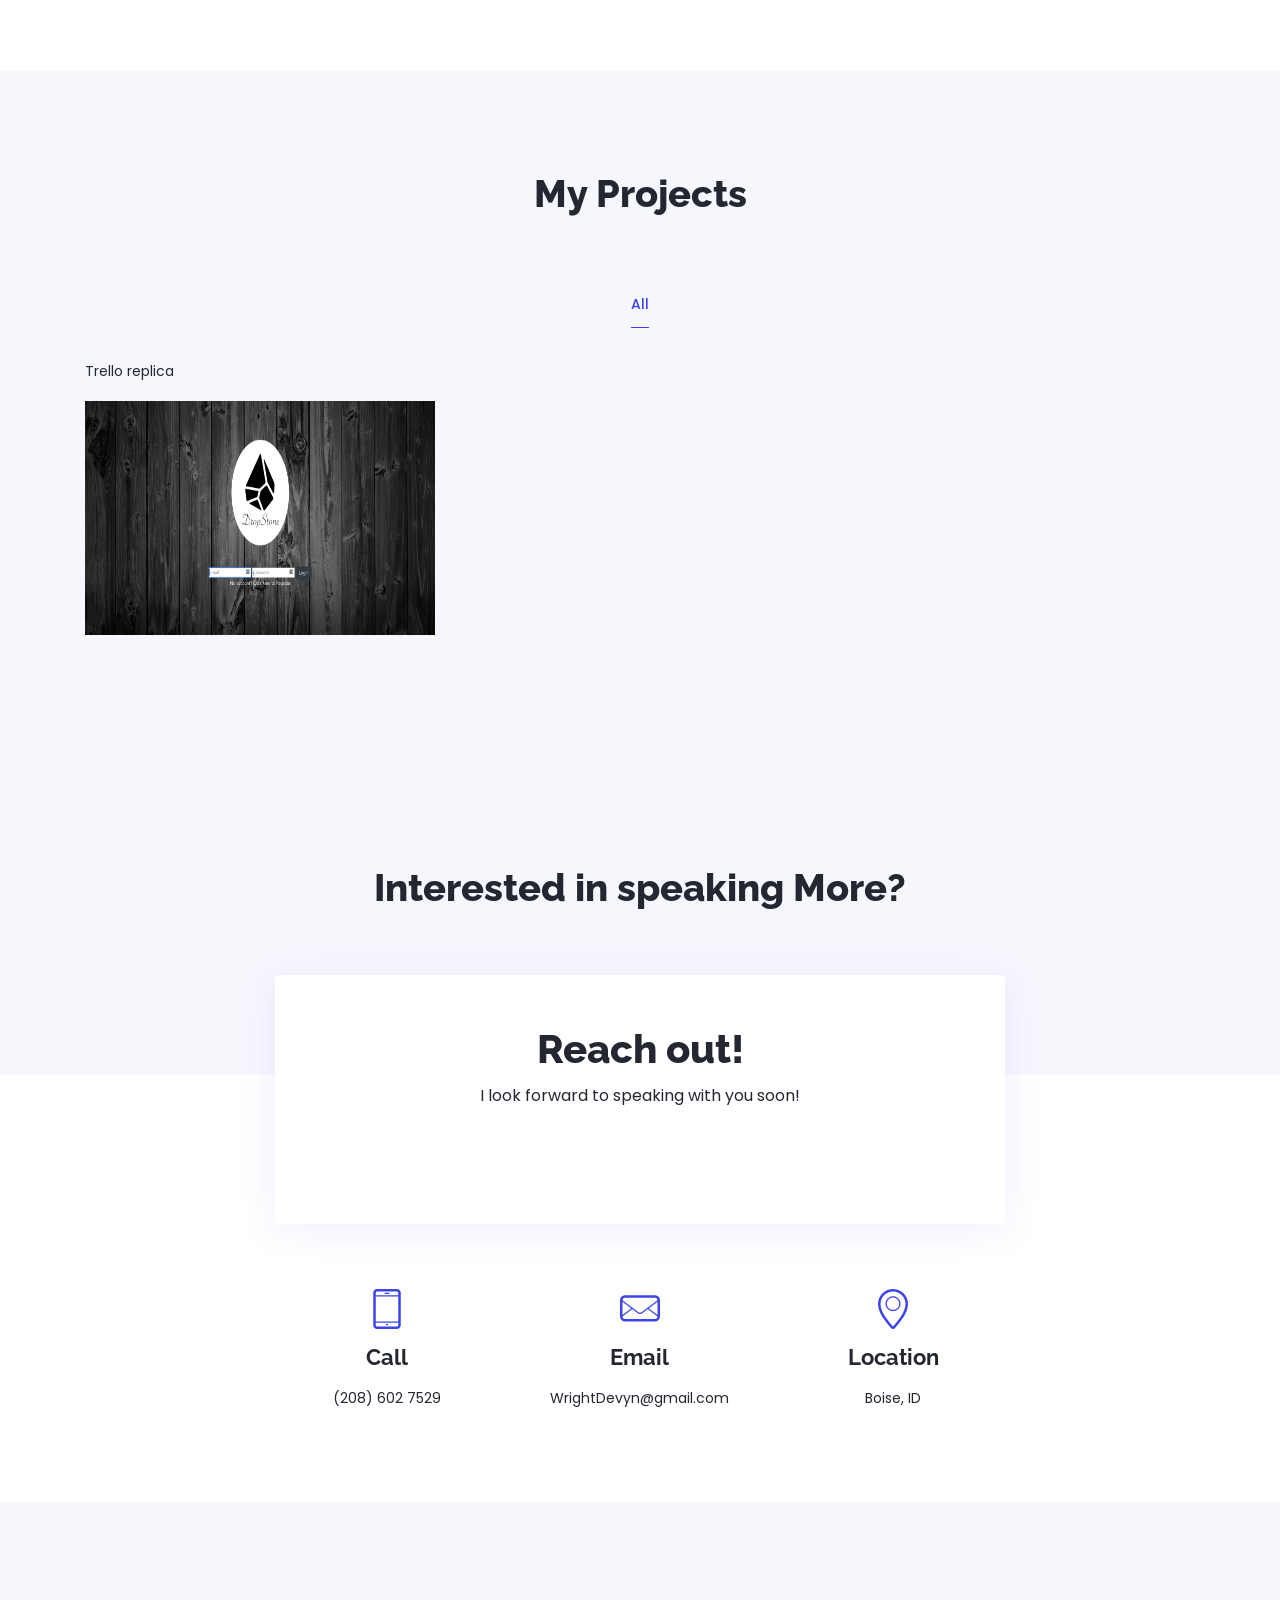
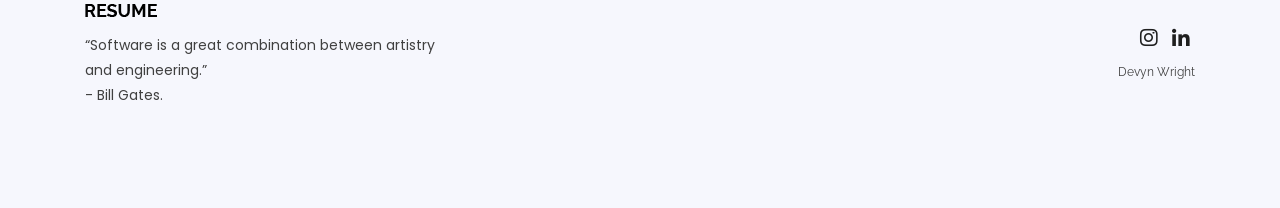
==== commit 5bc6b6bc: "project" ====
--- a/index.html
+++ b/index.html
@@ -336,7 +336,7 @@
         <div class="row">
             <div class="col-md-12 col-lg-12">
                 <div class="section-heading">
-                    <h2 class="section-title">My Portfolio</h2>
+                    <h2 class="section-title">My Projects</h2>
                     <p class="section-description">
                     </p>
                 </div>
@@ -425,6 +425,7 @@
                     <div class="col-lg-4 col-sm-6 works-item brand">
                         <div class="item-overlay">
                             <div class="category">KanBan</div>
+                            <p>Trello replica</p>
                             <img style="height: 234px;" src="images/dropstone.png" alt=""/>
                             <div class="overlay-content">
                                 <h6 class="overlay-title">Vue & js</h6>
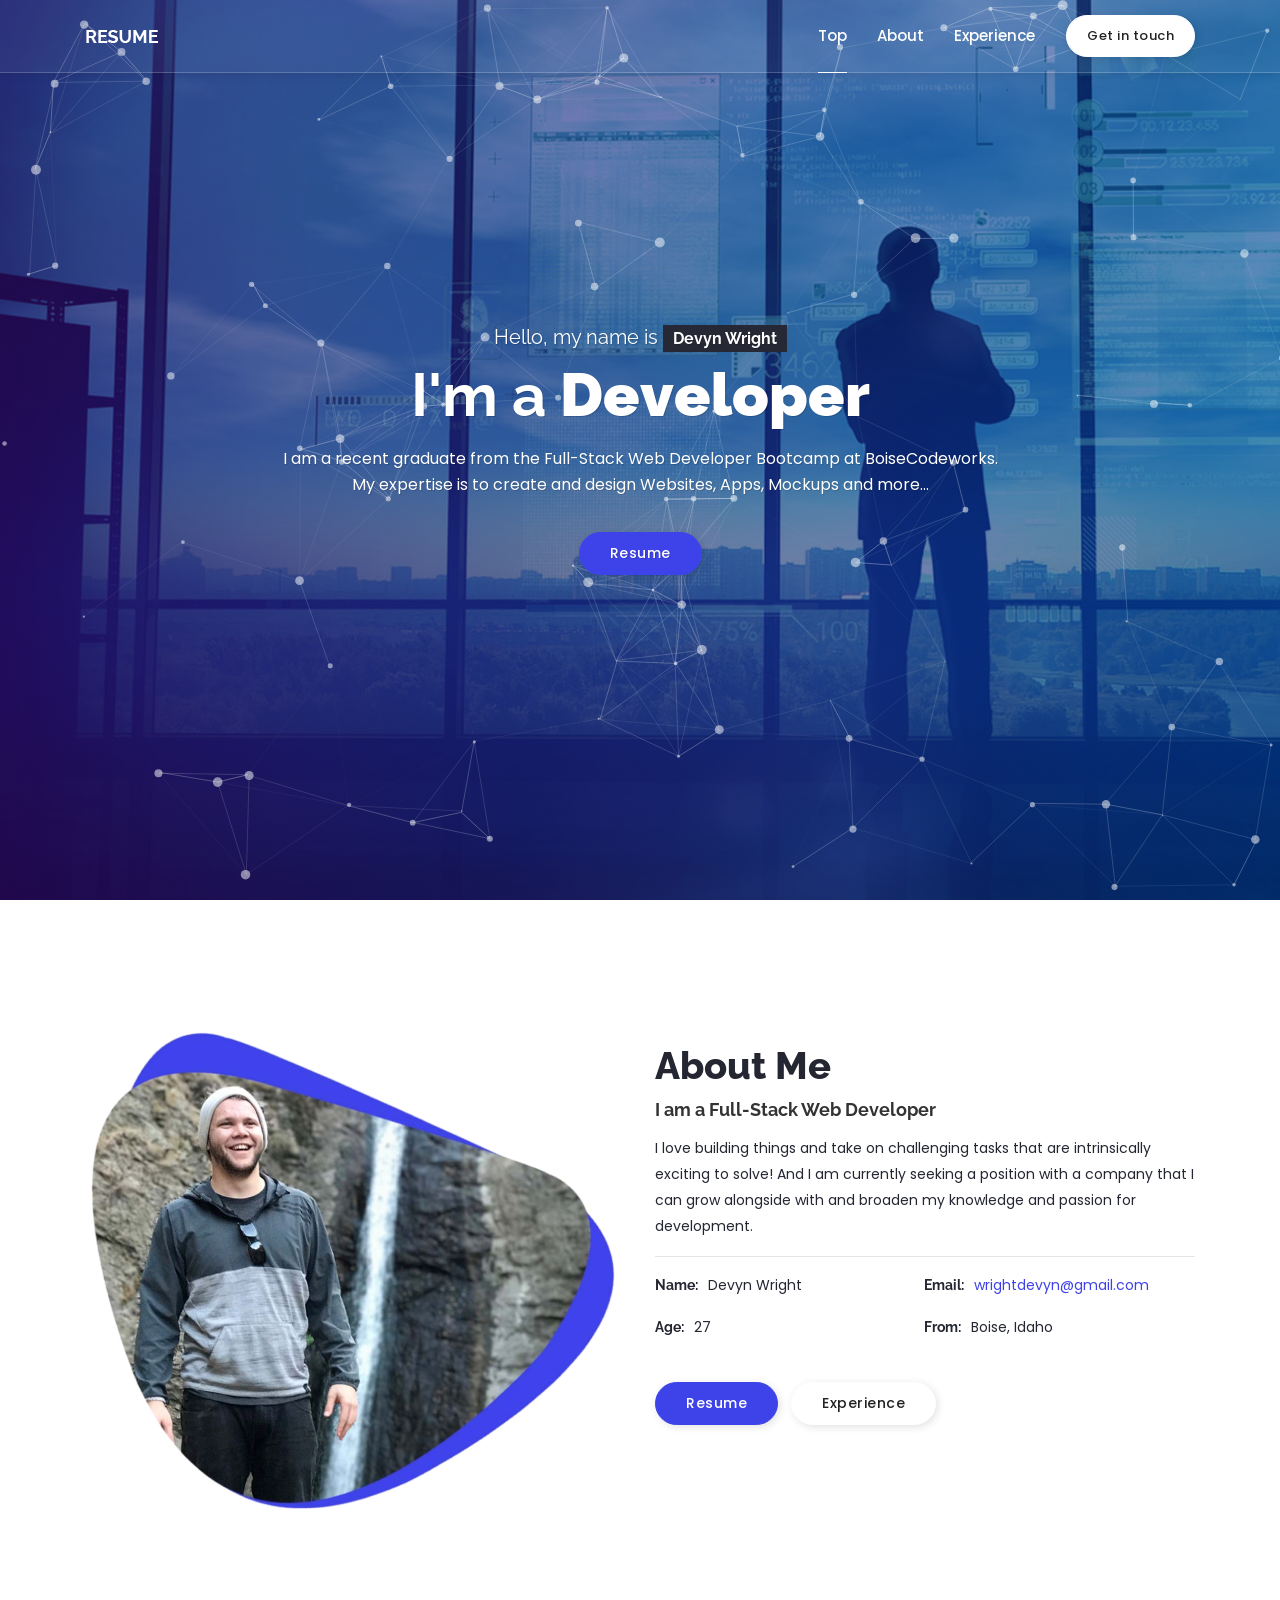
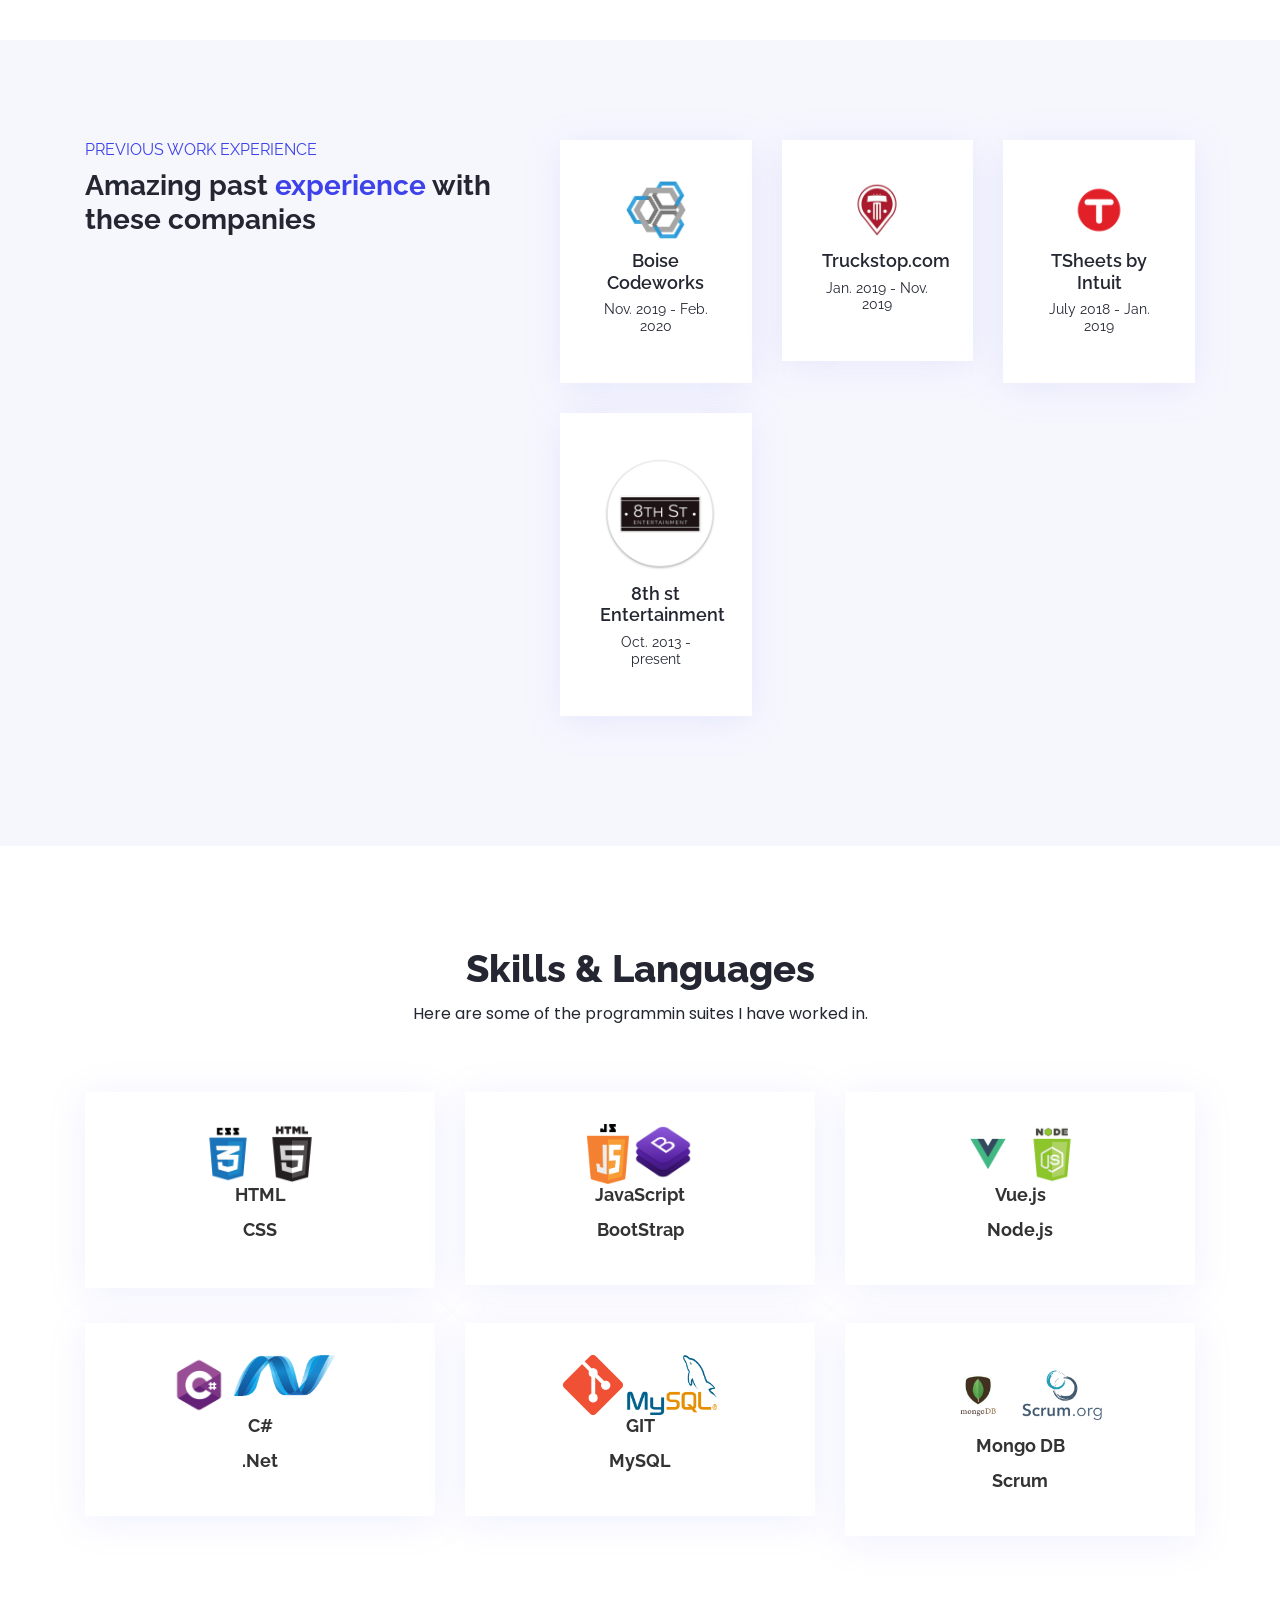
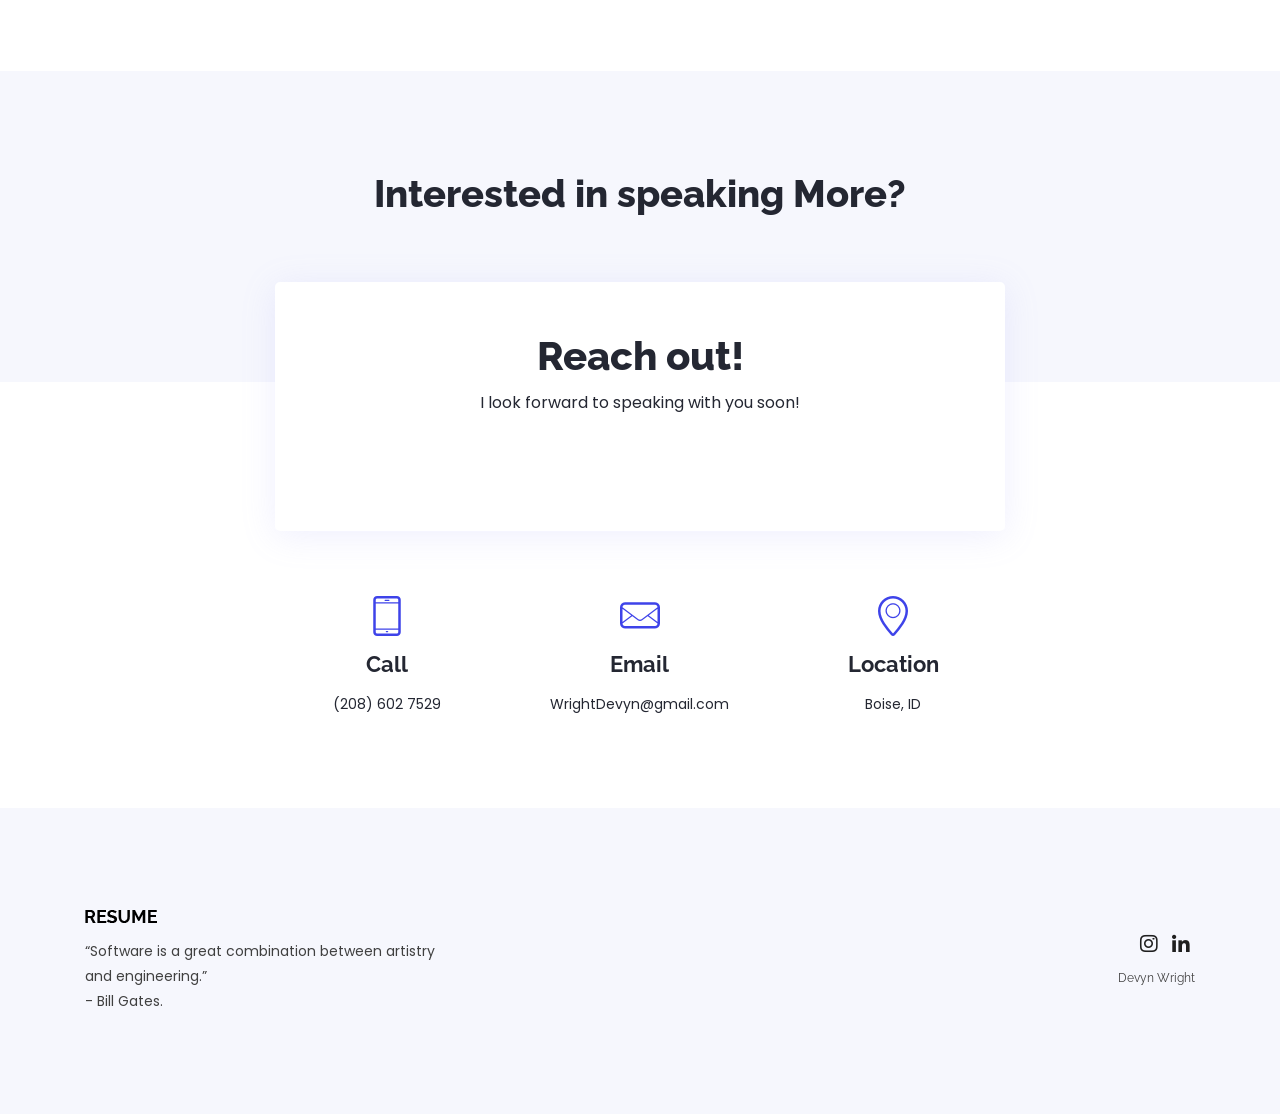
==== commit cb1d2639: "porfolio" ====
--- a/index.html
+++ b/index.html
@@ -331,7 +331,7 @@
 <!--services ends!-->
 
 <!-- portfolio -->
-<div id="portfolio" class="single-section silver-bg portfolio-area">
+<!-- <div id="portfolio" class="single-section silver-bg portfolio-area">
     <div class="container">
         <div class="row">
             <div class="col-md-12 col-lg-12">
@@ -340,20 +340,20 @@
                     <p class="section-description">
                     </p>
                 </div>
-            </div>
+            </div> -->
             <!-- portfolio list -->
-            <div class="col-md-12 col-lg-12">
+            <!-- <div class="col-md-12 col-lg-12">
                 <div class="works-filter-wrap">
                     <div class="row">
                         <ul class="col-lg-12 col-md-12 list-inline works-filter">
-                            <li class="list-inline-item tab-active" data-filter="*">All</li>
+                            <li class="list-inline-item tab-active" data-filter="*">All</li> -->
                             <!-- <li class="list-inline-item" data-filter=".brand">Brand</li> -->
                             <!-- <li class="list-inline-item" data-filter=".design">Design</li> -->
                             <!-- <li class="list-inline-item" data-filter=".photos">Photos</li> -->
-                        </ul>
+                        <!-- </ul>
                     </div>
                 </div> 
-                <div class="works-container row">
+                <div class="works-container row"> -->
                     <!-- <div class="col-lg-4 col-sm-6 works-item brand">
                         <div class="item-overlay">
                             <div class="category">Brand</div>
@@ -422,10 +422,9 @@
                             </div>
                         </div>
                     </div> -->
-                    <div class="col-lg-4 col-sm-6 works-item brand">
+                    <!-- <div class="col-lg-4 col-sm-6 works-item brand">
                         <div class="item-overlay">
                             <div class="category">KanBan</div>
-                            <p>Trello replica</p>
                             <img style="height: 234px;" src="images/dropstone.png" alt=""/>
                             <div class="overlay-content">
                                 <h6 class="overlay-title">Vue & js</h6>
@@ -439,7 +438,7 @@
                                 </div>
                             </div>
                         </div>
-                    </div>
+                    </div> -->
                     <!-- <div class="col-lg-4 col-sm-6 works-item photos">
                         <div class="item-overlay">
                             <div class="category">Photos</div>
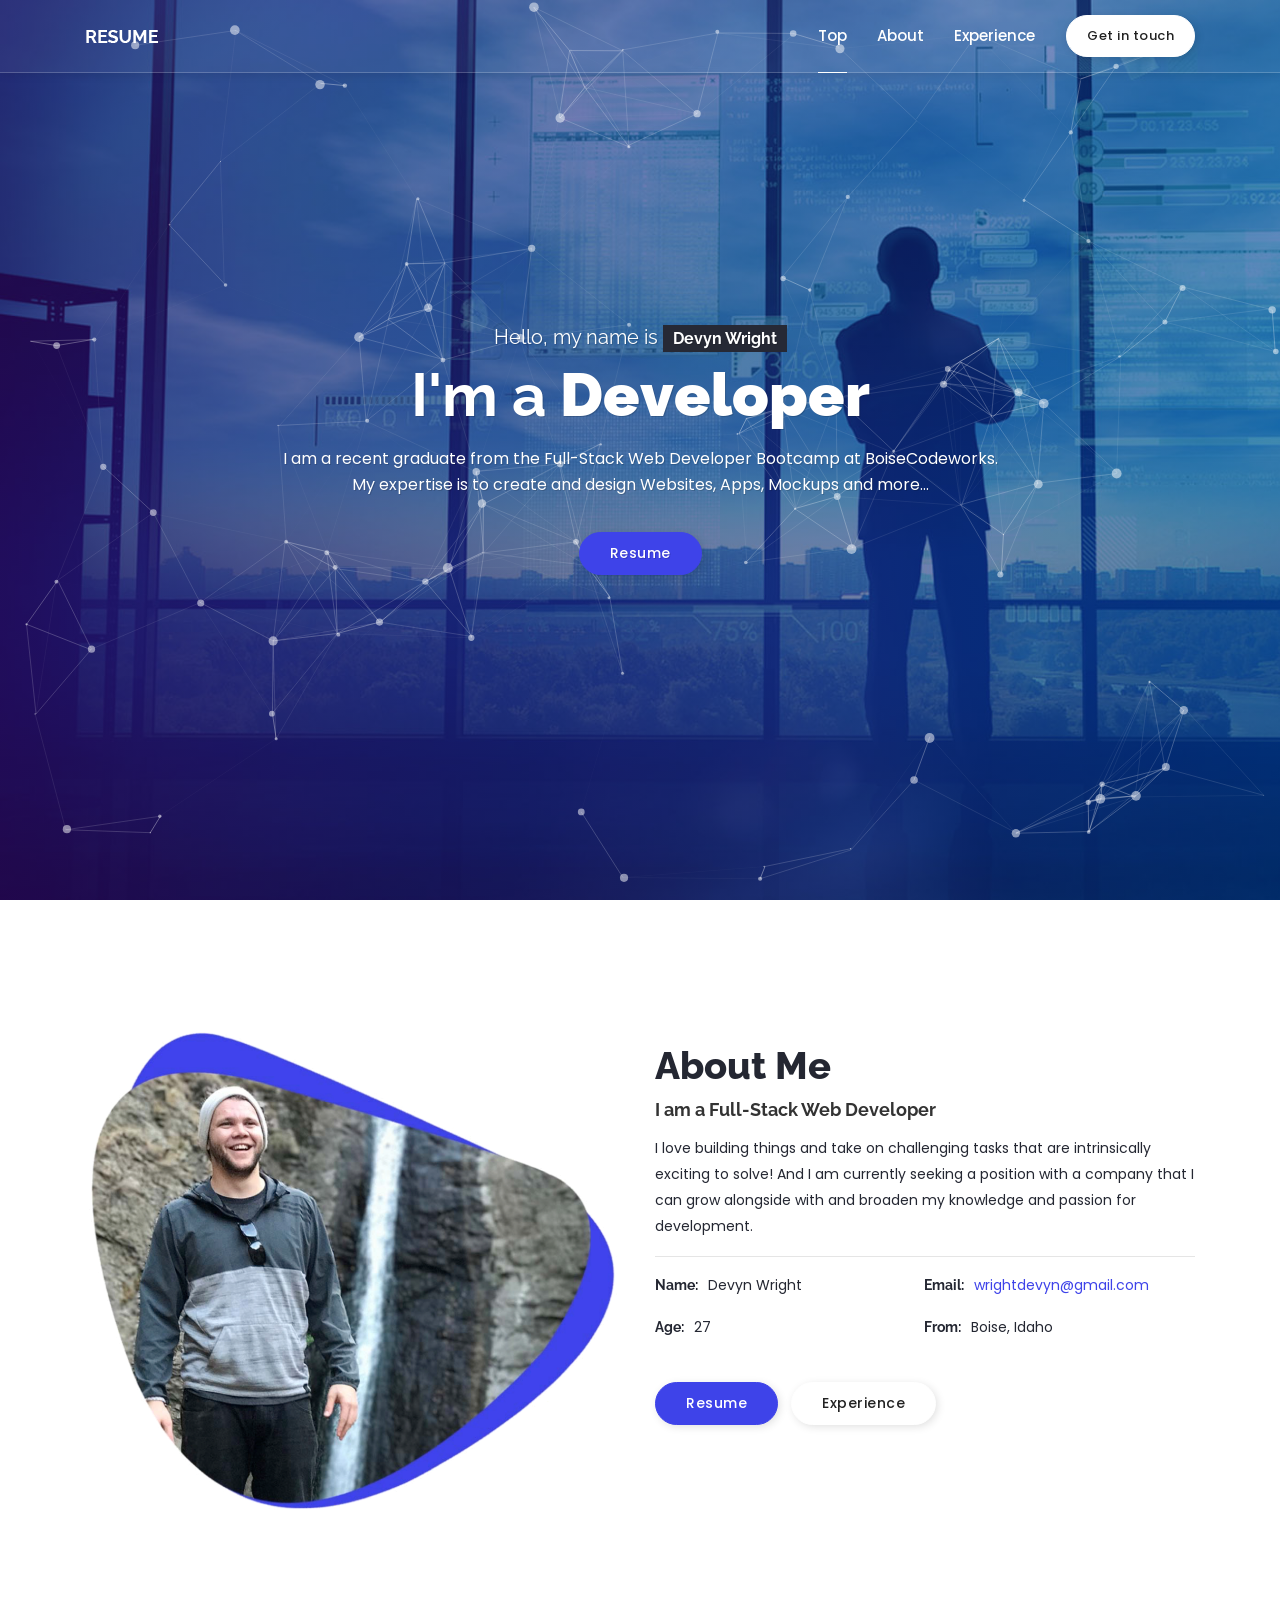
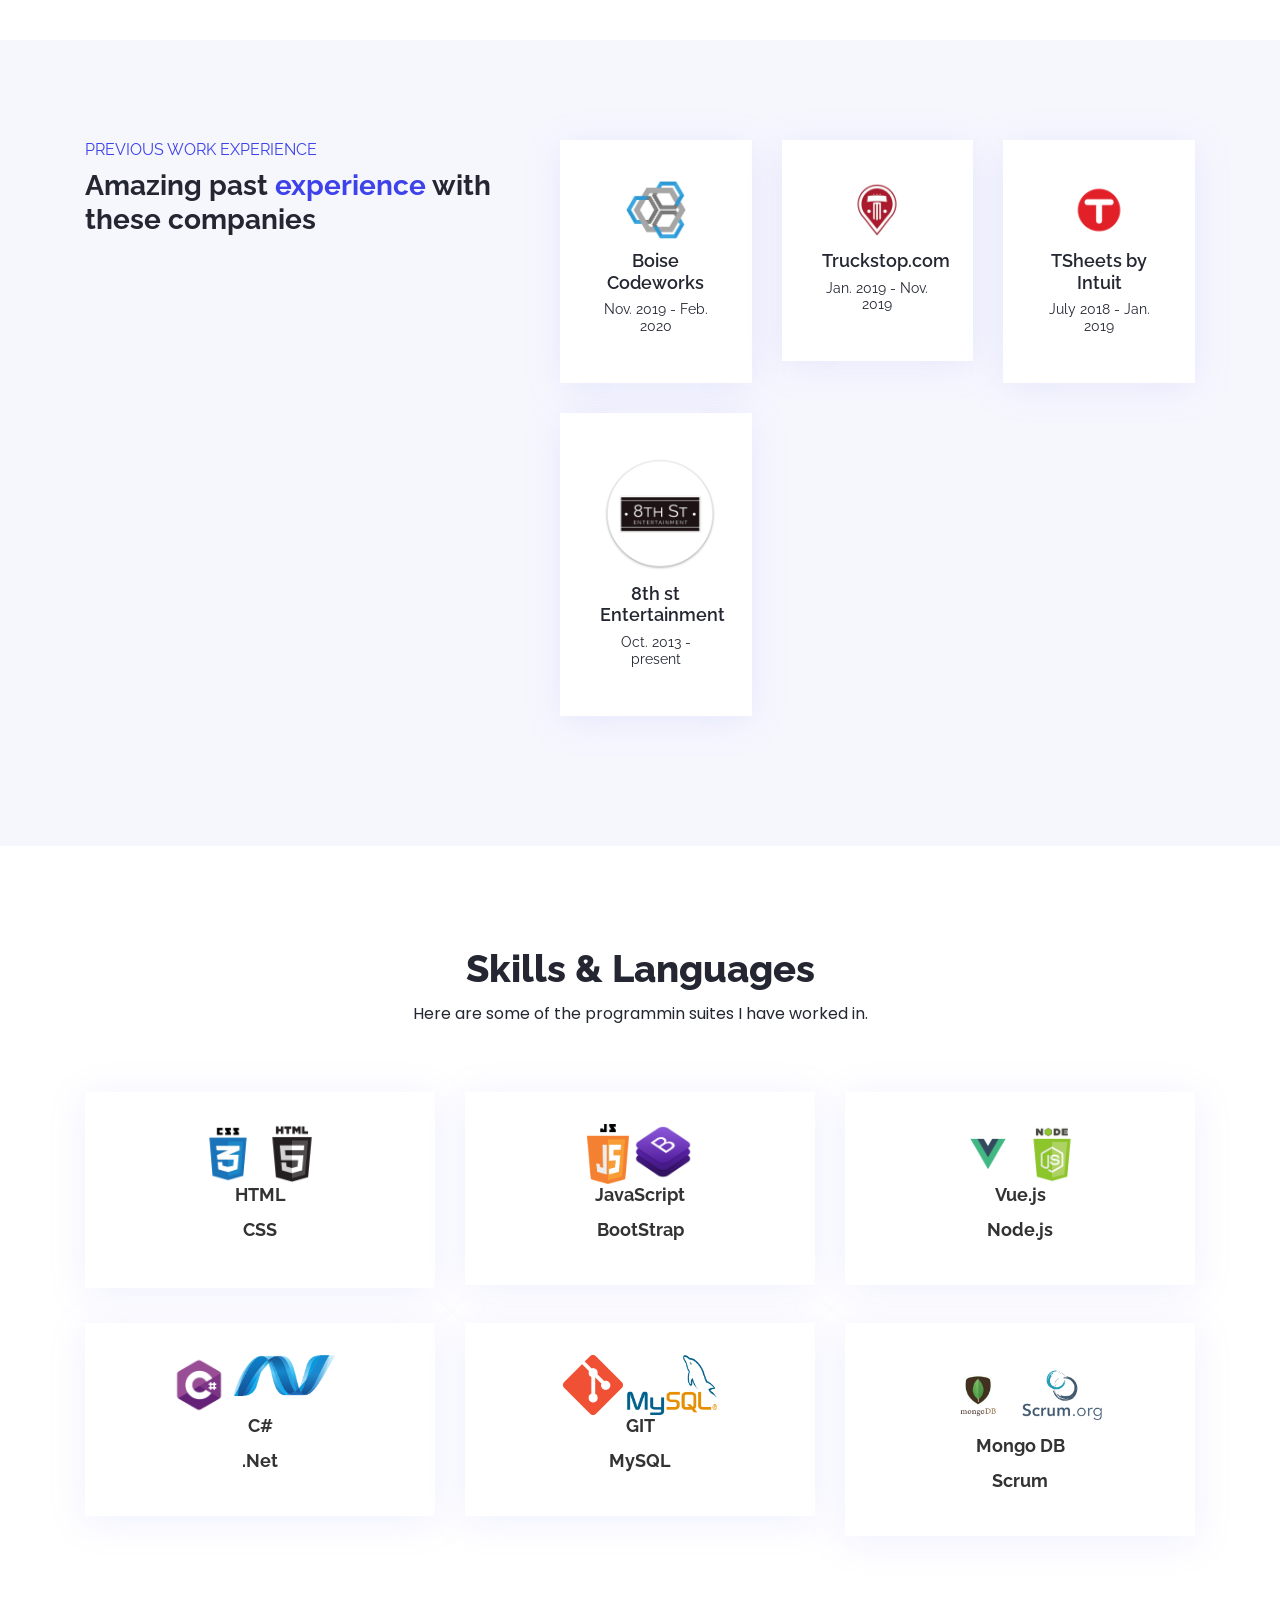
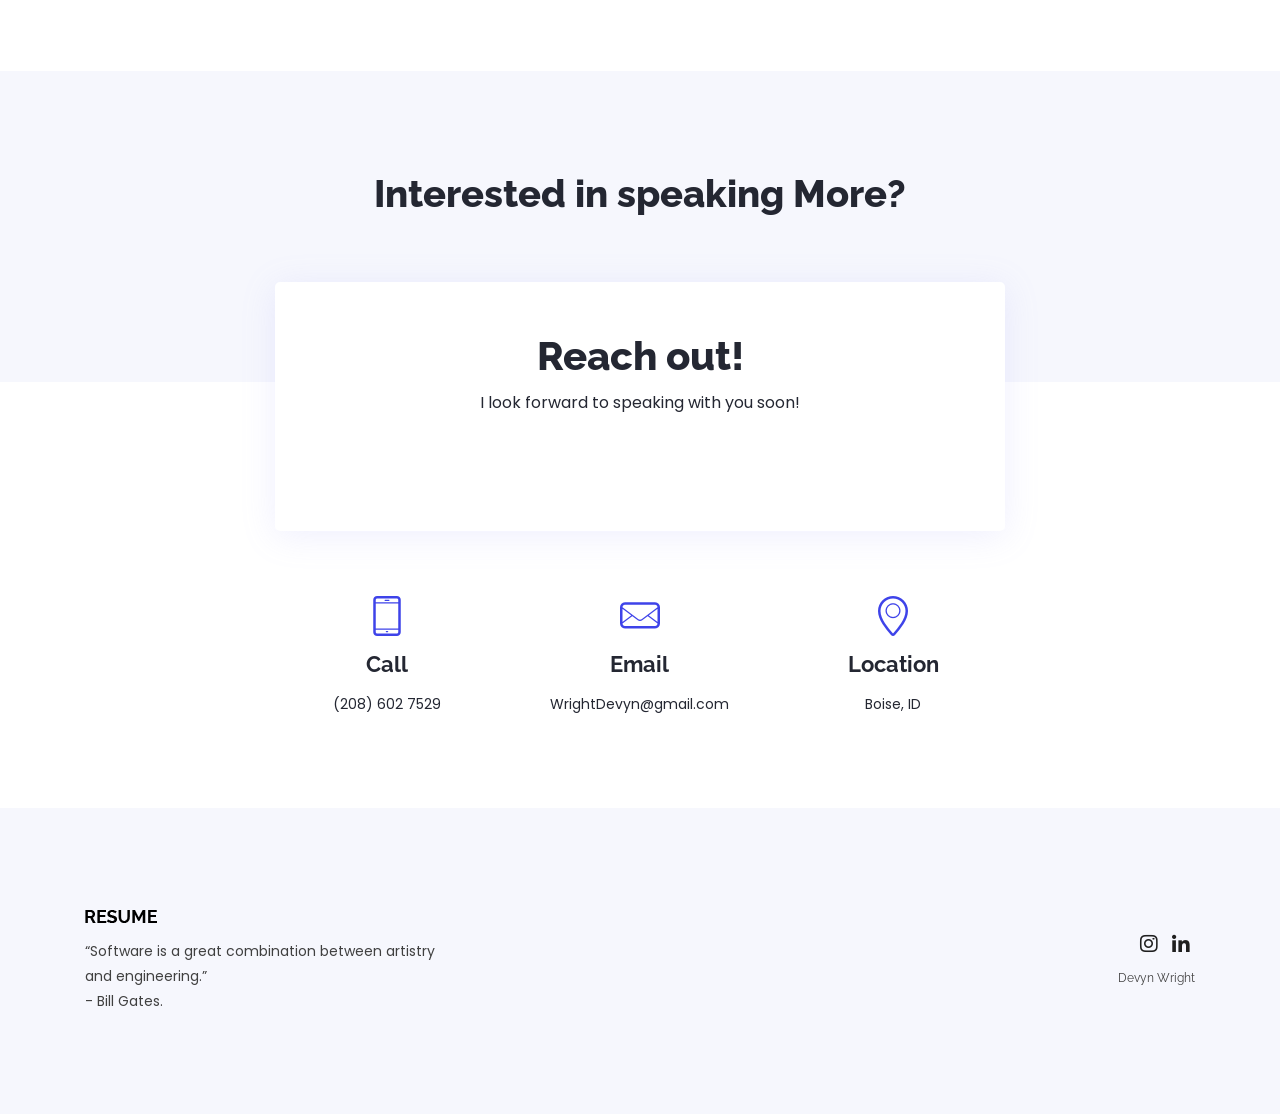
==== commit 38d15b30: "Update index.html" ====
--- a/index.html
+++ b/index.html
@@ -158,6 +158,7 @@
                         </li>
                     </ul>
                     <!--about details ends!-->
+                    
                     <!--buttons-->
                     <a href="#0" class="btn button-scheme">Resume</a>
                     <a href="#experience" class="btn scroll">Experience</a>
@@ -588,4 +589,4 @@
 <!-- core custom js -->
 <script src="js/custom.js"></script>
 </body>
-</html>+</html>
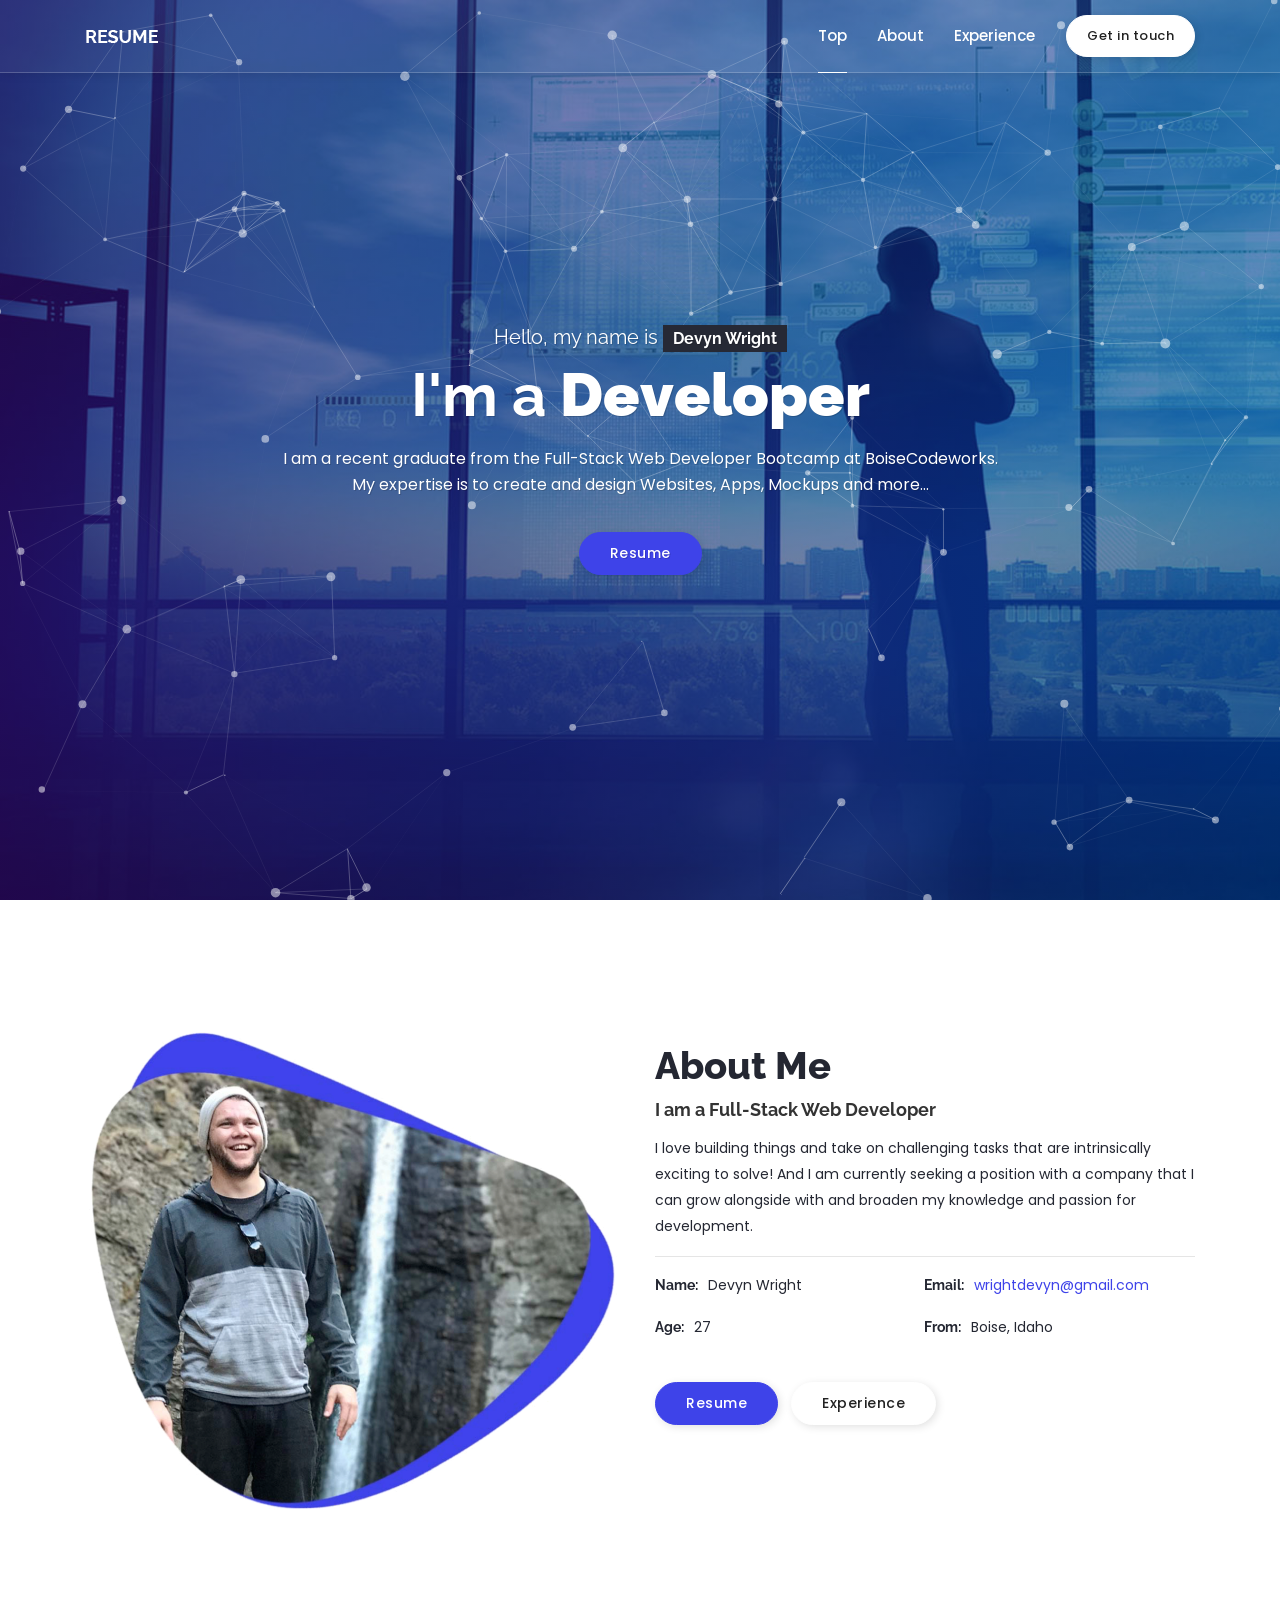
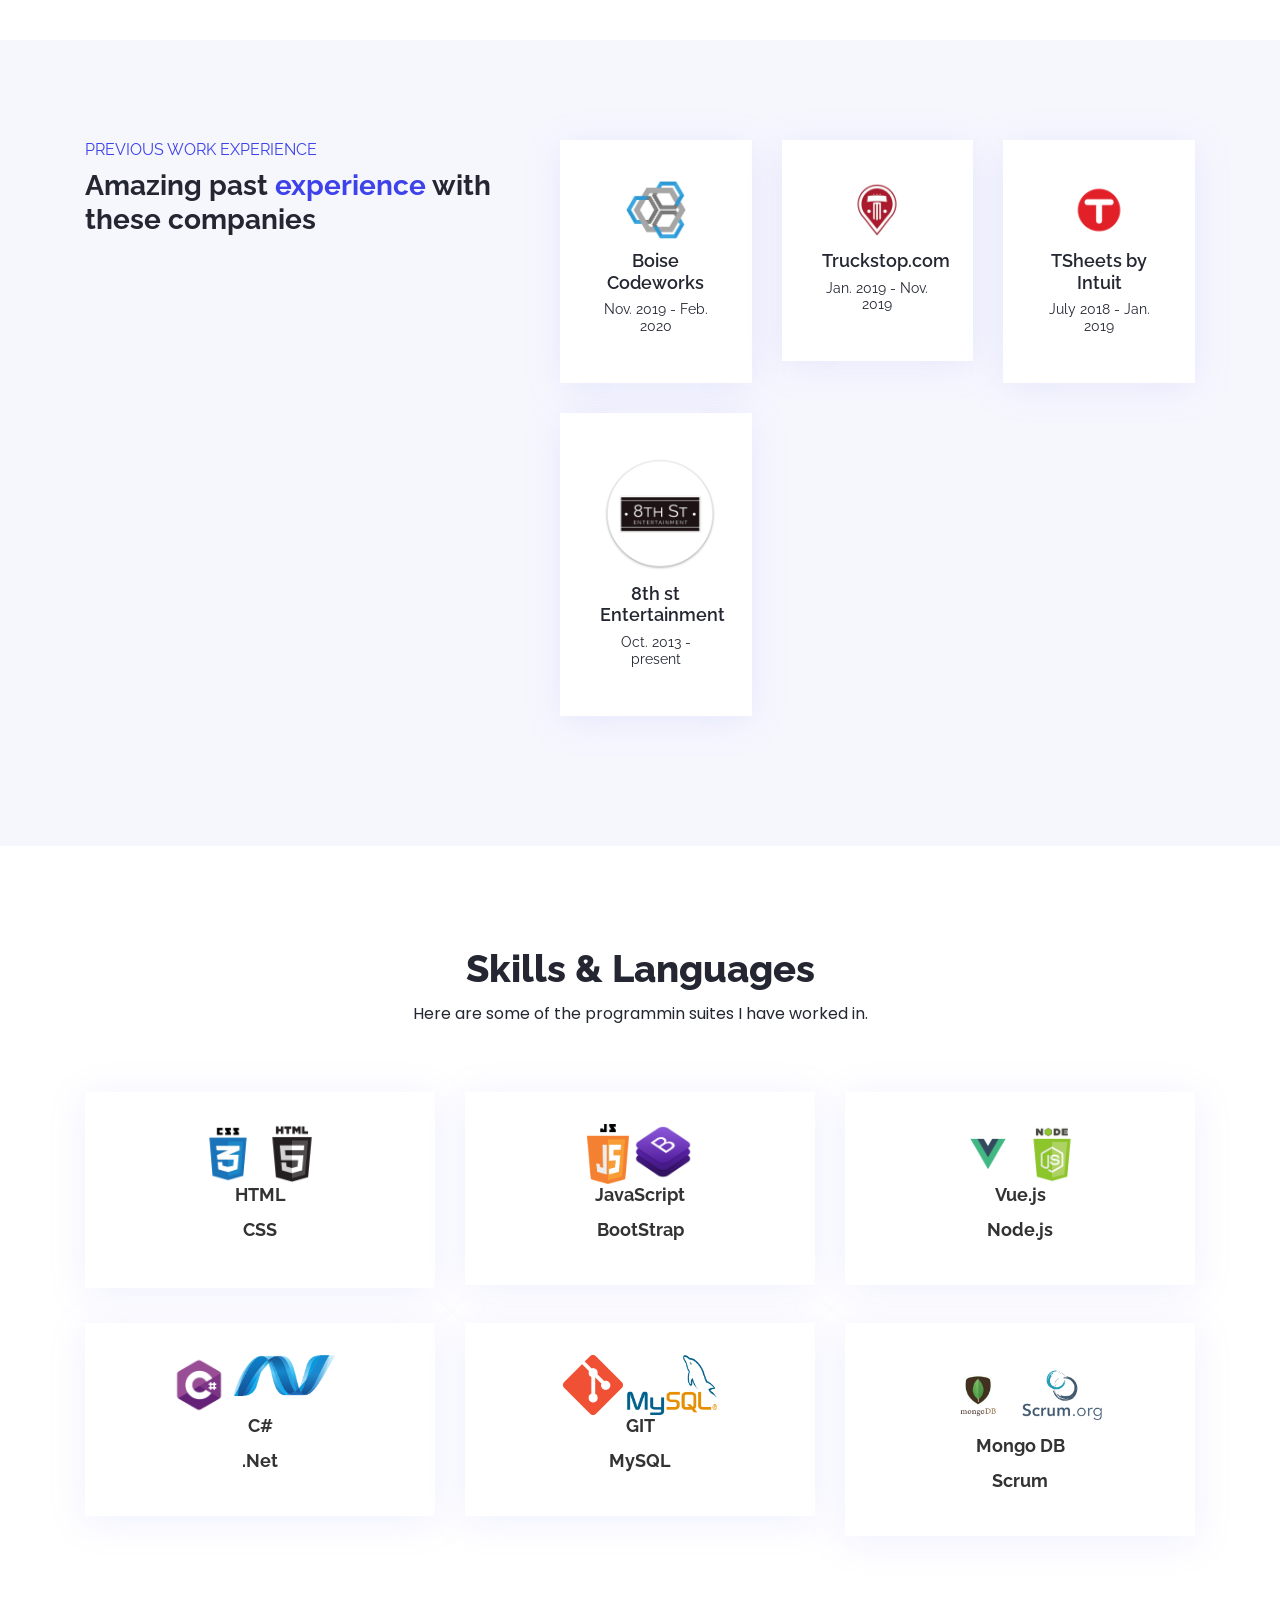
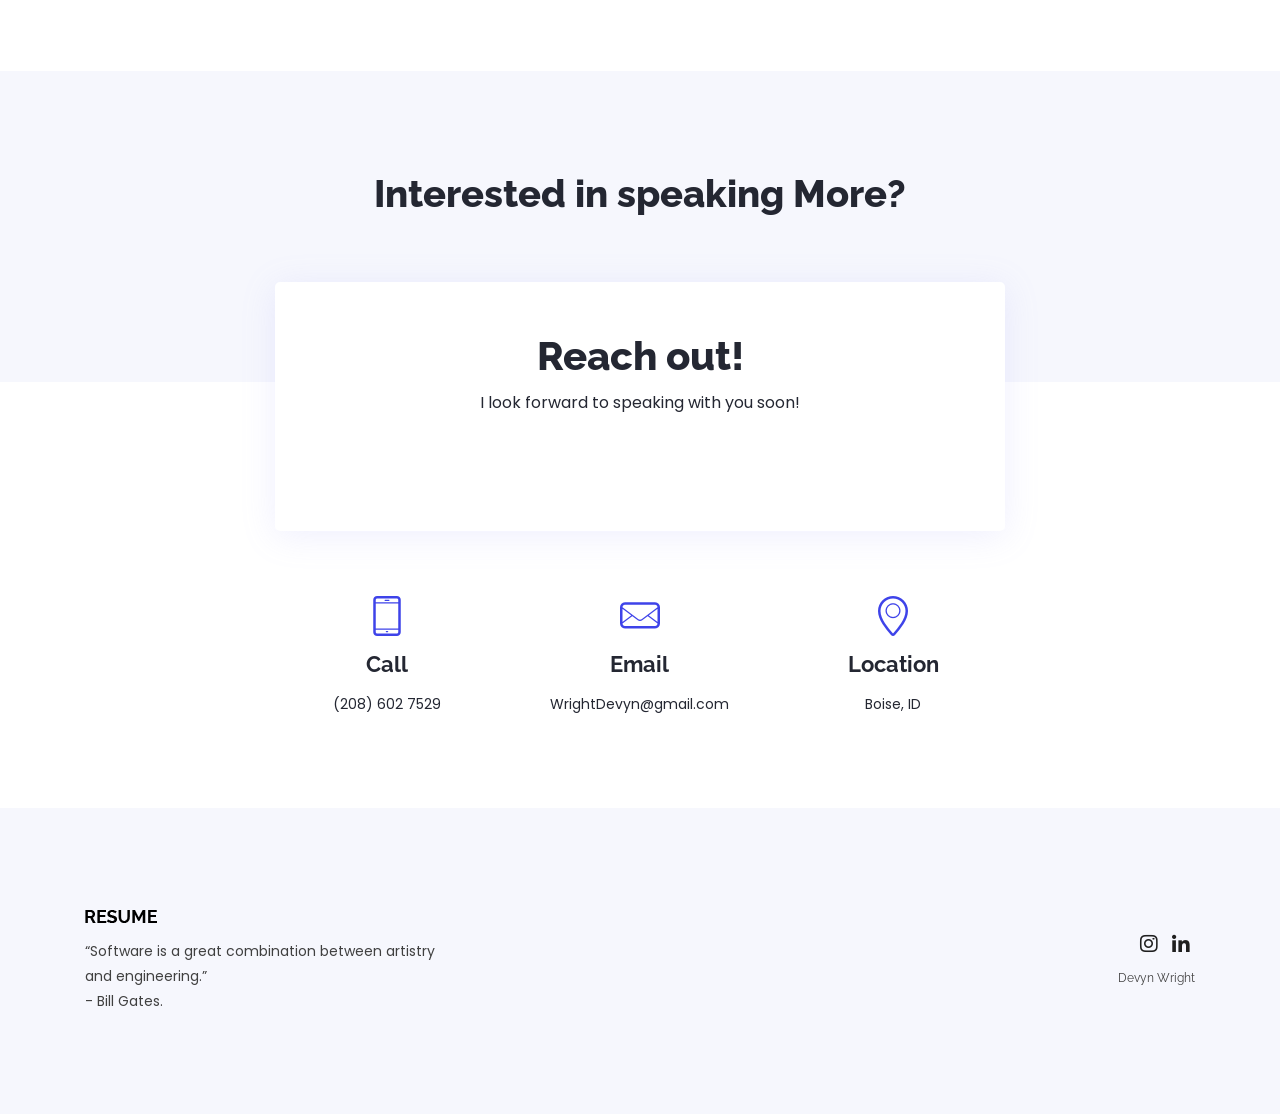
==== commit 434cbb8d: "Update index.html" ====
--- a/index.html
+++ b/index.html
@@ -133,6 +133,7 @@
                         <h6 class="about-role">I am a Full-Stack Web Developer</h6>
                     </div>
                     <!--Heading section ends!-->
+                    
                     <!--Description-->
                     <p></p>
                     <p>I love building things and take on challenging tasks that are intrinsically exciting to solve! And I am currently seeking a position with a company that I can grow alongside with and broaden my knowledge and passion for development.                    </p>
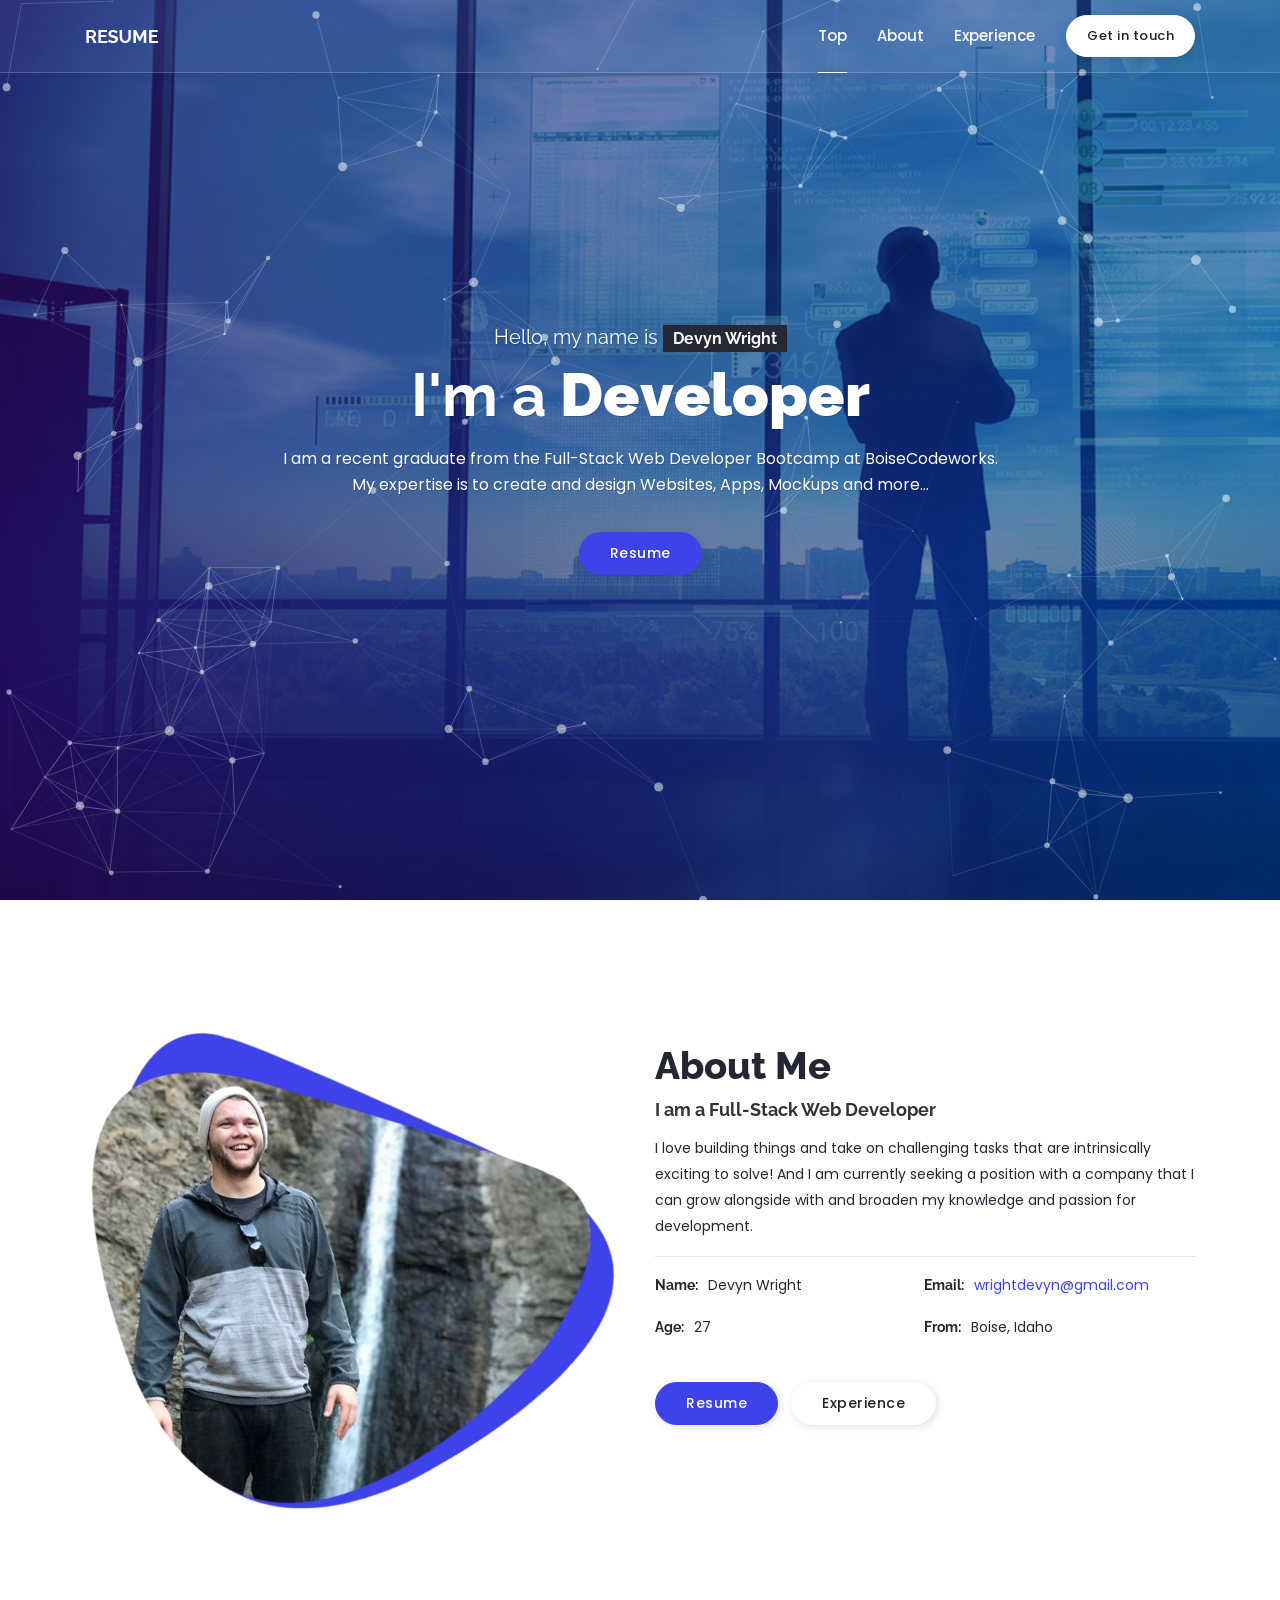
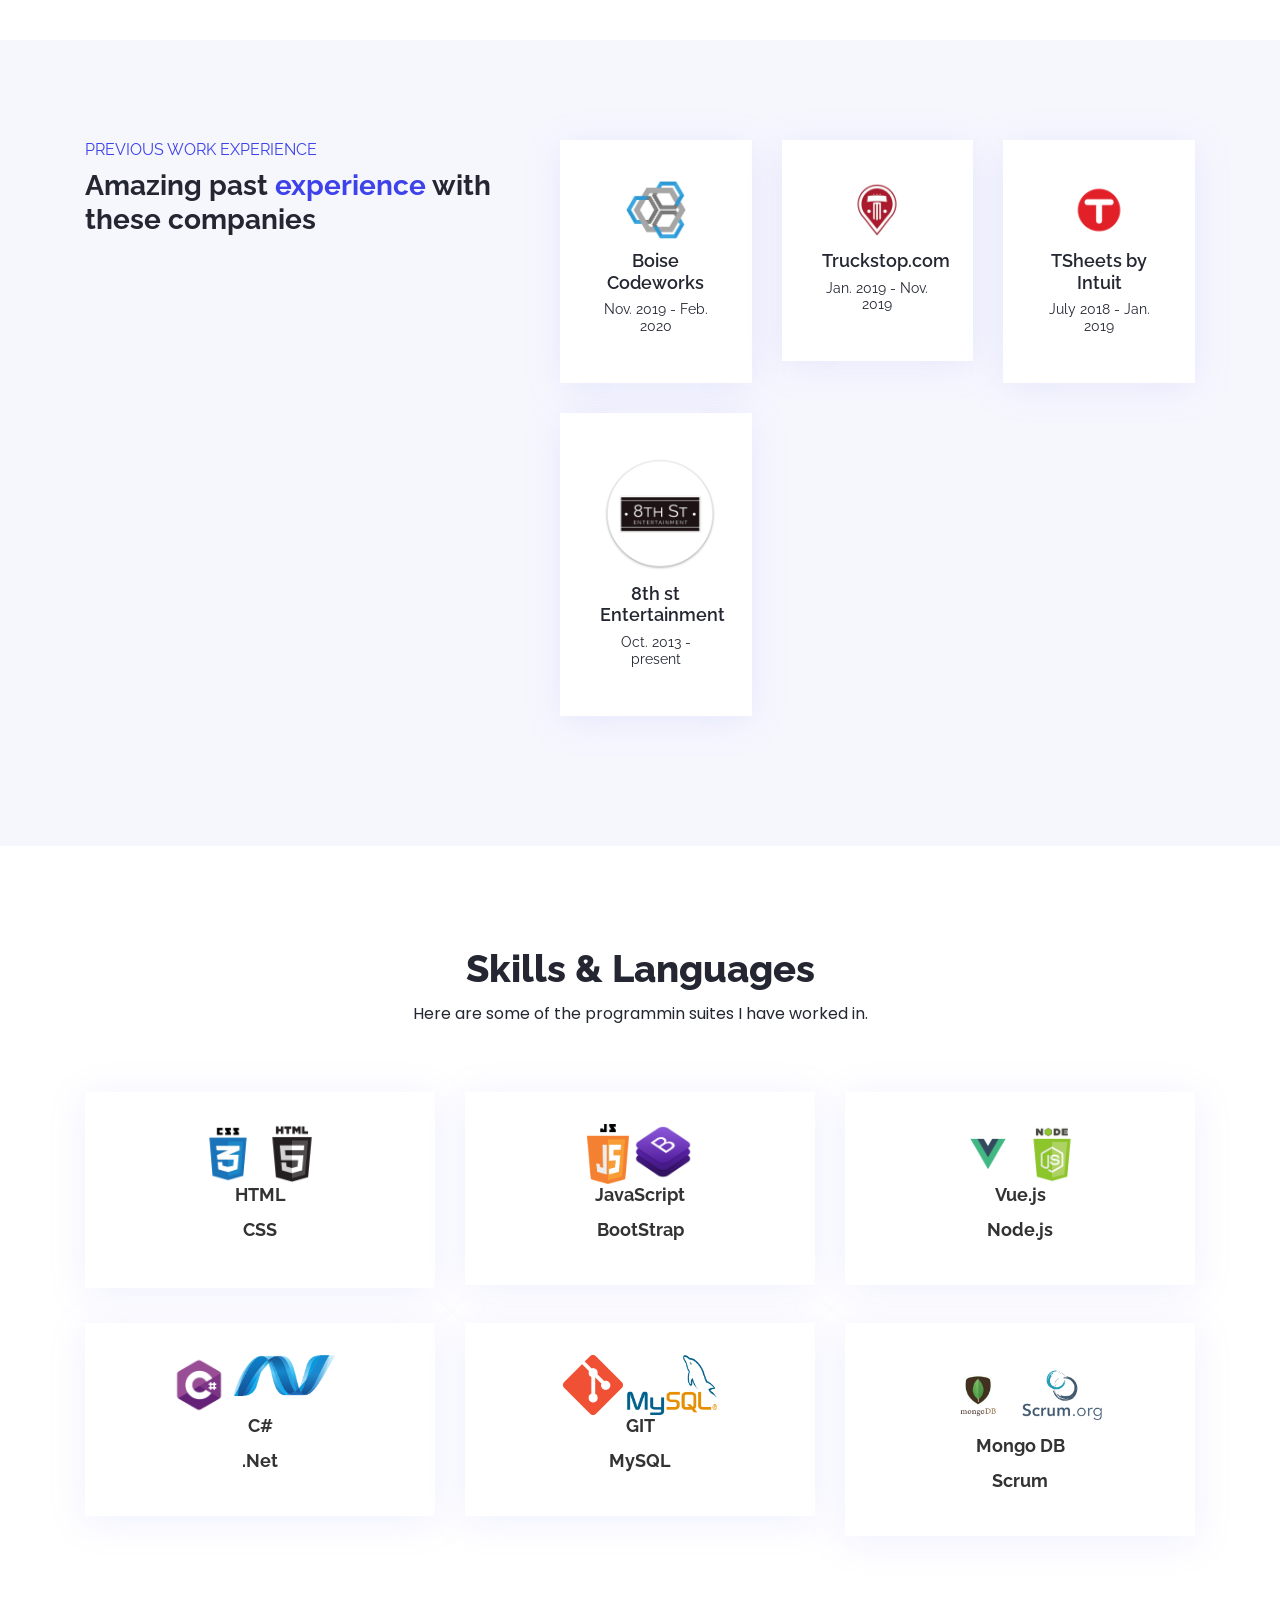
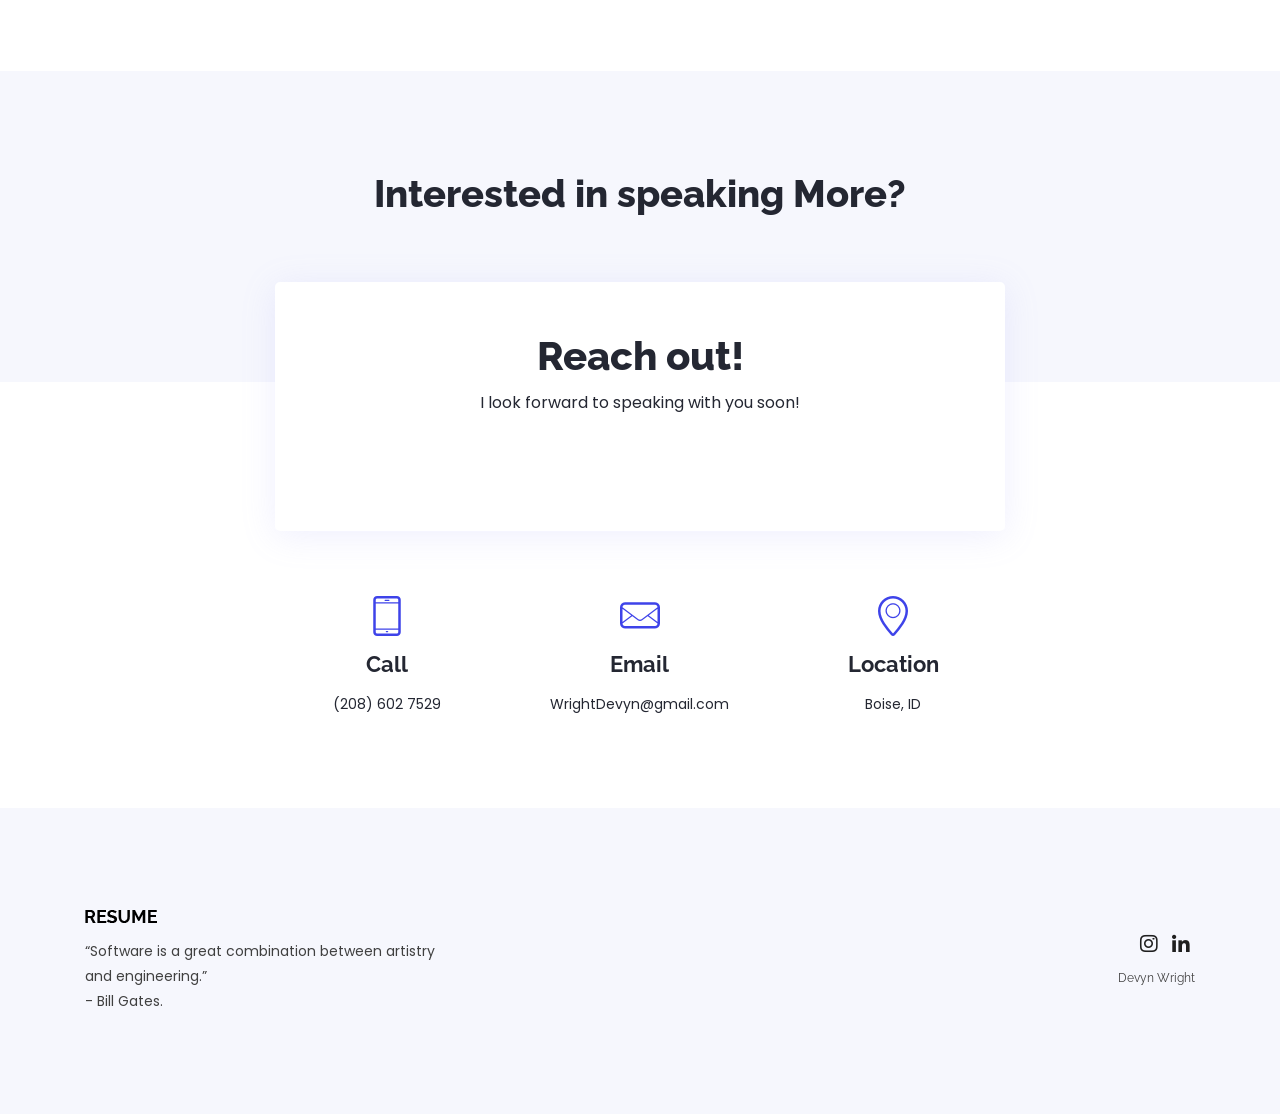
==== commit 5d1e6b63: "Update index.html" ====
--- a/index.html
+++ b/index.html
@@ -222,6 +222,7 @@
                         </div>
                     </div>
                     <!--company name area ends!-->
+                    
                 </div>
             </div>
         </div>
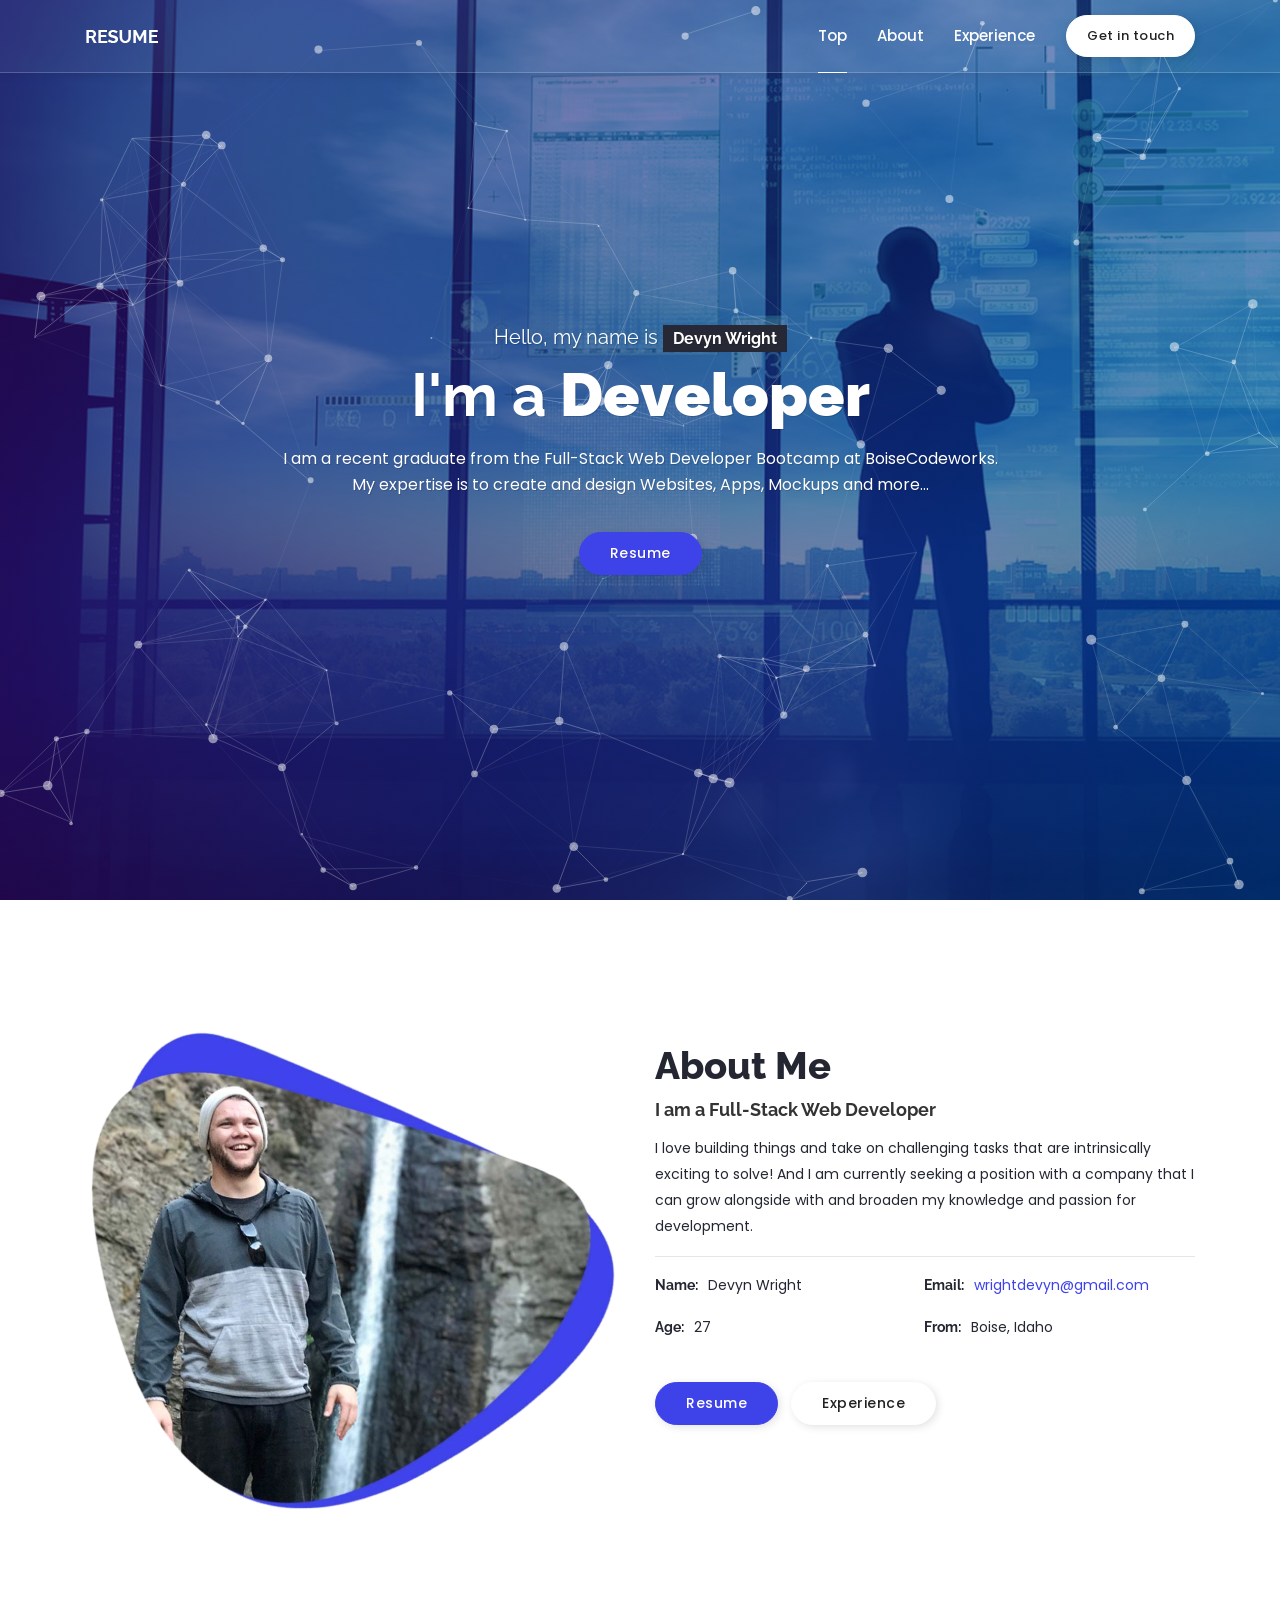
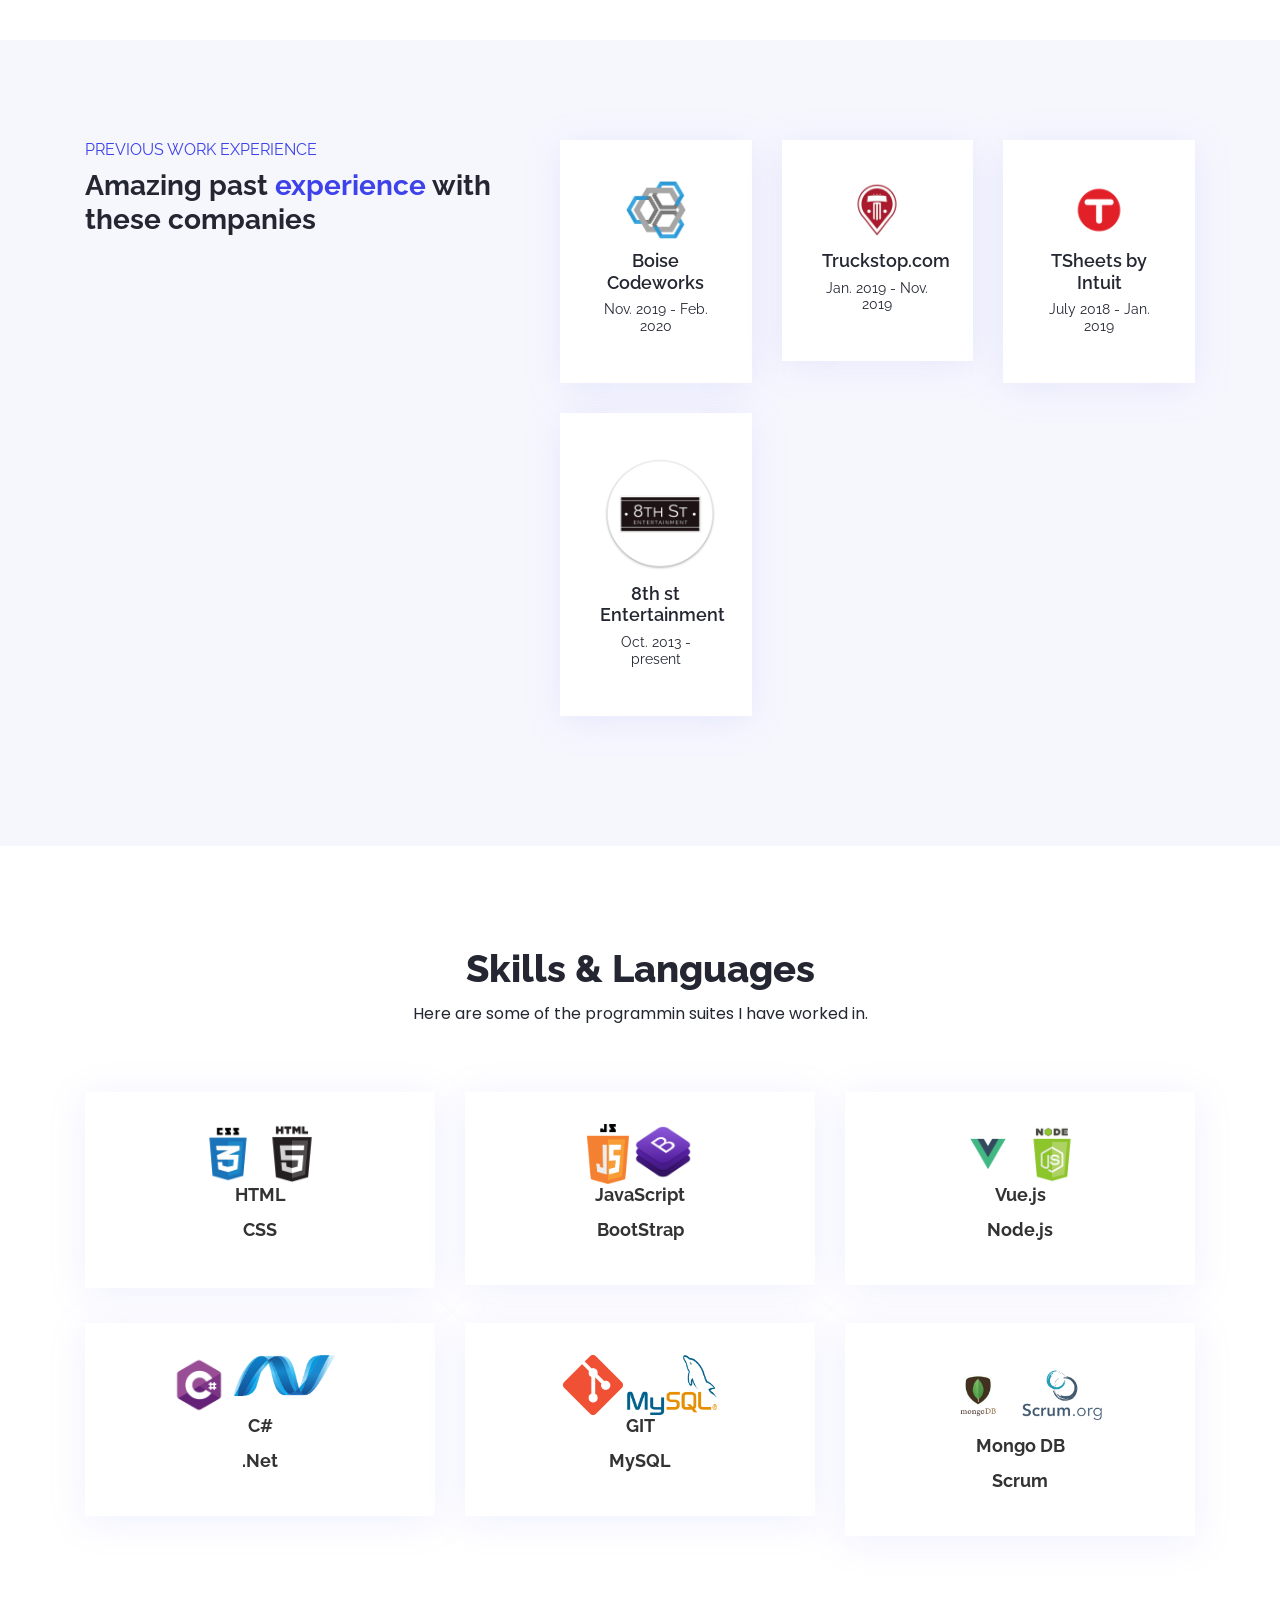
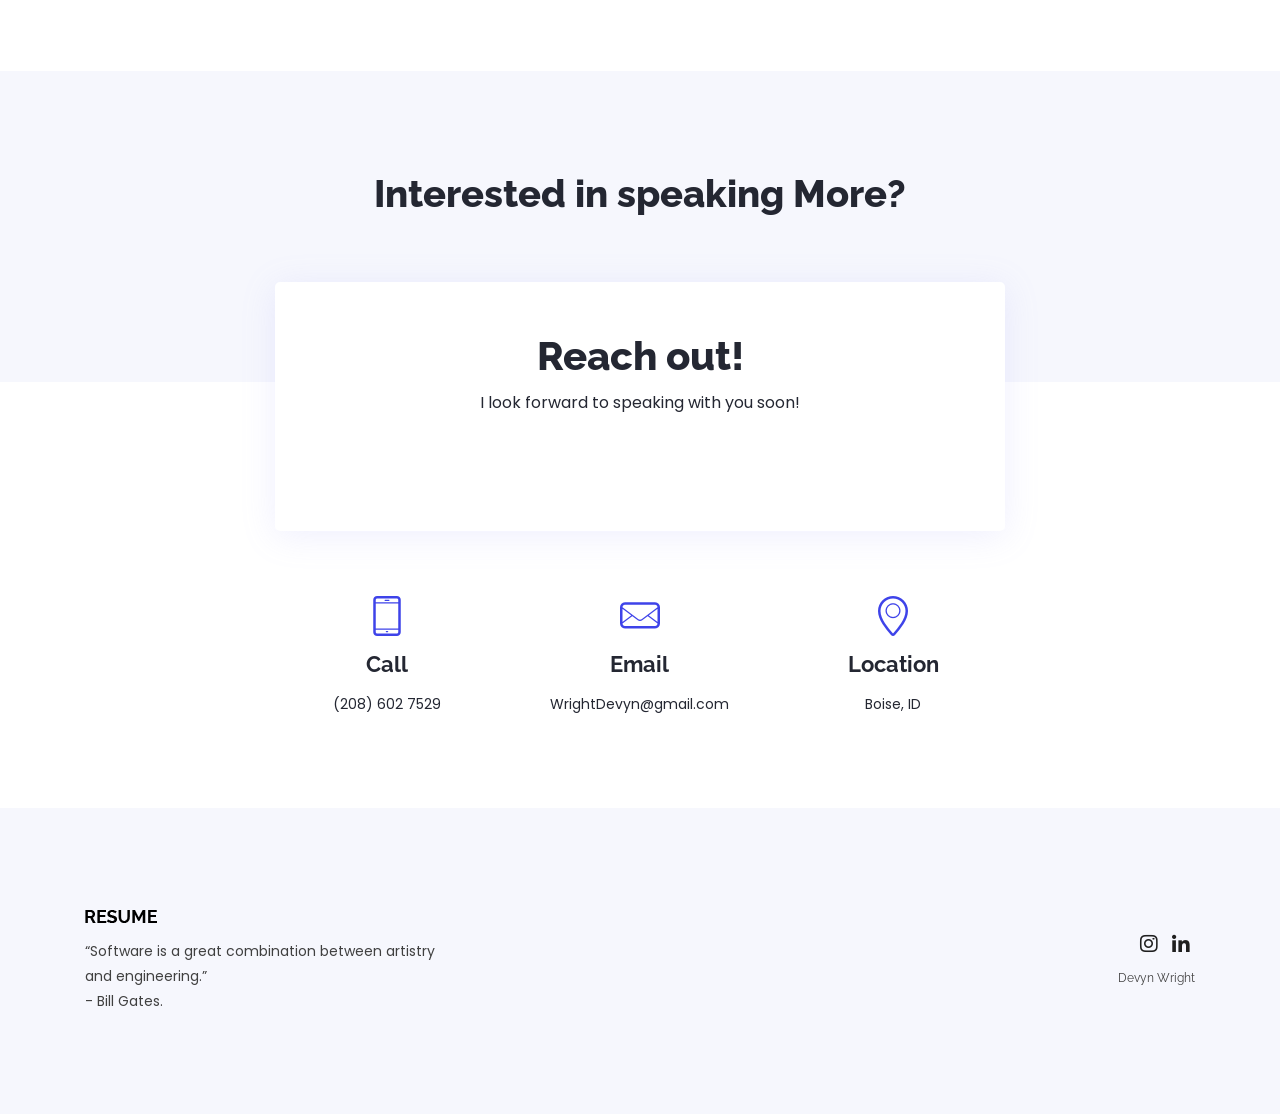
==== commit abfb85e2: "Update index.html" ====
--- a/index.html
+++ b/index.html
@@ -213,6 +213,7 @@
                         </div>
                     </div>
                     <!--company name area ends!-->
+                    
                     <!--company name area -->
                     <div class="col-lg-4 col-sm-6">
                         <div class="exp-block">
